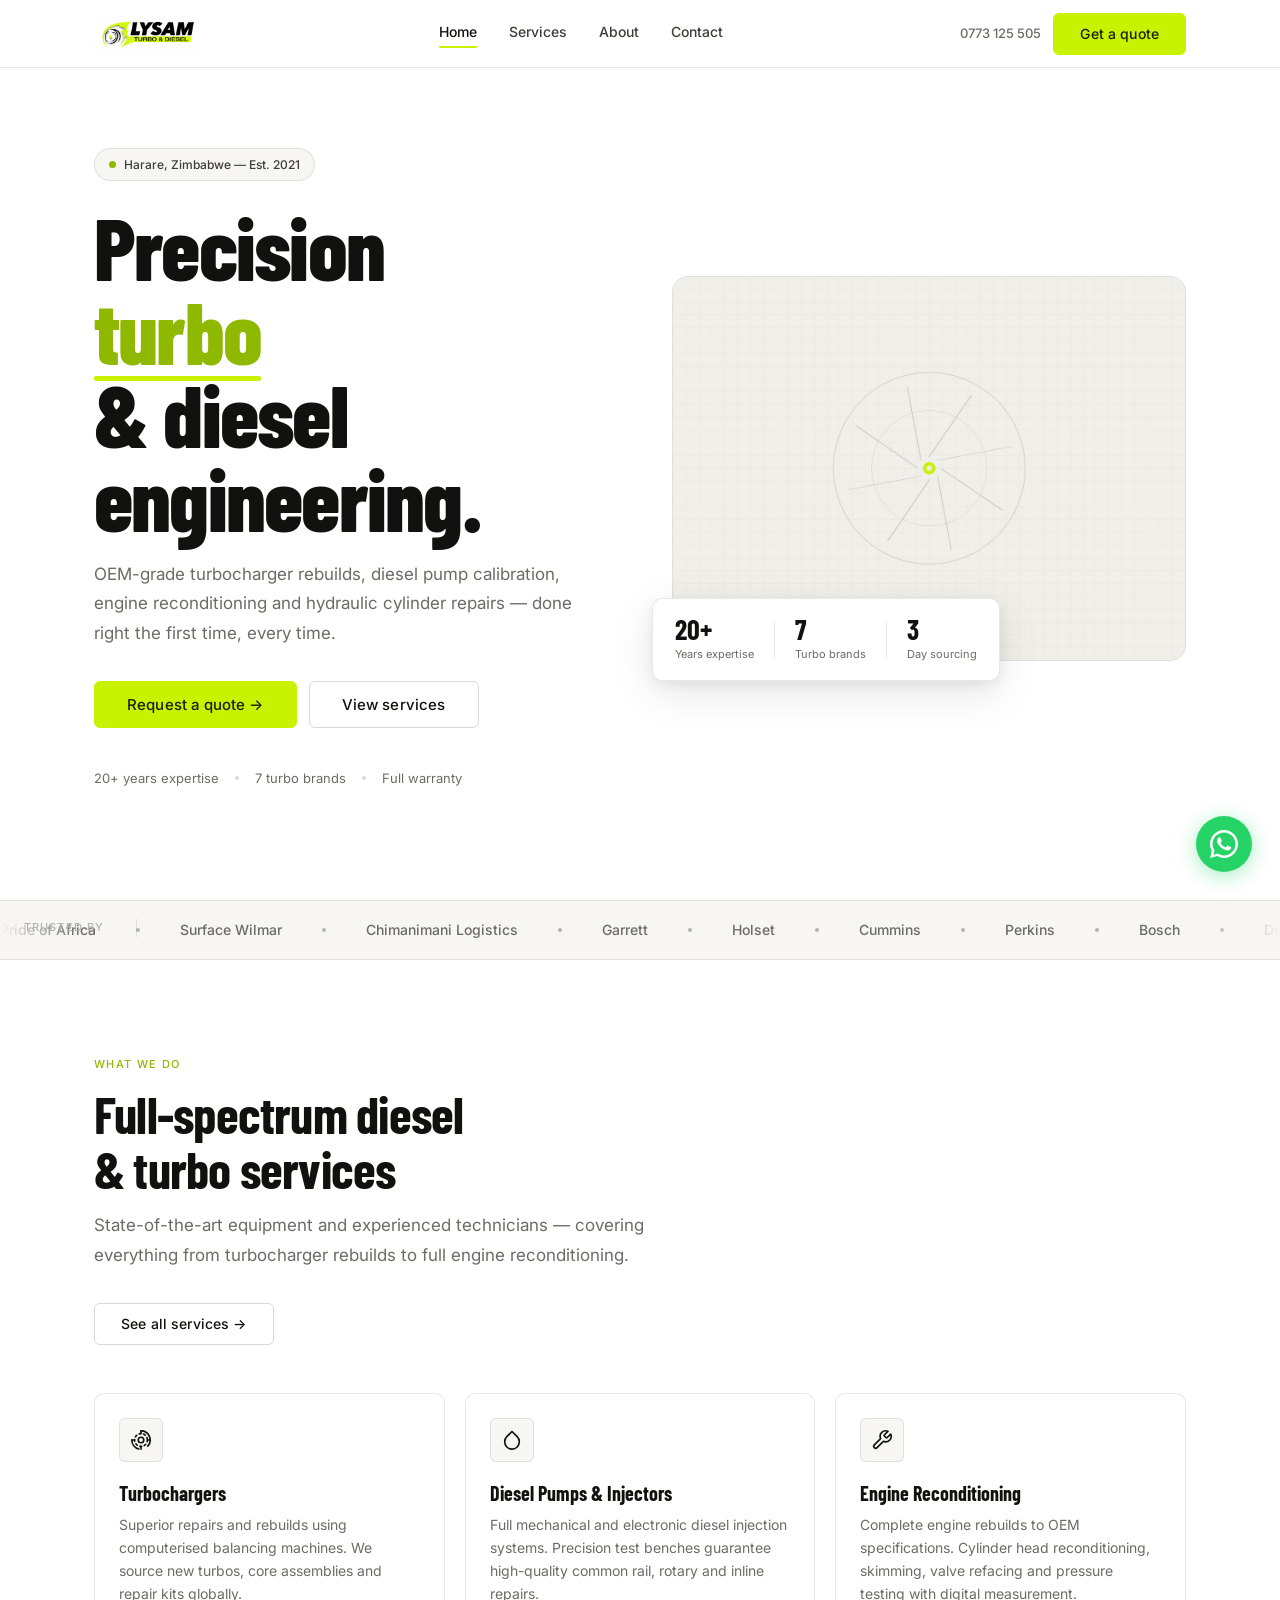
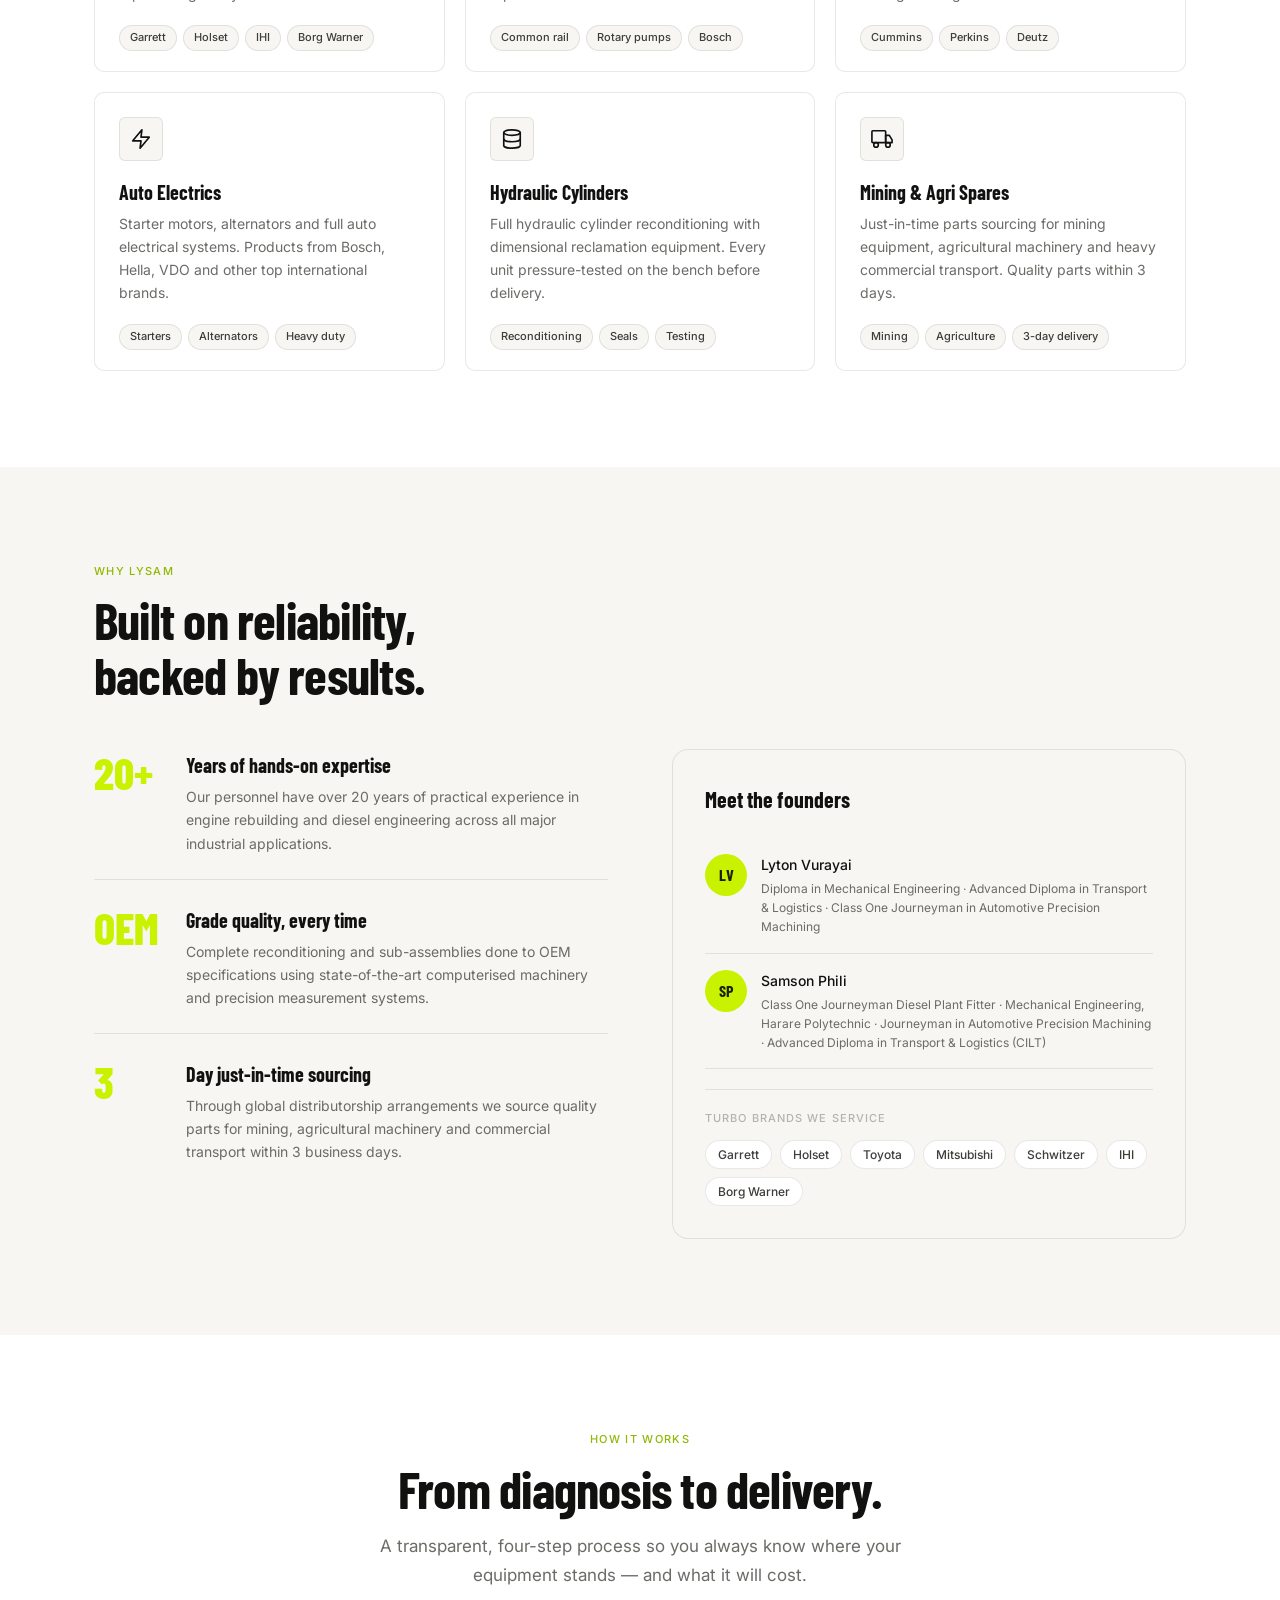
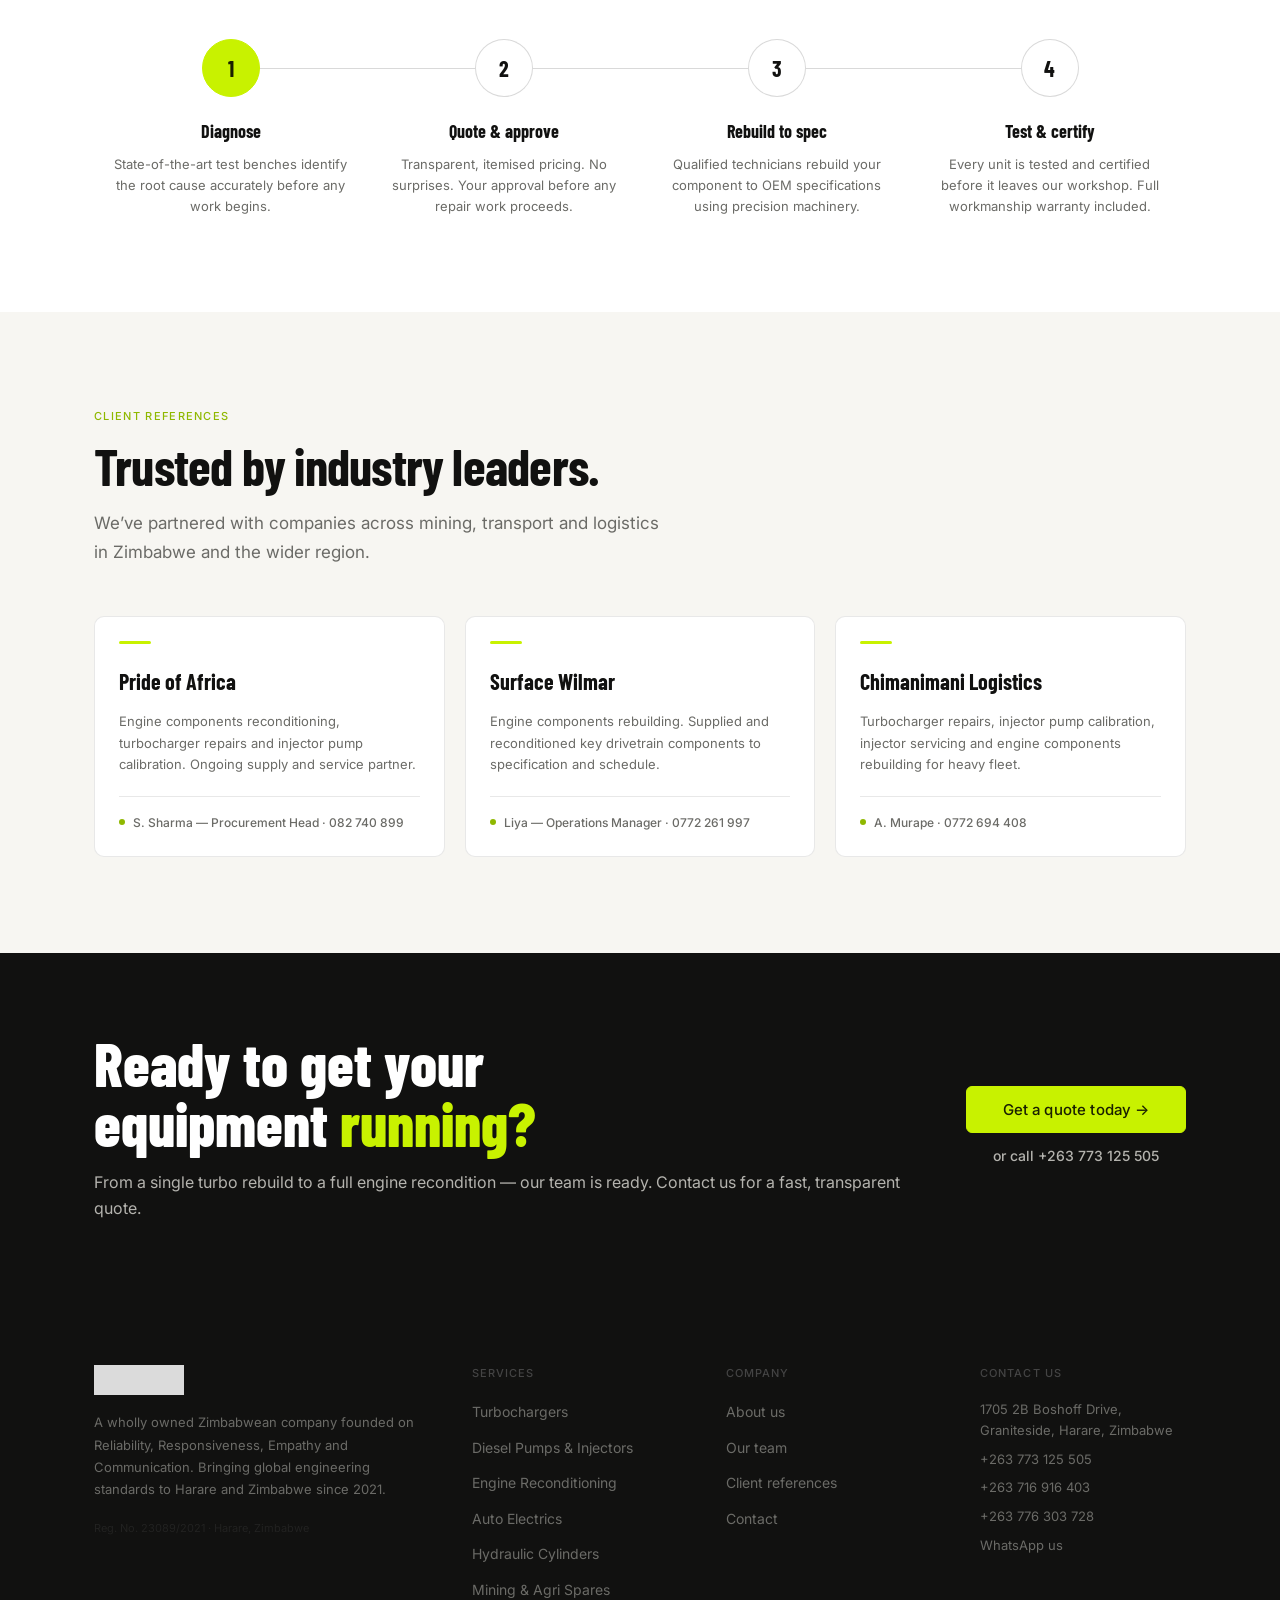
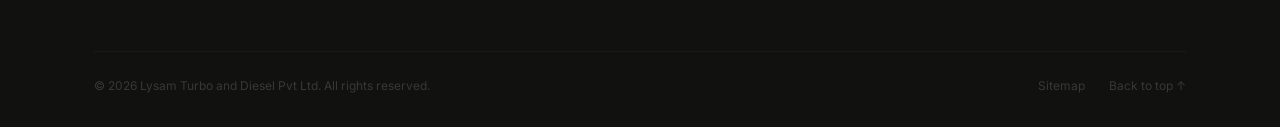
==== index.html @ b8591363 "Add files via upload" ====
<!DOCTYPE html>
<html lang="en">
<head>
<meta charset="UTF-8">
<meta name="viewport" content="width=device-width, initial-scale=1.0">
<meta name="robots" content="index, follow">
<title>Turbocharger Repairs Harare | Lysam Turbo & Diesel Zimbabwe</title>
<meta name="description" content="OEM-grade turbocharger rebuilds, diesel pump calibration, engine reconditioning & hydraulic cylinders in Harare, Zimbabwe. Call 0773 125 505.">
<meta name="keywords" content="turbocharger repair Harare, diesel pump Harare, engine reconditioning Zimbabwe, hydraulic cylinders Harare, turbo rebuild Zimbabwe, diesel injectors Harare, Lysam Turbo">
<meta name="theme-color" content="#111110">
<link rel="canonical" href="https://lysamturbo.co.zw/index.html">
<meta property="og:type"         content="website">
<meta property="og:site_name"    content="Lysam Turbo &amp; Diesel">
<meta property="og:locale"       content="en_ZW">
<meta property="og:title"        content="Turbocharger Repairs Harare | Lysam Turbo & Diesel Zimbabwe">
<meta property="og:description"  content="OEM-grade turbocharger rebuilds, diesel pump calibration, engine reconditioning & hydraulic cylinders in Harare, Zimbabwe. Call 0773 125 505.">
<meta property="og:url"          content="https://lysamturbo.co.zw/index.html">
<meta property="og:image"        content="https://lysamturbo.co.zw/images/og-image.jpg">
<meta property="og:image:width"  content="1200">
<meta property="og:image:height" content="630">
<meta name="twitter:card"        content="summary_large_image">
<meta name="twitter:title"       content="Turbocharger Repairs Harare | Lysam Turbo & Diesel Zimbabwe">
<meta name="twitter:description" content="OEM-grade turbocharger rebuilds, diesel pump calibration, engine reconditioning & hydraulic cylinders in Harare, Zimbabwe. Call 0773 125 505.">
<meta name="twitter:image"       content="https://lysamturbo.co.zw/images/og-image.jpg">
<meta name="geo.region"          content="ZW-HA">
<meta name="geo.placename"       content="Harare, Zimbabwe">
<meta name="geo.position"        content="-17.8252;31.0335">
<meta name="ICBM"                content="-17.8252, 31.0335">
<link rel="preload" as="image" href="images/hero-workshop.jpg" fetchpriority="high">
<link rel="icon"             type="image/x-icon" href="favicon.ico">
<link rel="icon"             type="image/png" sizes="32x32" href="favicon-32.png">
<link rel="icon"             type="image/png" sizes="16x16" href="favicon-16.png">
<link rel="apple-touch-icon" sizes="180x180"  href="apple-touch-icon.png">
<link rel="preconnect" href="https://fonts.googleapis.com">
<link rel="preconnect" href="https://fonts.gstatic.com" crossorigin>
<link href="https://fonts.googleapis.com/css2?family=Barlow+Condensed:wght@700;800&family=Inter:wght@400;500&display=swap" rel="stylesheet">
<link rel="stylesheet" href="css/main.css">
<script type="application/ld+json">{
  "@context": "https://schema.org",
  "@type": "AutoRepair",
  "name": "Lysam Turbo and Diesel Pvt Ltd",
  "url": "https://lysamturbo.co.zw",
  "logo": "https://lysamturbo.co.zw/images/logo.png",
  "image": "https://lysamturbo.co.zw/images/og-image.jpg",
  "description": "OEM-grade turbocharger repairs, diesel pump calibration, engine reconditioning and hydraulic cylinder services in Harare, Zimbabwe.",
  "telephone": ["+263773125505", "+263716916403", "+263776303728"],
  "address": {
    "@type": "PostalAddress",
    "streetAddress": "1705 2B Boshoff Drive, Graniteside",
    "addressLocality": "Harare",
    "addressCountry": "ZW"
  },
  "geo": {
    "@type": "GeoCoordinates",
    "latitude": -17.8252,
    "longitude": 31.0335
  },
  "areaServed": ["Harare","Bulawayo","Zimbabwe"],
  "priceRange": "$$",
  "hasMap": "https://maps.google.com/?q=1705+2B+Boshoff+Drive+Graniteside+Harare",
  "openingHoursSpecification": [{
    "@type": "OpeningHoursSpecification",
    "dayOfWeek": ["Monday","Tuesday","Wednesday","Thursday","Friday"],
    "opens": "08:00",
    "closes": "17:00"
  },{
    "@type": "OpeningHoursSpecification",
    "dayOfWeek": ["Saturday"],
    "opens": "08:00",
    "closes": "13:00"
  }],
  "founder": [
    {"@type":"Person","name":"Lyton Vurayai"},
    {"@type":"Person","name":"Samson Phili"}
  ],
  "foundingDate": "2021",
  "sameAs": ["https://wa.me/263773125505"]
}</script>
</head>
<body>
<a href="#main-content" class="skip-link">Skip to main content</a>

<header class="site-nav" id="site-nav" role="banner">
  <div class="nav-inner">
    <a class="nav-logo" href="index.html" aria-label="Lysam Turbo &amp; Diesel — home">
      <img src="[data-uri]" alt="Lysam Turbo and Diesel logo" width="160" height="54">
    </a>
    <nav class="nav-links" aria-label="Main navigation">
      <a href="index.html" aria-current="page">Home</a>
      <a href="services.html">Services</a>
      <a href="about.html">About</a>
      <a href="contact.html">Contact</a>
    </nav>
    <div class="nav-actions">
      <a class="nav-phone" href="tel:+263773125505">0773 125 505</a>
      <a class="btn btn-primary" href="contact.html">Get a quote</a>
    </div>
    <button class="nav-toggle" id="nav-toggle"
            aria-controls="mobile-nav" aria-expanded="false"
            aria-label="Open navigation menu">
      <div class="hamburger-bars" aria-hidden="true">
        <span></span><span></span><span></span>
      </div>
    </button>
  </div>
</header>

<nav class="mobile-nav" id="mobile-nav" aria-label="Mobile navigation">
  <div class="mobile-nav-links">
    <a href="index.html">Home</a>
    <a href="services.html">Services</a>
    <a href="about.html">About us</a>
    <a href="contact.html">Contact</a>
  </div>
  <div class="mobile-nav-cta">
    <a class="btn btn-primary" href="contact.html" style="justify-content:center">Get a quote &rarr;</a>
    <a class="btn btn-outline" href="tel:+263773125505">Call 0773 125 505</a>
  </div>
</nav>

<main id="main-content">

  <!-- ═══ HERO ═══ -->
  <section class="hero" aria-label="Hero">
    <div class="container">
      <div class="hero-body">
        <div class="hero-content">
          <div class="hero-badge">
            <span class="hero-badge-dot" aria-hidden="true"></span>
            Harare, Zimbabwe &mdash; Est. 2021
          </div>
          <h1 class="text-h1 hero-h1">
            Precision<br>
            <span class="accent-underline">turbo</span><br>
            &amp; diesel<br>
            engineering.
          </h1>
          <p class="hero-sub">
            OEM-grade turbocharger rebuilds, diesel pump calibration,
            engine reconditioning and hydraulic cylinder repairs &mdash;
            done right the first time, every time.
          </p>
          <div class="hero-actions">
            <a class="btn btn-primary btn-lg" href="contact.html">Request a quote &rarr;</a>
            <a class="btn btn-outline btn-lg" href="services.html">View services</a>
          </div>
          <div class="hero-meta" aria-label="Key facts">
            <span class="hero-meta-item">20+ years expertise</span>
            <span class="hero-meta-sep" aria-hidden="true"></span>
            <span class="hero-meta-item">7 turbo brands</span>
            <span class="hero-meta-sep" aria-hidden="true"></span>
            <span class="hero-meta-item">Full warranty</span>
          </div>
        </div>

        <div class="hero-visual" aria-hidden="true">
                    <div class="hero-img-frame">
            <img
              src="images/hero-workshop.jpg"
              alt="Lysam Turbo and Diesel workshop — turbocharger and diesel engine engineering in Harare, Zimbabwe"
              width="800" height="600"
              style="width:100%;height:100%;object-fit:cover">
          </div>
          <div class="hero-stats" role="region" aria-label="Quick stats">
            <div class="hero-stat">
              <div class="hero-stat-val" data-count="20" data-suffix="+">20+</div>
              <div class="hero-stat-lbl">Years expertise</div>
            </div>
            <div class="hero-stat-div" aria-hidden="true"></div>
            <div class="hero-stat">
              <div class="hero-stat-val" data-count="7">7</div>
              <div class="hero-stat-lbl">Turbo brands</div>
            </div>
            <div class="hero-stat-div" aria-hidden="true"></div>
            <div class="hero-stat">
              <div class="hero-stat-val" data-count="3">3</div>
              <div class="hero-stat-lbl">Day sourcing</div>
            </div>
          </div>
        </div>

      </div>
    </div>
  </section>

  <!-- ═══ CLIENTS MARQUEE ═══ -->
  <div class="marquee-strip" aria-label="Trusted by these companies" role="region">
    <span class="marquee-label">Trusted by</span>
    <div class="marquee-track" aria-hidden="true">
      <span class="marquee-item">Pride of Africa</span><span class="marquee-dot"></span>
      <span class="marquee-item">Surface Wilmar</span><span class="marquee-dot"></span>
      <span class="marquee-item">Chimanimani Logistics</span><span class="marquee-dot"></span>
      <span class="marquee-item">Garrett</span><span class="marquee-dot"></span>
      <span class="marquee-item">Holset</span><span class="marquee-dot"></span>
      <span class="marquee-item">Cummins</span><span class="marquee-dot"></span>
      <span class="marquee-item">Perkins</span><span class="marquee-dot"></span>
      <span class="marquee-item">Bosch</span><span class="marquee-dot"></span>
      <span class="marquee-item">Deutz</span><span class="marquee-dot"></span>
      <!-- duplicate for seamless loop -->
      <span class="marquee-item">Pride of Africa</span><span class="marquee-dot"></span>
      <span class="marquee-item">Surface Wilmar</span><span class="marquee-dot"></span>
      <span class="marquee-item">Chimanimani Logistics</span><span class="marquee-dot"></span>
      <span class="marquee-item">Garrett</span><span class="marquee-dot"></span>
      <span class="marquee-item">Holset</span><span class="marquee-dot"></span>
      <span class="marquee-item">Cummins</span><span class="marquee-dot"></span>
      <span class="marquee-item">Perkins</span><span class="marquee-dot"></span>
      <span class="marquee-item">Bosch</span><span class="marquee-dot"></span>
      <span class="marquee-item">Deutz</span><span class="marquee-dot"></span>
    </div>
  </div>

  <!-- ═══ SERVICES PREVIEW ═══ -->
  <section class="section" id="services" aria-labelledby="services-heading">
    <div class="container">
      <div class="section-header reveal">
        <span class="text-eyebrow">What we do</span>
        <h2 class="text-h2" id="services-heading">Full-spectrum diesel<br>&amp; turbo services</h2>
        <p class="text-lead">State-of-the-art equipment and experienced technicians &mdash;
        covering everything from turbocharger rebuilds to full engine reconditioning.</p>
        <a class="btn btn-outline" href="services.html">See all services &rarr;</a>
      </div>

      <div class="services-grid">
        <a class="service-card reveal reveal-d1" href="services.html" aria-label="Turbochargers service page">
          <div class="service-icon" aria-hidden="true"><svg class="icon" viewBox="0 0 24 24" fill="none" stroke="currentColor" stroke-width="1.8" stroke-linecap="round" stroke-linejoin="round" aria-hidden="true"><circle cx="12" cy="12" r="3"/><path d="M12 2a10 10 0 0 1 7.39 16.74"/><path d="M9.6 21.8A10 10 0 0 1 2 12"/><path d="M12 2v3m0 14v3M2 12h3m14 0h3"/><circle cx="12" cy="12" r="7" stroke-dasharray="2 3"/></svg></div>
          <h3 class="service-name">Turbochargers</h3>
          <p class="service-desc">Superior repairs and rebuilds using computerised balancing machines. We source new turbos, core assemblies and repair kits globally.</p>
          <div class="service-tags" aria-label="Brands serviced">
            <span class="service-tag">Garrett</span>
            <span class="service-tag">Holset</span>
            <span class="service-tag">IHI</span>
            <span class="service-tag">Borg Warner</span>
          </div>
        </a>
        <a class="service-card reveal reveal-d2" href="services.html" aria-label="Diesel pumps and injectors service page">
          <div class="service-icon" aria-hidden="true"><svg class="icon" viewBox="0 0 24 24" fill="none" stroke="currentColor" stroke-width="1.8" stroke-linecap="round" stroke-linejoin="round" aria-hidden="true"><path d="M12 2.69l5.66 5.66a8 8 0 1 1-11.31 0z"/></svg></div>
          <h3 class="service-name">Diesel Pumps &amp; Injectors</h3>
          <p class="service-desc">Full mechanical and electronic diesel injection systems. Precision test benches guarantee high-quality common rail, rotary and inline repairs.</p>
          <div class="service-tags">
            <span class="service-tag">Common rail</span>
            <span class="service-tag">Rotary pumps</span>
            <span class="service-tag">Bosch</span>
          </div>
        </a>
        <a class="service-card reveal reveal-d3" href="services.html" aria-label="Engine reconditioning service page">
          <div class="service-icon" aria-hidden="true"><svg class="icon" viewBox="0 0 24 24" fill="none" stroke="currentColor" stroke-width="1.8" stroke-linecap="round" stroke-linejoin="round" aria-hidden="true"><path d="M14.7 6.3a1 1 0 0 0 0 1.4l1.6 1.6a1 1 0 0 0 1.4 0l3.77-3.77a6 6 0 0 1-7.94 7.94l-6.91 6.91a2.12 2.12 0 0 1-3-3l6.91-6.91a6 6 0 0 1 7.94-7.94l-3.76 3.76z"/></svg></div>
          <h3 class="service-name">Engine Reconditioning</h3>
          <p class="service-desc">Complete engine rebuilds to OEM specifications. Cylinder head reconditioning, skimming, valve refacing and pressure testing with digital measurement.</p>
          <div class="service-tags">
            <span class="service-tag">Cummins</span>
            <span class="service-tag">Perkins</span>
            <span class="service-tag">Deutz</span>
          </div>
        </a>
        <a class="service-card reveal reveal-d1" href="services.html" aria-label="Auto electrics service page">
          <div class="service-icon" aria-hidden="true"><svg class="icon" viewBox="0 0 24 24" fill="none" stroke="currentColor" stroke-width="1.8" stroke-linecap="round" stroke-linejoin="round" aria-hidden="true"><polygon points="13 2 3 14 12 14 11 22 21 10 12 10 13 2"/></svg></div>
          <h3 class="service-name">Auto Electrics</h3>
          <p class="service-desc">Starter motors, alternators and full auto electrical systems. Products from Bosch, Hella, VDO and other top international brands.</p>
          <div class="service-tags">
            <span class="service-tag">Starters</span>
            <span class="service-tag">Alternators</span>
            <span class="service-tag">Heavy duty</span>
          </div>
        </a>
        <a class="service-card reveal reveal-d2" href="services.html" aria-label="Hydraulic cylinders service page">
          <div class="service-icon" aria-hidden="true"><svg class="icon" viewBox="0 0 24 24" fill="none" stroke="currentColor" stroke-width="1.8" stroke-linecap="round" stroke-linejoin="round" aria-hidden="true"><ellipse cx="12" cy="5" rx="9" ry="3"/><path d="M3 5v14a9 3 0 0 0 18 0V5"/><path d="M3 12a9 3 0 0 0 18 0"/></svg></div>
          <h3 class="service-name">Hydraulic Cylinders</h3>
          <p class="service-desc">Full hydraulic cylinder reconditioning with dimensional reclamation equipment. Every unit pressure-tested on the bench before delivery.</p>
          <div class="service-tags">
            <span class="service-tag">Reconditioning</span>
            <span class="service-tag">Seals</span>
            <span class="service-tag">Testing</span>
          </div>
        </a>
        <a class="service-card reveal reveal-d3" href="services.html" aria-label="Mining and agri spares service page">
          <div class="service-icon" aria-hidden="true"><svg class="icon" viewBox="0 0 24 24" fill="none" stroke="currentColor" stroke-width="1.8" stroke-linecap="round" stroke-linejoin="round" aria-hidden="true"><rect x="1" y="3" width="15" height="13" rx="1"/><path d="M16 8h4l3 5v3h-7V8z"/><circle cx="5.5" cy="18.5" r="2.5"/><circle cx="18.5" cy="18.5" r="2.5"/></svg></div>
          <h3 class="service-name">Mining &amp; Agri Spares</h3>
          <p class="service-desc">Just-in-time parts sourcing for mining equipment, agricultural machinery and heavy commercial transport. Quality parts within 3 days.</p>
          <div class="service-tags">
            <span class="service-tag">Mining</span>
            <span class="service-tag">Agriculture</span>
            <span class="service-tag">3-day delivery</span>
          </div>
        </a>
      </div>
    </div>
  </section>

  <!-- ═══ WHY LYSAM ═══ -->
  <section class="section section-alt" id="why-lysam" aria-labelledby="trust-heading">
    <div class="container">
      <div class="section-header reveal">
        <span class="text-eyebrow">Why Lysam</span>
        <h2 class="text-h2" id="trust-heading">Built on reliability,<br>backed by results.</h2>
      </div>
      <div class="trust-layout">
        <div class="trust-list">
          <div class="trust-item reveal">
            <div class="trust-num" aria-hidden="true">20+</div>
            <div>
              <h3 class="trust-title">Years of hands-on expertise</h3>
              <p class="trust-desc">Our personnel have over 20 years of practical experience in engine rebuilding and diesel engineering across all major industrial applications.</p>
            </div>
          </div>
          <div class="trust-item reveal reveal-d1">
            <div class="trust-num" aria-hidden="true">OEM</div>
            <div>
              <h3 class="trust-title">Grade quality, every time</h3>
              <p class="trust-desc">Complete reconditioning and sub-assemblies done to OEM specifications using state-of-the-art computerised machinery and precision measurement systems.</p>
            </div>
          </div>
          <div class="trust-item reveal reveal-d2">
            <div class="trust-num" aria-hidden="true">3</div>
            <div>
              <h3 class="trust-title">Day just-in-time sourcing</h3>
              <p class="trust-desc">Through global distributorship arrangements we source quality parts for mining, agricultural machinery and commercial transport within 3 business days.</p>
            </div>
          </div>
        </div>

        <div class="credentials-card reveal reveal-d1">
          <h3 class="credentials-title">Meet the founders</h3>
          <div class="person-row">
            <div class="person-avatar" aria-hidden="true">LV</div>
            <div>
              <p class="person-name">Lyton Vurayai</p>
              <p class="person-quals">Diploma in Mechanical Engineering &middot; Advanced Diploma in Transport &amp; Logistics &middot; Class One Journeyman in Automotive Precision Machining</p>
            </div>
          </div>
          <div class="person-row">
            <div class="person-avatar" aria-hidden="true">SP</div>
            <div>
              <p class="person-name">Samson Phili</p>
              <p class="person-quals">Class One Journeyman Diesel Plant Fitter &middot; Mechanical Engineering, Harare Polytechnic &middot; Journeyman in Automotive Precision Machining &middot; Advanced Diploma in Transport &amp; Logistics (CILT)</p>
            </div>
          </div>
          <div class="brands-block">
            <p class="brands-lbl">Turbo brands we service</p>
            <div class="brands-tags" aria-label="Turbo brands">
              <span class="brand-tag">Garrett</span>
              <span class="brand-tag">Holset</span>
              <span class="brand-tag">Toyota</span>
              <span class="brand-tag">Mitsubishi</span>
              <span class="brand-tag">Schwitzer</span>
              <span class="brand-tag">IHI</span>
              <span class="brand-tag">Borg Warner</span>
            </div>
          </div>
        </div>
      </div>
    </div>
  </section>

  <!-- ═══ PROCESS ═══ -->
  <section class="section" aria-labelledby="process-heading">
    <div class="container">
      <div class="section-header section-header--centered reveal" style="text-align:center">
        <span class="text-eyebrow">How it works</span>
        <h2 class="text-h2" id="process-heading">From diagnosis to delivery.</h2>
        <p class="text-lead" style="margin:0 auto">A transparent, four-step process so you always know where your equipment stands &mdash; and what it will cost.</p>
      </div>
      <div class="process-grid">
        <div class="process-step reveal reveal-d1">
          <div class="step-num is-active default-active" aria-hidden="true">1</div>
          <h3 class="step-title">Diagnose</h3>
          <p class="step-desc">State-of-the-art test benches identify the root cause accurately before any work begins.</p>
        </div>
        <div class="process-step reveal reveal-d2">
          <div class="step-num" aria-hidden="true">2</div>
          <h3 class="step-title">Quote &amp; approve</h3>
          <p class="step-desc">Transparent, itemised pricing. No surprises. Your approval before any repair work proceeds.</p>
        </div>
        <div class="process-step reveal reveal-d3">
          <div class="step-num" aria-hidden="true">3</div>
          <h3 class="step-title">Rebuild to spec</h3>
          <p class="step-desc">Qualified technicians rebuild your component to OEM specifications using precision machinery.</p>
        </div>
        <div class="process-step reveal reveal-d4">
          <div class="step-num" aria-hidden="true">4</div>
          <h3 class="step-title">Test &amp; certify</h3>
          <p class="step-desc">Every unit is tested and certified before it leaves our workshop. Full workmanship warranty included.</p>
        </div>
      </div>
    </div>
  </section>

  <!-- ═══ CLIENT REFERENCES ═══ -->
  <section class="section section-alt" aria-labelledby="refs-heading">
    <div class="container">
      <div class="section-header reveal">
        <span class="text-eyebrow">Client references</span>
        <h2 class="text-h2" id="refs-heading">Trusted by industry leaders.</h2>
        <p class="text-lead">We&rsquo;ve partnered with companies across mining, transport and logistics in Zimbabwe and the wider region.</p>
      </div>
      <div class="refs-grid">
        <article class="ref-card reveal reveal-d1">
          <div class="ref-lime" aria-hidden="true"></div>
          <h3 class="ref-company">Pride of Africa</h3>
          <p class="ref-scope">Engine components reconditioning, turbocharger repairs and injector pump calibration. Ongoing supply and service partner.</p>
          <div class="ref-contact">
            <span class="ref-dot" aria-hidden="true"></span>
            S. Sharma &mdash; Procurement Head &middot; 082 740 899
          </div>
        </article>
        <article class="ref-card reveal reveal-d2">
          <div class="ref-lime" aria-hidden="true"></div>
          <h3 class="ref-company">Surface Wilmar</h3>
          <p class="ref-scope">Engine components rebuilding. Supplied and reconditioned key drivetrain components to specification and schedule.</p>
          <div class="ref-contact">
            <span class="ref-dot" aria-hidden="true"></span>
            Liya &mdash; Operations Manager &middot; 0772 261 997
          </div>
        </article>
        <article class="ref-card reveal reveal-d3">
          <div class="ref-lime" aria-hidden="true"></div>
          <h3 class="ref-company">Chimanimani Logistics</h3>
          <p class="ref-scope">Turbocharger repairs, injector pump calibration, injector servicing and engine components rebuilding for heavy fleet.</p>
          <div class="ref-contact">
            <span class="ref-dot" aria-hidden="true"></span>
            A. Murape &middot; 0772 694 408
          </div>
        </article>
      </div>
    </div>
  </section>

  <!-- ═══ CTA BAND ═══ -->
  <section class="cta-band" aria-label="Get a quote">
    <div class="container">
      <div class="cta-band-inner">
        <div class="reveal">
          <h2 class="cta-h2">Ready to get your<br>equipment <span>running?</span></h2>
          <p class="cta-sub">From a single turbo rebuild to a full engine recondition &mdash; our team is ready. Contact us for a fast, transparent quote.</p>
        </div>
        <div class="cta-aside reveal reveal-d1">
          <a class="btn btn-primary btn-lg" href="contact.html">Get a quote today &rarr;</a>
          <a class="cta-tel" href="tel:+263773125505">or call +263 773 125 505</a>
        </div>
      </div>
    </div>
  </section>

</main>

<footer class="site-footer" role="contentinfo">
  <div class="container">
    <div class="footer-grid">
      <div>
        <img src="[data-uri]" alt="Lysam Turbo and Diesel" class="footer-brand-logo"
             width="140" height="47" loading="lazy">
        <p class="footer-brand-desc">A wholly owned Zimbabwean company founded on Reliability,
        Responsiveness, Empathy and Communication. Bringing global engineering standards to
        Harare and Zimbabwe since 2021.</p>
        <p class="footer-reg">Reg. No. 23089/2021 &middot; Harare, Zimbabwe</p>
      </div>
      <div>
        <p class="footer-col-heading">Services</p>
        <ul class="footer-nav-list" role="list">
          <li><a href="services.html">Turbochargers</a></li>
          <li><a href="services.html">Diesel Pumps &amp; Injectors</a></li>
          <li><a href="services.html">Engine Reconditioning</a></li>
          <li><a href="services.html">Auto Electrics</a></li>
          <li><a href="services.html">Hydraulic Cylinders</a></li>
          <li><a href="services.html">Mining &amp; Agri Spares</a></li>
        </ul>
      </div>
      <div>
        <p class="footer-col-heading">Company</p>
        <ul class="footer-nav-list" role="list">
          <li><a href="about.html">About us</a></li>
          <li><a href="about.html">Our team</a></li>
          <li><a href="about.html">Client references</a></li>
          <li><a href="contact.html">Contact</a></li>
        </ul>
      </div>
      <div>
        <p class="footer-col-heading">Contact us</p>
        <p class="footer-contact-entry">1705 2B Boshoff Drive,<br>Graniteside, Harare, Zimbabwe</p>
        <p class="footer-contact-entry"><a href="tel:+263773125505">+263 773 125 505</a></p>
        <p class="footer-contact-entry"><a href="tel:+263716916403">+263 716 916 403</a></p>
        <p class="footer-contact-entry"><a href="tel:+263776303728">+263 776 303 728</a></p>
        <p class="footer-contact-entry"><a href="https://wa.me/263773125505" target="_blank" rel="noopener noreferrer">WhatsApp us</a></p>
      </div>
    </div>
    <div class="footer-bottom">
      <p class="footer-copy">&copy; 2026 Lysam Turbo and Diesel Pvt Ltd. All rights reserved.</p>
      <div class="footer-bottom-links">
        <a href="sitemap.xml">Sitemap</a>
        <a href="#main-content">Back to top &uarr;</a>
      </div>
    </div>
  </div>
</footer>

<a class="wa-float"
   href="https://wa.me/263773125505?text=Hi%2C%20I%27d%20like%20to%20request%20a%20quote%20from%20Lysam%20Turbo%20%26%20Diesel."
   target="_blank" rel="noopener noreferrer"
   aria-label="Chat with us on WhatsApp">
  <svg viewBox="0 0 24 24" fill="white" xmlns="http://www.w3.org/2000/svg" aria-hidden="true">
    <path d="M17.472 14.382c-.297-.149-1.758-.867-2.03-.967-.273-.099-.471-.148-.67.15-.197.297-.767.966-.94 1.164-.173.199-.347.223-.644.075-.297-.15-1.255-.463-2.39-1.475-.883-.788-1.48-1.761-1.653-2.059-.173-.297-.018-.458.13-.606.134-.133.298-.347.446-.52.149-.174.198-.298.298-.497.099-.198.05-.371-.025-.52-.075-.149-.669-1.612-.916-2.207-.242-.579-.487-.5-.669-.51-.173-.008-.371-.01-.57-.01-.198 0-.52.074-.792.372-.272.297-1.04 1.016-1.04 2.479 0 1.462 1.065 2.875 1.213 3.074.149.198 2.096 3.2 5.077 4.487.709.306 1.262.489 1.694.625.712.227 1.36.195 1.871.118.571-.085 1.758-.719 2.006-1.413.248-.694.248-1.289.173-1.413-.074-.124-.272-.198-.57-.347z"/>
    <path d="M12 0C5.373 0 0 5.373 0 12c0 2.123.556 4.116 1.528 5.845L.057 24l6.305-1.654A11.954 11.954 0 0012 24c6.627 0 12-5.373 12-12S18.627 0 12 0zm0 21.818a9.8 9.8 0 01-5.028-1.383l-.36-.214-3.742.981.997-3.648-.235-.374A9.77 9.77 0 012.182 12c0-5.42 4.398-9.818 9.818-9.818 5.42 0 9.818 4.398 9.818 9.818 0 5.42-4.398 9.818-9.818 9.818z"/>
  </svg>
</a>
<script src="js/main.js" defer></script>
</body>
</html>
---- css/main.css ----
/* ==========================================================================
   LYSAM TURBO & DIESEL — Main Stylesheet
   Version: 2.0 Production
   ========================================================================== */

/* --------------------------------------------------------------------------
   1. DESIGN TOKENS
   -------------------------------------------------------------------------- */
:root {
  /* Brand colours */
  --lime:        #C8F200;
  --lime-dark:   #8FB800;
  --lime-text:   #1a2000;
  --lime-glow:   rgba(200,242,0,0.25);

  /* Neutrals */
  --black:       #111110;
  --charcoal:    #222221;
  --gray-700:    #3d3d3a;
  --gray-500:    #6b6b67;
  --gray-300:    #b4b3ae;
  --gray-100:    #f0efe9;
  --gray-50:     #f7f6f2;
  --white:       #ffffff;

  /* Semantic surfaces */
  --surface-1:   var(--white);
  --surface-2:   var(--gray-50);
  --surface-dark: var(--black);

  /* Borders */
  --border:        rgba(0,0,0,0.09);
  --border-strong: rgba(0,0,0,0.15);

  /* Radii */
  --r-sm:  6px;
  --r-md: 10px;
  --r-lg: 16px;
  --r-xl: 24px;

  /* Shadows */
  --shadow-sm: 0 1px 3px rgba(0,0,0,0.08), 0 1px 2px rgba(0,0,0,0.05);
  --shadow-md: 0 4px 16px rgba(0,0,0,0.08), 0 2px 6px rgba(0,0,0,0.04);
  --shadow-lg: 0 12px 40px rgba(0,0,0,0.10), 0 4px 12px rgba(0,0,0,0.06);

  /* Typography */
  --font-display: 'Barlow Condensed', system-ui, sans-serif;
  --font-body:    'Inter', system-ui, -apple-system, sans-serif;
  --font-mono:    'Courier New', monospace;

  /* Spacing scale */
  --sp-1:  4px;
  --sp-2:  8px;
  --sp-3: 12px;
  --sp-4: 16px;
  --sp-5: 20px;
  --sp-6: 24px;
  --sp-8: 32px;
  --sp-10: 40px;
  --sp-12: 48px;
  --sp-16: 64px;
  --sp-20: 80px;
  --sp-24: 96px;

  /* Transitions */
  --t-fast: 150ms ease;
  --t-base: 220ms ease;
  --t-slow: 400ms ease;

  /* Nav height */
  --nav-h: 68px;
}

/* --------------------------------------------------------------------------
   2. RESET & BASE
   -------------------------------------------------------------------------- */
*, *::before, *::after { box-sizing: border-box; margin: 0; padding: 0; }

html {
  font-size: 16px;
  scroll-behavior: smooth;
  scroll-padding-top: var(--nav-h);
  -webkit-text-size-adjust: 100%;
}

body {
  font-family: var(--font-body);
  background: var(--white);
  color: var(--black);
  line-height: 1.6;
  -webkit-font-smoothing: antialiased;
  -moz-osx-font-smoothing: grayscale;
  overflow-x: hidden;
}

img, svg, video { display: block; max-width: 100%; }
a { color: inherit; }
button { font-family: inherit; cursor: pointer; }
ul, ol { list-style: none; }

/* Skip link */
.skip-link {
  position: absolute;
  top: -100%;
  left: var(--sp-6);
  background: var(--lime);
  color: var(--lime-text);
  padding: var(--sp-2) var(--sp-4);
  border-radius: 0 0 var(--r-sm) var(--r-sm);
  font-weight: 600;
  font-size: 14px;
  z-index: 9999;
  text-decoration: none;
  transition: top var(--t-fast);
}
.skip-link:focus { top: 0; }

/* Focus ring */
:focus-visible {
  outline: 2px solid var(--lime-dark);
  outline-offset: 3px;
  border-radius: var(--r-sm);
}

/* --------------------------------------------------------------------------
   3. TYPOGRAPHY SCALE
   -------------------------------------------------------------------------- */
.text-eyebrow {
  font-family: var(--font-body);
  font-size: 11px;
  font-weight: 500;
  letter-spacing: 0.12em;
  text-transform: uppercase;
  color: var(--lime-dark);
  display: block;
  margin-bottom: var(--sp-3);
}

.text-h1 {
  font-family: var(--font-display);
  font-size: clamp(52px, 7vw, 88px);
  font-weight: 800;
  line-height: 0.95;
  letter-spacing: -0.02em;
  color: var(--black);
}

.text-h2 {
  font-family: var(--font-display);
  font-size: clamp(32px, 4.5vw, 52px);
  font-weight: 700;
  line-height: 1.05;
  letter-spacing: -0.015em;
  color: var(--black);
  margin-bottom: var(--sp-4);
}

.text-h3 {
  font-family: var(--font-display);
  font-size: clamp(22px, 2.5vw, 28px);
  font-weight: 700;
  line-height: 1.15;
  color: var(--black);
}

.text-h4 {
  font-family: var(--font-display);
  font-size: 20px;
  font-weight: 700;
  line-height: 1.2;
  color: var(--black);
}

.text-lead {
  font-size: 17px;
  color: var(--gray-500);
  line-height: 1.75;
  max-width: 580px;
  margin-bottom: var(--sp-8);
}

.text-body {
  font-size: 15px;
  color: var(--gray-500);
  line-height: 1.7;
}

/* Accent highlight */
.accent-underline {
  color: var(--lime-dark);
  position: relative;
  display: inline;
}
.accent-underline::after {
  content: '';
  position: absolute;
  bottom: 2px;
  left: 0;
  right: 0;
  height: 5px;
  background: var(--lime);
  z-index: -1;
  border-radius: 2px;
}

/* --------------------------------------------------------------------------
   4. LAYOUT UTILITIES
   -------------------------------------------------------------------------- */
.container {
  max-width: 1140px;
  margin: 0 auto;
  padding: 0 var(--sp-6);
}

.section {
  padding: var(--sp-24) 0;
}

.section-sm {
  padding: var(--sp-16) 0;
}

.section-dark {
  background: var(--black);
  color: var(--white);
}

.section-alt {
  background: var(--gray-50);
}

.section-header {
  max-width: 640px;
  margin-bottom: var(--sp-12);
}

.section-header--centered {
  text-align: center;
  margin-left: auto;
  margin-right: auto;
}

/* --------------------------------------------------------------------------
   5. BUTTONS
   -------------------------------------------------------------------------- */
.btn {
  display: inline-flex;
  align-items: center;
  justify-content: center;
  gap: var(--sp-2);
  padding: 13px 26px;
  border-radius: var(--r-sm);
  font-family: var(--font-body);
  font-size: 14px;
  font-weight: 500;
  text-decoration: none;
  border: 1.5px solid transparent;
  white-space: nowrap;
  transition: background var(--t-base), color var(--t-base),
              box-shadow var(--t-base), transform var(--t-base),
              border-color var(--t-base);
  line-height: 1;
  letter-spacing: 0.01em;
  cursor: pointer;
}

.btn-lg {
  padding: 15px 32px;
  font-size: 15px;
}

.btn-primary {
  background: var(--lime);
  color: var(--lime-text);
  border-color: var(--lime);
}
.btn-primary:hover {
  background: #d4f520;
  border-color: #d4f520;
  transform: translateY(-1px);
  box-shadow: 0 6px 24px var(--lime-glow);
}
.btn-primary:active { transform: translateY(0); }

.btn-outline {
  background: transparent;
  color: var(--black);
  border-color: var(--border-strong);
}
.btn-outline:hover {
  background: var(--gray-50);
  border-color: var(--gray-300);
}

.btn-dark {
  background: var(--black);
  color: var(--lime);
  border-color: var(--black);
}
.btn-dark:hover {
  background: var(--charcoal);
  border-color: var(--charcoal);
  transform: translateY(-1px);
}

.btn-ghost {
  background: transparent;
  color: var(--white);
  border-color: rgba(255,255,255,0.25);
}
.btn-ghost:hover {
  background: rgba(255,255,255,0.08);
  border-color: rgba(255,255,255,0.4);
}

/* --------------------------------------------------------------------------
   6. NAV
   -------------------------------------------------------------------------- */
.site-nav {
  position: fixed;
  top: 0; left: 0; right: 0;
  height: var(--nav-h);
  z-index: 200;
  background: rgba(255,255,255,0.94);
  backdrop-filter: blur(20px);
  -webkit-backdrop-filter: blur(20px);
  border-bottom: 1px solid var(--border);
  transition: box-shadow var(--t-base);
}
.site-nav.is-scrolled { box-shadow: var(--shadow-sm); }

.nav-inner {
  max-width: 1140px;
  margin: 0 auto;
  padding: 0 var(--sp-6);
  height: 100%;
  display: flex;
  align-items: center;
  justify-content: space-between;
  gap: var(--sp-6);
}

.nav-logo {
  flex-shrink: 0;
  display: flex;
  align-items: center;
  text-decoration: none;
}
.nav-logo img {
  height: 36px;
  width: auto;
}

.nav-links {
  display: flex;
  align-items: center;
  gap: var(--sp-8);
}
.nav-links a {
  font-size: 14px;
  font-weight: 500;
  color: var(--gray-700);
  text-decoration: none;
  transition: color var(--t-fast);
  position: relative;
  padding-bottom: 2px;
}
.nav-links a::after {
  content: '';
  position: absolute;
  bottom: -2px;
  left: 0;
  width: 0;
  height: 2px;
  background: var(--lime);
  border-radius: 1px;
  transition: width var(--t-base);
}
.nav-links a:hover { color: var(--black); }
.nav-links a:hover::after { width: 100%; }
.nav-links a[aria-current="page"] { color: var(--black); }
.nav-links a[aria-current="page"]::after { width: 100%; }

.nav-actions {
  display: flex;
  align-items: center;
  gap: var(--sp-3);
}
.nav-phone {
  font-size: 13px;
  font-weight: 500;
  color: var(--gray-500);
  text-decoration: none;
  transition: color var(--t-fast);
}
.nav-phone:hover { color: var(--black); }

/* Hamburger */
.nav-toggle {
  display: none;
  align-items: center;
  justify-content: center;
  width: 40px;
  height: 40px;
  background: none;
  border: none;
  border-radius: var(--r-sm);
  padding: 0;
  flex-shrink: 0;
}
.nav-toggle:hover { background: var(--gray-50); }
.hamburger-bars {
  display: flex;
  flex-direction: column;
  gap: 5px;
  pointer-events: none;
}
.hamburger-bars span {
  display: block;
  width: 22px;
  height: 2px;
  background: var(--black);
  border-radius: 2px;
  transition: transform var(--t-base), opacity var(--t-base), width var(--t-base);
  transform-origin: center;
}
.nav-toggle[aria-expanded="true"] .hamburger-bars span:nth-child(1) { transform: translateY(7px) rotate(45deg); }
.nav-toggle[aria-expanded="true"] .hamburger-bars span:nth-child(2) { opacity: 0; width: 0; }
.nav-toggle[aria-expanded="true"] .hamburger-bars span:nth-child(3) { transform: translateY(-7px) rotate(-45deg); }

/* Mobile drawer */
.mobile-nav {
  display: none;
  position: fixed;
  top: var(--nav-h);
  left: 0; right: 0;
  background: var(--white);
  border-bottom: 1px solid var(--border);
  box-shadow: var(--shadow-md);
  padding: var(--sp-4) var(--sp-6) var(--sp-6);
  z-index: 199;
}
.mobile-nav.is-open { display: block; }
.mobile-nav-links {
  display: flex;
  flex-direction: column;
}
.mobile-nav-links a {
  font-size: 16px;
  font-weight: 500;
  color: var(--black);
  text-decoration: none;
  padding: 14px 0;
  border-bottom: 1px solid var(--border);
  transition: color var(--t-fast);
  display: flex;
  align-items: center;
  justify-content: space-between;
}
.mobile-nav-links a:hover { color: var(--lime-dark); }
.mobile-nav-links a:last-of-type { border-bottom: none; }
.mobile-nav-cta {
  margin-top: var(--sp-4);
  display: flex;
  flex-direction: column;
  gap: var(--sp-3);
}

/* Breadcrumb */
.breadcrumb {
  padding: 14px 0;
  font-size: 13px;
  color: var(--gray-300);
  display: flex;
  align-items: center;
  gap: 8px;
  flex-wrap: wrap;
  border-bottom: 1px solid var(--border);
  margin-bottom: var(--sp-6);
}
.breadcrumb a {
  color: var(--gray-500);
  text-decoration: none;
  transition: color var(--t-fast);
}
.breadcrumb a:hover { color: var(--lime-dark); }
.breadcrumb-sep { color: var(--gray-300); font-size: 11px; }
.breadcrumb-current { color: var(--black); font-weight: 500; }

/* --------------------------------------------------------------------------
   7. HERO
   -------------------------------------------------------------------------- */
.hero {
  padding-top: var(--nav-h);
  min-height: 100svh;
  display: flex;
  flex-direction: column;
}
.hero-body {
  flex: 1;
  display: grid;
  grid-template-columns: 1fr 1fr;
  align-items: center;
  gap: var(--sp-16);
  padding: var(--sp-20) 0 var(--sp-16);
}

.hero-badge {
  display: inline-flex;
  align-items: center;
  gap: var(--sp-2);
  background: var(--gray-50);
  border: 1px solid var(--border);
  border-radius: 100px;
  padding: 6px 14px;
  font-size: 12px;
  font-weight: 500;
  color: var(--gray-700);
  margin-bottom: var(--sp-6);
}
.hero-badge-dot {
  width: 7px; height: 7px;
  border-radius: 50%;
  background: var(--lime-dark);
  flex-shrink: 0;
}

.hero-h1 { margin-bottom: var(--sp-5); }

.hero-sub {
  font-size: 17px;
  color: var(--gray-500);
  line-height: 1.75;
  max-width: 480px;
  margin-bottom: var(--sp-8);
}

.hero-actions {
  display: flex;
  align-items: center;
  gap: var(--sp-3);
  margin-bottom: var(--sp-10);
  flex-wrap: wrap;
}

.hero-meta {
  display: flex;
  align-items: center;
  gap: var(--sp-4);
  flex-wrap: wrap;
}
.hero-meta-item {
  display: flex;
  align-items: center;
  gap: var(--sp-2);
  font-size: 13px;
  color: var(--gray-500);
}
.hero-meta-sep {
  width: 4px; height: 4px;
  border-radius: 50%;
  background: var(--border-strong);
}

.hero-visual {
  position: relative;
}
.hero-img-frame {
  border-radius: var(--r-lg);
  overflow: hidden;
  aspect-ratio: 4 / 3;
  background: var(--gray-50);
  border: 1px solid var(--border);
  position: relative;
}
.hero-img-frame img {
  width: 100%; height: 100%;
  object-fit: cover;
}

/* Turbo SVG placeholder */
.hero-turbo-placeholder {
  width: 100%; height: 100%;
  display: flex;
  align-items: center;
  justify-content: center;
  background: linear-gradient(135deg, #f0efe9 0%, #e8e7e1 100%);
}
.hero-turbo-placeholder svg {
  width: 55%;
  max-width: 260px;
  opacity: 0.12;
}

.hero-stats {
  position: absolute;
  bottom: -20px;
  left: -20px;
  background: var(--white);
  border: 1px solid var(--border);
  border-radius: var(--r-md);
  padding: 16px 22px;
  box-shadow: var(--shadow-lg);
  display: flex;
  gap: var(--sp-5);
  align-items: center;
}
.hero-stat-val {
  font-family: var(--font-display);
  font-size: 28px;
  font-weight: 700;
  line-height: 1;
  color: var(--black);
  margin-bottom: 3px;
}
.hero-stat-lbl {
  font-size: 11px;
  color: var(--gray-500);
  white-space: nowrap;
}
.hero-stat-div {
  width: 1px;
  height: 36px;
  background: var(--border);
}

/* --------------------------------------------------------------------------
   8. MARQUEE / CLIENTS
   -------------------------------------------------------------------------- */
.marquee-strip {
  border-top: 1px solid var(--border);
  border-bottom: 1px solid var(--border);
  background: var(--gray-50);
  padding: 18px 0;
  overflow: hidden;
  position: relative;
}
.marquee-strip::before,
.marquee-strip::after {
  content: '';
  position: absolute;
  top: 0; bottom: 0;
  width: 80px;
  z-index: 1;
  pointer-events: none;
}
.marquee-strip::before {
  left: 0;
  background: linear-gradient(to right, var(--gray-50), transparent);
}
.marquee-strip::after {
  right: 0;
  background: linear-gradient(to left, var(--gray-50), transparent);
}

.marquee-track {
  display: flex;
  align-items: center;
  gap: var(--sp-10);
  animation: marquee 32s linear infinite;
  width: max-content;
}
.marquee-track:hover { animation-play-state: paused; }

@keyframes marquee {
  0%   { transform: translateX(0); }
  100% { transform: translateX(-50%); }
}
.marquee-label {
  font-size: 11px;
  font-weight: 500;
  text-transform: uppercase;
  letter-spacing: 0.1em;
  color: var(--gray-300);
  white-space: nowrap;
  padding-right: var(--sp-8);
  border-right: 1px solid var(--border);
  margin-right: var(--sp-2);
  flex-shrink: 0;
  /* Fixed — not part of animation */
  position: absolute;
  left: 24px;
  z-index: 2;
}

.marquee-item {
  font-size: 14px;
  font-weight: 500;
  color: var(--gray-500);
  white-space: nowrap;
}
.marquee-dot {
  width: 4px; height: 4px;
  border-radius: 50%;
  background: var(--gray-300);
  flex-shrink: 0;
}

/* --------------------------------------------------------------------------
   9. SERVICE CARDS
   -------------------------------------------------------------------------- */
.services-grid {
  display: grid;
  grid-template-columns: repeat(3, 1fr);
  gap: 20px;
}

.service-card {
  background: var(--white);
  border: 1px solid var(--border);
  border-radius: var(--r-md);
  padding: var(--sp-6) var(--sp-6) var(--sp-5);
  transition: border-color var(--t-base), box-shadow var(--t-base), transform var(--t-base);
  position: relative;
  overflow: hidden;
  text-decoration: none;
  display: flex;
  flex-direction: column;
}
.service-card::before {
  content: '';
  position: absolute;
  top: 0; left: 0;
  width: 100%; height: 3px;
  background: var(--lime);
  transform: scaleX(0);
  transform-origin: left;
  transition: transform var(--t-base);
}
.service-card:hover {
  border-color: rgba(200,242,0,0.5);
  box-shadow: var(--shadow-md);
  transform: translateY(-3px);
}
.service-card:hover::before { transform: scaleX(1); }

.service-icon {
  width: 44px; height: 44px;
  border-radius: var(--r-sm);
  background: var(--gray-50);
  border: 1px solid var(--border);
  display: flex;
  align-items: center;
  justify-content: center;
  margin-bottom: var(--sp-5);
  font-size: 20px;
  transition: background var(--t-base), border-color var(--t-base);
  flex-shrink: 0;
}
.service-card:hover .service-icon {
  background: var(--lime);
  border-color: var(--lime);
}

.service-name {
  font-family: var(--font-display);
  font-size: 20px;
  font-weight: 700;
  color: var(--black);
  margin-bottom: var(--sp-2);
  line-height: 1.15;
}

.service-desc {
  font-size: 14px;
  color: var(--gray-500);
  line-height: 1.65;
  margin-bottom: var(--sp-5);
  flex: 1;
}

.service-tags {
  display: flex;
  flex-wrap: wrap;
  gap: 6px;
}
.service-tag {
  font-size: 11px;
  font-weight: 500;
  padding: 3px 10px;
  border-radius: 100px;
  background: var(--gray-50);
  border: 1px solid var(--border);
  color: var(--gray-700);
}

/* --------------------------------------------------------------------------
   10. TRUST / STATS
   -------------------------------------------------------------------------- */
.trust-layout {
  display: grid;
  grid-template-columns: 1fr 1fr;
  gap: var(--sp-16);
  align-items: start;
}

.trust-list { display: flex; flex-direction: column; }

.trust-item {
  display: flex;
  align-items: flex-start;
  gap: var(--sp-5);
  padding: var(--sp-6) 0;
  border-bottom: 1px solid var(--border);
}
.trust-item:first-child { padding-top: 0; }
.trust-item:last-child { border-bottom: none; padding-bottom: 0; }

.trust-num {
  font-family: var(--font-display);
  font-size: 44px;
  font-weight: 800;
  line-height: 1;
  color: var(--lime);
  flex-shrink: 0;
  width: 72px;
  padding-top: 2px;
}

.trust-title {
  font-family: var(--font-display);
  font-size: 20px;
  font-weight: 700;
  color: var(--black);
  margin-bottom: var(--sp-1);
}
.trust-desc { font-size: 14px; color: var(--gray-500); line-height: 1.65; }

/* Credentials card */
.credentials-card {
  background: var(--gray-50);
  border: 1px solid var(--border);
  border-radius: var(--r-lg);
  padding: var(--sp-8);
}
.credentials-title {
  font-family: var(--font-display);
  font-size: 22px;
  font-weight: 700;
  color: var(--black);
  margin-bottom: var(--sp-5);
}

.person-row {
  display: flex;
  gap: 14px;
  align-items: flex-start;
  padding: var(--sp-4) 0;
  border-bottom: 1px solid var(--border);
}
.person-row:last-of-type { border-bottom: none; }

.person-avatar {
  width: 42px; height: 42px;
  border-radius: 50%;
  background: var(--lime);
  display: flex;
  align-items: center;
  justify-content: center;
  font-family: var(--font-display);
  font-size: 16px;
  font-weight: 700;
  color: var(--lime-text);
  flex-shrink: 0;
}

.person-name { font-size: 14px; font-weight: 500; color: var(--black); margin-bottom: 3px; }
.person-quals { font-size: 12px; color: var(--gray-500); line-height: 1.6; }

.brands-block { margin-top: var(--sp-5); padding-top: var(--sp-5); border-top: 1px solid var(--border); }
.brands-lbl {
  font-size: 11px;
  font-weight: 500;
  text-transform: uppercase;
  letter-spacing: 0.1em;
  color: var(--gray-300);
  margin-bottom: var(--sp-3);
}
.brands-tags { display: flex; flex-wrap: wrap; gap: 8px; }
.brand-tag {
  font-size: 12px;
  font-weight: 500;
  color: var(--gray-700);
  background: var(--white);
  border: 1px solid var(--border);
  border-radius: 100px;
  padding: 4px 12px;
}

/* --------------------------------------------------------------------------
   11. PROCESS STEPS
   -------------------------------------------------------------------------- */
.process-grid {
  display: grid;
  grid-template-columns: repeat(4, 1fr);
  gap: 0;
  position: relative;
  margin-top: var(--sp-12);
}
.process-grid::before {
  content: '';
  position: absolute;
  top: 29px;
  left: calc(12.5% + 28px);
  right: calc(12.5% + 28px);
  height: 1px;
  background: var(--border-strong);
}

.process-step {
  display: flex;
  flex-direction: column;
  align-items: center;
  text-align: center;
  padding: 0 var(--sp-4);
}
.step-num {
  width: 58px; height: 58px;
  border-radius: 50%;
  border: 1.5px solid var(--border-strong);
  background: var(--white);
  display: flex;
  align-items: center;
  justify-content: center;
  font-family: var(--font-display);
  font-size: 22px;
  font-weight: 700;
  color: var(--black);
  margin-bottom: var(--sp-5);
  position: relative;
  z-index: 1;
  transition: background var(--t-base), border-color var(--t-base), color var(--t-base);
}
.step-num.is-active {
  background: var(--lime);
  border-color: var(--lime);
  color: var(--lime-text);
}
.step-title {
  font-family: var(--font-display);
  font-size: 18px;
  font-weight: 700;
  color: var(--black);
  margin-bottom: var(--sp-2);
}
.step-desc { font-size: 13px; color: var(--gray-500); line-height: 1.6; }

/* --------------------------------------------------------------------------
   12. REFERENCE / CLIENT CARDS
   -------------------------------------------------------------------------- */
.refs-grid {
  display: grid;
  grid-template-columns: repeat(3, 1fr);
  gap: 20px;
  margin-top: var(--sp-12);
}

.ref-card {
  background: var(--white);
  border: 1px solid var(--border);
  border-radius: var(--r-md);
  padding: var(--sp-6);
  transition: box-shadow var(--t-base);
}
.ref-card:hover { box-shadow: var(--shadow-md); }

.ref-lime { width: 32px; height: 3px; background: var(--lime); border-radius: 2px; margin-bottom: var(--sp-5); }
.ref-company { font-family: var(--font-display); font-size: 22px; font-weight: 700; color: var(--black); margin-bottom: var(--sp-3); }
.ref-scope { font-size: 13px; color: var(--gray-500); line-height: 1.65; margin-bottom: var(--sp-5); }
.ref-contact {
  display: flex;
  align-items: center;
  gap: 8px;
  font-size: 12px;
  color: var(--gray-500);
  font-weight: 500;
  padding-top: var(--sp-4);
  border-top: 1px solid var(--border);
}
.ref-dot { width: 6px; height: 6px; border-radius: 50%; background: var(--lime-dark); flex-shrink: 0; }

/* --------------------------------------------------------------------------
   13. CTA BAND
   -------------------------------------------------------------------------- */
.cta-band {
  background: var(--black);
  padding: var(--sp-20) 0;
}
.cta-band-inner {
  display: grid;
  grid-template-columns: 1fr auto;
  align-items: center;
  gap: var(--sp-12);
}
.cta-h2 {
  font-family: var(--font-display);
  font-size: clamp(36px, 5vw, 60px);
  font-weight: 800;
  line-height: 1.0;
  color: var(--white);
  margin-bottom: var(--sp-4);
}
.cta-h2 span { color: var(--lime); }
.cta-sub { font-size: 16px; color: var(--gray-300); line-height: 1.65; }
.cta-aside {
  display: flex;
  flex-direction: column;
  align-items: stretch;
  gap: var(--sp-3);
  min-width: 220px;
}
.cta-tel {
  font-size: 14px;
  color: var(--gray-300);
  text-decoration: none;
  text-align: center;
  font-weight: 500;
  transition: color var(--t-fast);
}
.cta-tel:hover { color: var(--white); }

/* --------------------------------------------------------------------------
   14. CONTACT / FORM
   -------------------------------------------------------------------------- */
.contact-layout {
  display: grid;
  grid-template-columns: 1fr 1fr;
  gap: var(--sp-16);
  align-items: start;
  margin-top: var(--sp-12);
}

.contact-list { display: flex; flex-direction: column; }
.contact-item {
  display: flex;
  align-items: flex-start;
  gap: var(--sp-4);
  padding: var(--sp-5) 0;
  border-bottom: 1px solid var(--border);
}
.contact-item:first-child { padding-top: 0; }
.contact-item:last-child { border-bottom: none; }

.contact-icon-box {
  width: 38px; height: 38px;
  border-radius: var(--r-sm);
  background: var(--lime);
  display: flex;
  align-items: center;
  justify-content: center;
  font-size: 16px;
  flex-shrink: 0;
}
.contact-lbl {
  font-size: 11px;
  font-weight: 500;
  text-transform: uppercase;
  letter-spacing: 0.1em;
  color: var(--gray-300);
  margin-bottom: 3px;
}
.contact-val {
  font-size: 15px;
  font-weight: 500;
  color: var(--black);
  text-decoration: none;
  display: block;
  line-height: 1.5;
  transition: color var(--t-fast);
}
.contact-val:hover { color: var(--lime-dark); }

/* Form */
.quote-form-wrap {
  background: var(--gray-50);
  border: 1px solid var(--border);
  border-radius: var(--r-lg);
  padding: var(--sp-8);
}
.form-title {
  font-family: var(--font-display);
  font-size: 24px;
  font-weight: 700;
  color: var(--black);
  margin-bottom: var(--sp-6);
}
.form-row { display: grid; grid-template-columns: 1fr 1fr; gap: var(--sp-4); }
.form-group { margin-bottom: var(--sp-4); }
.form-group:last-of-type { margin-bottom: var(--sp-5); }
.form-label {
  display: block;
  font-size: 13px;
  font-weight: 500;
  color: var(--gray-700);
  margin-bottom: 6px;
}
.form-label .req { color: var(--lime-dark); margin-left: 2px; }

.form-input,
.form-select,
.form-textarea {
  width: 100%;
  padding: 10px 14px;
  border: 1.5px solid var(--border-strong);
  border-radius: var(--r-sm);
  font-family: var(--font-body);
  font-size: 14px;
  color: var(--black);
  background: var(--white);
  transition: border-color var(--t-base), box-shadow var(--t-base);
  outline: none;
  appearance: none;
}
.form-input::placeholder,
.form-textarea::placeholder { color: var(--gray-300); }
.form-input:focus,
.form-select:focus,
.form-textarea:focus {
  border-color: var(--lime-dark);
  box-shadow: 0 0 0 3px rgba(143,184,0,0.18);
}
.form-input.is-error { border-color: #d94f4f; }
.field-error {
  font-size: 12px;
  color: #d94f4f;
  margin-top: 4px;
  display: none;
}
.field-error.visible { display: block; }

.form-select {
  background-image: url("data:image/svg+xml,%3Csvg xmlns='http://www.w3.org/2000/svg' width='12' height='8'%3E%3Cpath d='M1 1l5 5 5-5' stroke='%236b6b67' stroke-width='1.5' fill='none' stroke-linecap='round' stroke-linejoin='round'/%3E%3C/svg%3E");
  background-repeat: no-repeat;
  background-position: right 14px center;
  padding-right: 38px;
  cursor: pointer;
}
.form-textarea {
  resize: vertical;
  min-height: 100px;
  line-height: 1.6;
}

.form-success {
  display: none;
  text-align: center;
  padding: var(--sp-10) var(--sp-5);
}
.form-success.visible { display: block; }
.form-success-icon { font-size: 48px; margin-bottom: var(--sp-4); }
.form-success-title {
  font-family: var(--font-display);
  font-size: 26px;
  font-weight: 700;
  color: var(--black);
  margin-bottom: var(--sp-2);
}
.form-success-msg { font-size: 15px; color: var(--gray-500); }

/* Google Maps */
.maps-embed {
  border-radius: var(--r-md);
  overflow: hidden;
  border: 1px solid var(--border);
  margin-top: var(--sp-5);
  height: 240px;
}
.maps-embed iframe {
  width: 100%;
  height: 100%;
  border: 0;
  display: block;
}

/* --------------------------------------------------------------------------
   15. FOOTER
   -------------------------------------------------------------------------- */
.site-footer {
  background: var(--black);
  padding: var(--sp-16) 0 var(--sp-8);
}
.footer-grid {
  display: grid;
  grid-template-columns: 1.6fr 1fr 1fr 1fr;
  gap: var(--sp-12);
  margin-bottom: var(--sp-12);
}

.footer-brand-logo {
  height: 30px;
  width: auto;
  margin-bottom: var(--sp-4);
  filter: brightness(0) invert(1);
  opacity: 0.85;
}
.footer-brand-desc {
  font-size: 13px;
  color: var(--gray-500);
  line-height: 1.7;
  margin-bottom: var(--sp-5);
}
.footer-reg { font-size: 11px; color: var(--charcoal); }

.footer-col-heading {
  font-size: 11px;
  font-weight: 500;
  text-transform: uppercase;
  letter-spacing: 0.1em;
  color: #444;
  margin-bottom: var(--sp-4);
}
.footer-nav-list {
  display: flex;
  flex-direction: column;
  gap: 10px;
}
.footer-nav-list a {
  font-size: 14px;
  color: var(--gray-500);
  text-decoration: none;
  transition: color var(--t-fast);
}
.footer-nav-list a:hover { color: var(--white); }

.footer-contact-entry {
  font-size: 13px;
  color: var(--gray-500);
  line-height: 1.6;
  margin-bottom: var(--sp-2);
}
.footer-contact-entry a {
  color: var(--gray-500);
  text-decoration: none;
  transition: color var(--t-fast);
}
.footer-contact-entry a:hover { color: var(--white); }

.footer-bottom {
  padding-top: var(--sp-6);
  border-top: 1px solid #1a1a18;
  display: flex;
  justify-content: space-between;
  align-items: center;
  flex-wrap: wrap;
  gap: var(--sp-3);
}
.footer-copy { font-size: 12px; color: #383836; }
.footer-bottom-links { display: flex; gap: var(--sp-6); }
.footer-bottom-links a {
  font-size: 12px;
  color: #383836;
  text-decoration: none;
  transition: color var(--t-fast);
}
.footer-bottom-links a:hover { color: var(--gray-500); }

/* --------------------------------------------------------------------------
   16. WHATSAPP FLOAT
   -------------------------------------------------------------------------- */
.wa-float {
  position: fixed;
  bottom: 28px;
  right: 28px;
  width: 56px; height: 56px;
  border-radius: 50%;
  background: #25D366;
  display: flex;
  align-items: center;
  justify-content: center;
  box-shadow: 0 4px 20px rgba(37,211,102,0.40);
  z-index: 300;
  text-decoration: none;
  transition: transform var(--t-base), box-shadow var(--t-base);
  animation: wa-pulse 3s ease 2.5s 1;
}
.wa-float:hover {
  transform: scale(1.08);
  box-shadow: 0 6px 28px rgba(37,211,102,0.55);
}
.wa-float svg { width: 28px; height: 28px; }

@keyframes wa-pulse {
  0%,100% { transform: scale(1); }
  35%      { transform: scale(1.18); }
  55%      { transform: scale(0.94); }
  75%      { transform: scale(1.06); }
}

/* --------------------------------------------------------------------------
   17. SCROLL REVEAL
   -------------------------------------------------------------------------- */
.reveal {
  opacity: 0;
  transform: translateY(22px);
  transition: opacity 0.55s ease, transform 0.55s ease;
}
.reveal.is-visible {
  opacity: 1;
  transform: translateY(0);
}
.reveal-d1 { transition-delay: 0.10s; }
.reveal-d2 { transition-delay: 0.20s; }
.reveal-d3 { transition-delay: 0.30s; }
.reveal-d4 { transition-delay: 0.40s; }

/* --------------------------------------------------------------------------
   18. INNER PAGE HERO (Services, About, Contact)
   -------------------------------------------------------------------------- */
.page-hero {
  padding: calc(var(--nav-h) + 60px) 0 60px;
  background: var(--gray-50);
  border-bottom: 1px solid var(--border);
}
.page-hero .text-h1 {
  font-size: clamp(42px, 6vw, 72px);
  margin-bottom: var(--sp-4);
}
.page-hero .text-lead { margin-bottom: 0; }

/* --------------------------------------------------------------------------
   19. ABOUT PAGE — TIMELINE
   -------------------------------------------------------------------------- */
.timeline {
  position: relative;
  padding-left: 32px;
  margin-top: var(--sp-10);
}
.timeline::before {
  content: '';
  position: absolute;
  left: 8px;
  top: 6px;
  bottom: 0;
  width: 2px;
  background: var(--border-strong);
}
.timeline-item {
  position: relative;
  margin-bottom: var(--sp-8);
}
.timeline-item::before {
  content: '';
  position: absolute;
  left: -28px;
  top: 6px;
  width: 12px; height: 12px;
  border-radius: 50%;
  background: var(--lime);
  border: 2px solid var(--white);
  box-shadow: 0 0 0 2px var(--lime);
}
.timeline-year {
  font-size: 11px;
  font-weight: 500;
  text-transform: uppercase;
  letter-spacing: 0.1em;
  color: var(--lime-dark);
  margin-bottom: 4px;
}
.timeline-title {
  font-family: var(--font-display);
  font-size: 20px;
  font-weight: 700;
  color: var(--black);
  margin-bottom: 6px;
}
.timeline-body { font-size: 14px; color: var(--gray-500); line-height: 1.65; }

/* --------------------------------------------------------------------------
   20. RESPONSIVE
   -------------------------------------------------------------------------- */
@media (max-width: 1024px) {
  .services-grid { grid-template-columns: 1fr 1fr; }
  .footer-grid { grid-template-columns: 1fr 1fr; gap: var(--sp-8); }
}

@media (max-width: 900px) {
  .nav-links,
  .nav-phone { display: none; }
  .nav-toggle { display: flex; }

  .hero-body {
    grid-template-columns: 1fr;
    gap: var(--sp-10);
    padding: var(--sp-12) 0 var(--sp-10);
  }
  .hero-visual { order: -1; max-width: 480px; margin: 0 auto; width: 100%; }
  .hero-stats { left: 0; bottom: -16px; }
  .hero-sub { max-width: 100%; }

  .trust-layout { grid-template-columns: 1fr; gap: var(--sp-10); }
  .process-grid { grid-template-columns: 1fr 1fr; gap: var(--sp-8); }
  .process-grid::before { display: none; }
  .refs-grid { grid-template-columns: 1fr; }
  .cta-band-inner { grid-template-columns: 1fr; gap: var(--sp-8); }
  .cta-aside { align-items: flex-start; }
  .contact-layout { grid-template-columns: 1fr; gap: var(--sp-10); }
  .form-row { grid-template-columns: 1fr; }
}

@media (max-width: 640px) {
  .section { padding: var(--sp-16) 0; }
  .section-sm { padding: var(--sp-12) 0; }
  .services-grid { grid-template-columns: 1fr; }
  .process-grid { grid-template-columns: 1fr; }
  .footer-grid { grid-template-columns: 1fr; gap: var(--sp-8); }
  .hero-stats { position: static; margin-top: var(--sp-4); }
  .hero-img-frame { border-radius: var(--r-md); }
  .wa-float { bottom: 20px; right: 20px; }
  .hero-actions { flex-direction: column; align-items: flex-start; }
  .hero-actions .btn { width: 100%; justify-content: center; }
}

/* --------------------------------------------------------------------------
   21. PRINT
   -------------------------------------------------------------------------- */
@media print {
  .site-nav, .wa-float, .mobile-nav, .cta-band { display: none; }
  body { font-size: 12pt; }
  a[href]::after { content: " (" attr(href) ")"; font-size: 10pt; }
}

/* --------------------------------------------------------------------------
   22. REDUCED MOTION
   -------------------------------------------------------------------------- */
@media (prefers-reduced-motion: reduce) {
  *, *::before, *::after {
    animation-duration: 0.01ms !important;
    animation-iteration-count: 1 !important;
    transition-duration: 0.01ms !important;
    scroll-behavior: auto !important;
  }
  .reveal { opacity: 1; transform: none; transition: none; }
  .marquee-track { animation: none; }
  .wa-float { animation: none; }
}

/* --------------------------------------------------------------------------
   23. IMAGES — fit, transitions, loading states
   -------------------------------------------------------------------------- */
img {
  display: block;
  max-width: 100%;
  height: auto;
}
.hero-img-frame img,
.service-img img {
  width: 100%;
  height: 100%;
  object-fit: cover;
  transition: transform 0.6s ease;
}
.hero-img-frame:hover img {
  transform: scale(1.02);
}
/* Image loading shimmer */
img[loading="lazy"] {
  background: var(--gray-100);
}
/* Page hero image full width */
.about-workshop-img {
  width: 100%;
  height: 480px;
  object-fit: cover;
  display: block;
}
@media (max-width: 640px) {
  .about-workshop-img { height: 240px; }
}

/* --------------------------------------------------------------------------
   24. PRINT STYLES — full
   -------------------------------------------------------------------------- */
@media print {
  .site-nav, .wa-float, .mobile-nav, .cta-band,
  .marquee-strip, .hero-actions, .nav-actions { display: none !important; }
  body { font-size: 11pt; color: #000; background: #fff; }
  h1,h2,h3 { page-break-after: avoid; }
  .container { max-width: 100%; padding: 0; }
  a[href^="http"]::after { content: " (" attr(href) ")"; font-size: 9pt; color: #555; }
}

/* --------------------------------------------------------------------------
   25. SVG ICON SYSTEM
   All icons are inline SVGs — no emoji, no icon font dependency
   -------------------------------------------------------------------------- */
.icon {
  display: inline-block;
  width: 22px;
  height: 22px;
  flex-shrink: 0;
  vertical-align: middle;
}
.service-icon .icon,
.contact-icon-box .icon {
  width: 22px;
  height: 22px;
}

/* --------------------------------------------------------------------------
   26. SERVICE DETAIL LIST (services page auto-electrics)
   -------------------------------------------------------------------------- */
.service-detail-list {
  list-style: none;
  padding: 0;
  margin-bottom: var(--sp-5);
  display: flex;
  flex-direction: column;
  gap: 10px;
}
.service-detail-list li {
  font-size: 14px;
  color: var(--gray-500);
  line-height: 1.6;
  padding-left: 16px;
  position: relative;
}
.service-detail-list li::before {
  content: '';
  position: absolute;
  left: 0;
  top: 9px;
  width: 6px;
  height: 6px;
  border-radius: 50%;
  background: var(--lime);
}
.service-detail-list li strong {
  color: var(--black);
  font-weight: 500;
}

/* --------------------------------------------------------------------------
   27. FOUNDER NAME (about page)
   -------------------------------------------------------------------------- */
.founder-name {
  font-family: var(--font-display);
  font-size: 24px;
  font-weight: 700;
  color: var(--black);
  margin-bottom: 4px;
  line-height: 1.2;
}

/* --------------------------------------------------------------------------
   28. FORM SUCCESS ICON size override
   -------------------------------------------------------------------------- */
.form-success-icon .icon {
  width: 48px;
  height: 48px;
  color: var(--lime-dark);
}
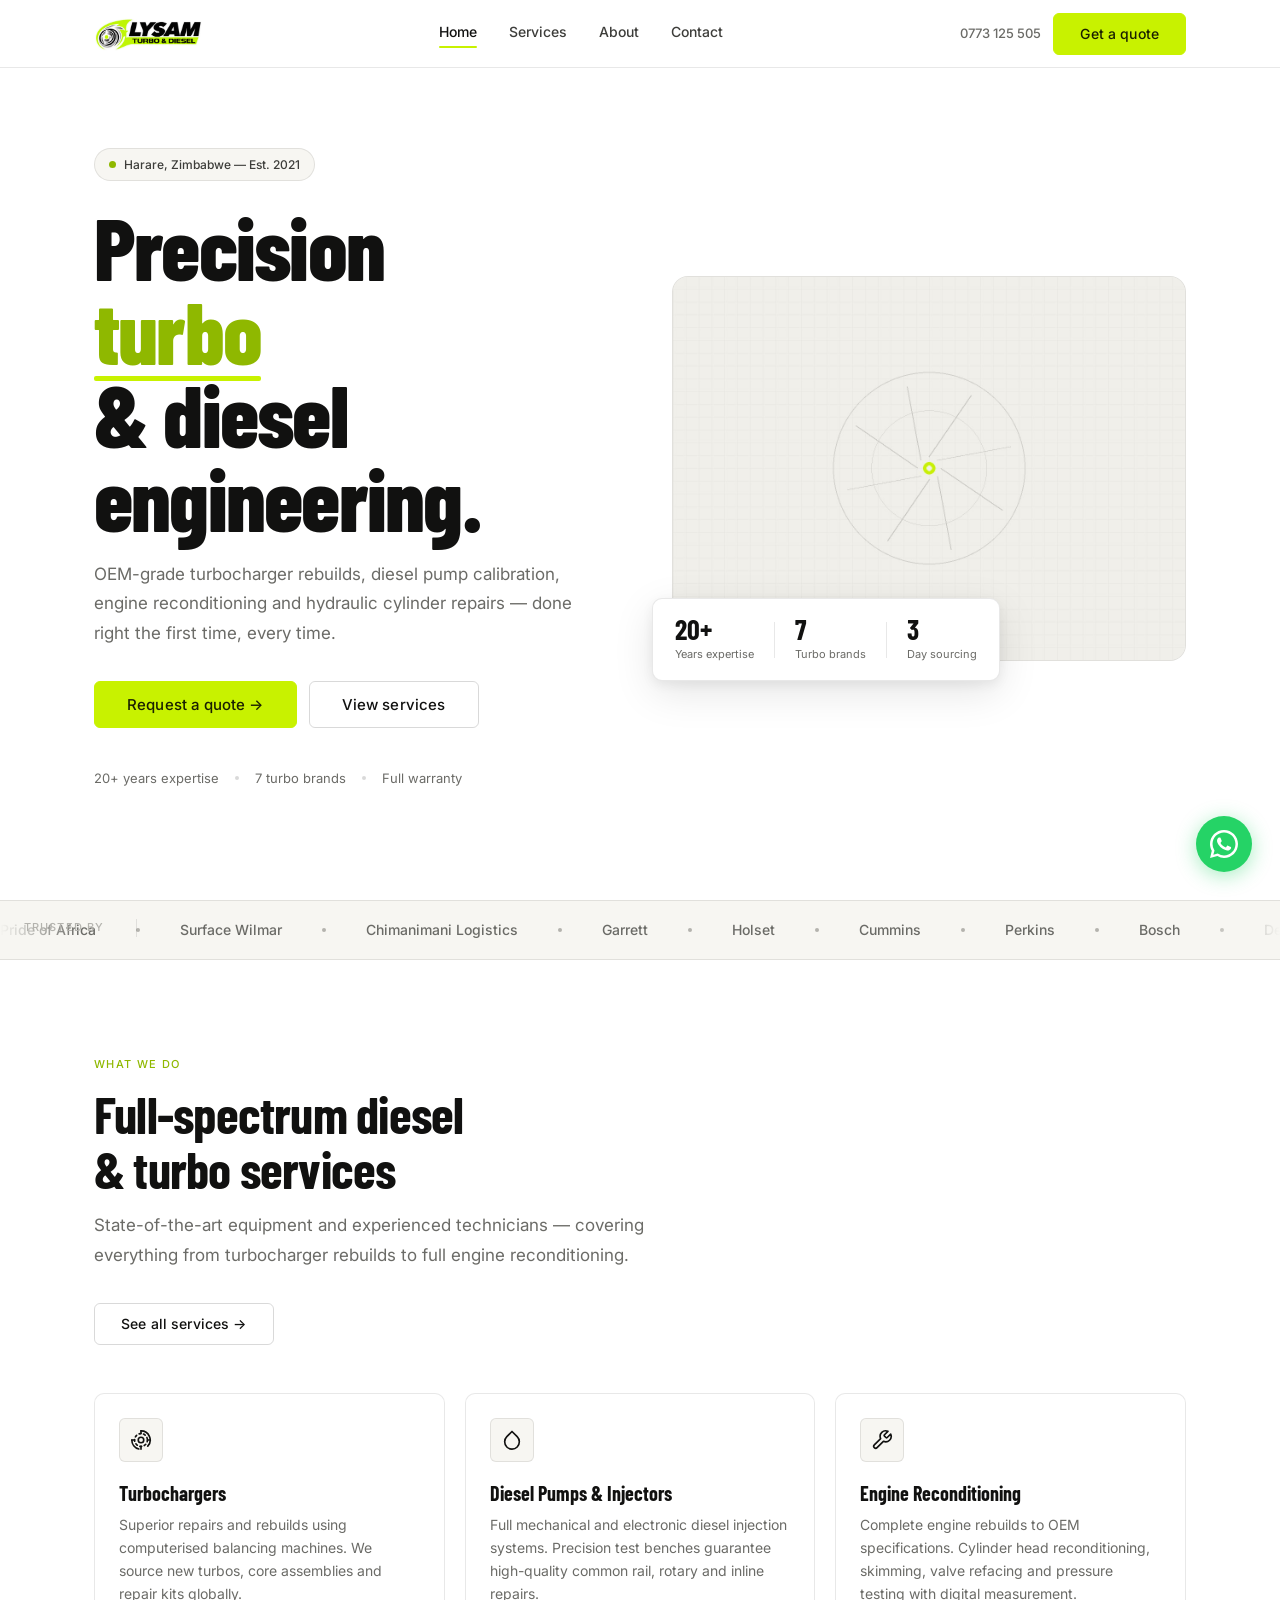
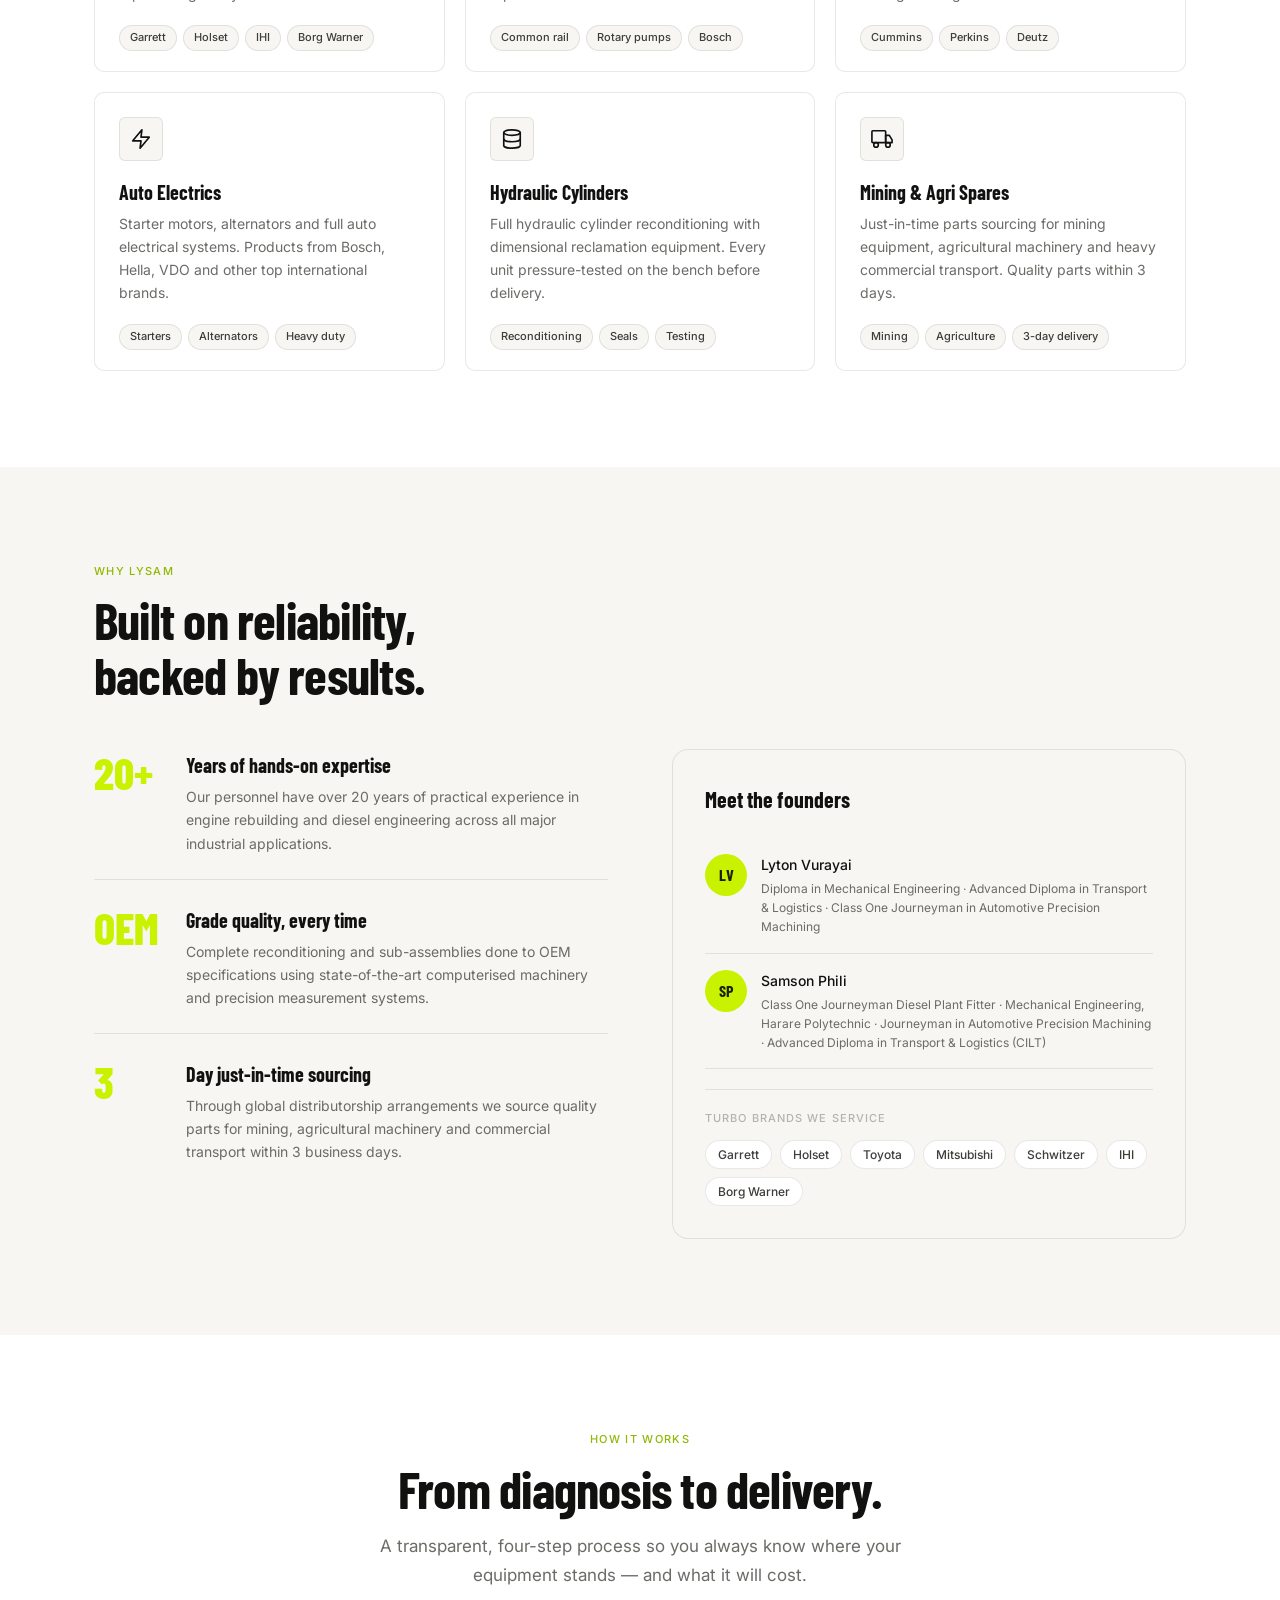
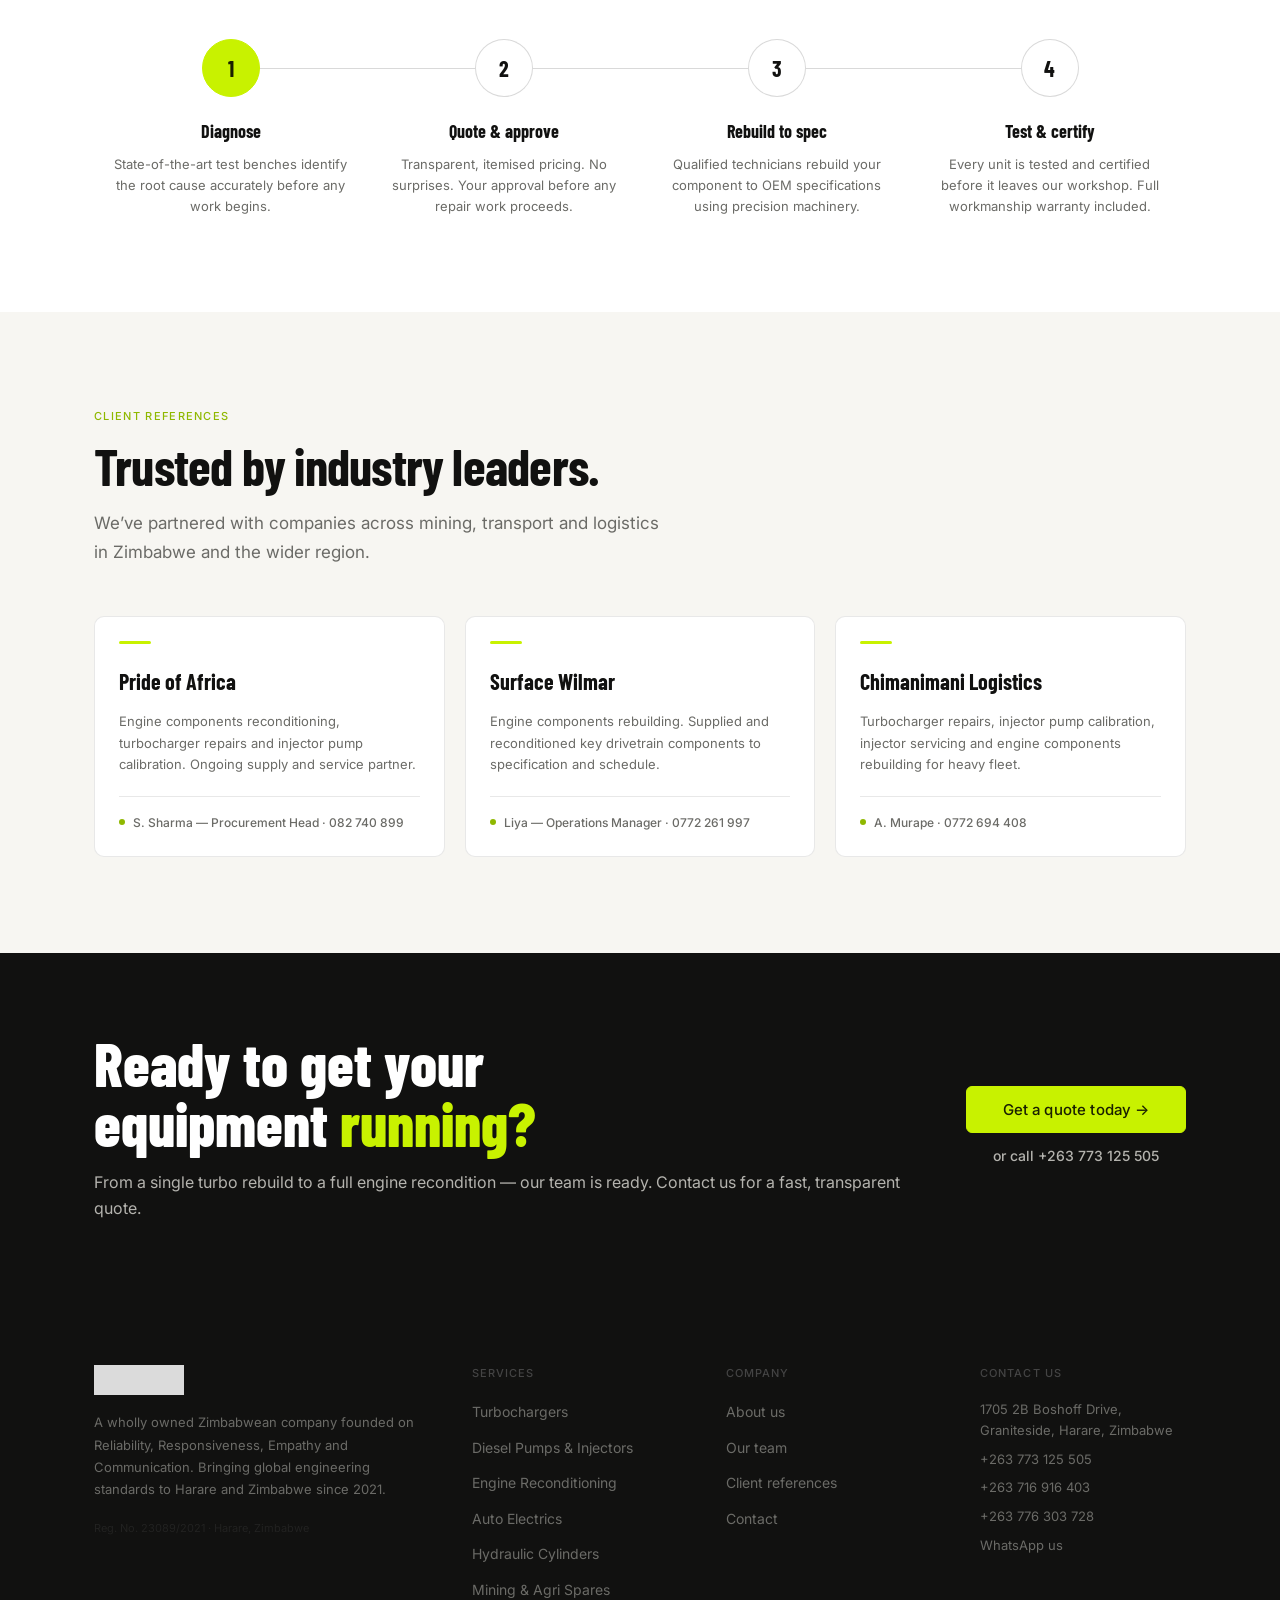
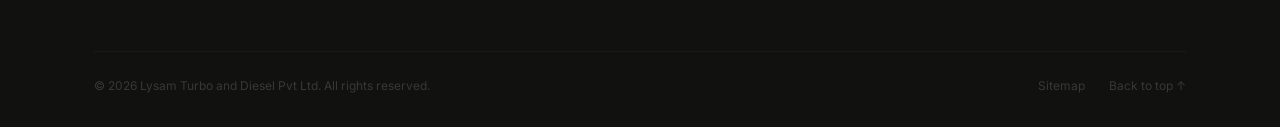
==== commit eb1c506f: "Add files via upload" ====
--- a/index.html
+++ b/index.html
@@ -83,7 +83,7 @@
 <header class="site-nav" id="site-nav" role="banner">
   <div class="nav-inner">
     <a class="nav-logo" href="index.html" aria-label="Lysam Turbo &amp; Diesel — home">
-      <img src="[data-uri]" alt="Lysam Turbo and Diesel logo" width="160" height="54">
+      <img src="images/logo.png" alt="Lysam Turbo and Diesel logo" width="160" height="54">
     </a>
     <nav class="nav-links" aria-label="Main navigation">
       <a href="index.html" aria-current="page">Home</a>
@@ -196,6 +196,11 @@
       <span class="marquee-item">Perkins</span><span class="marquee-dot"></span>
       <span class="marquee-item">Bosch</span><span class="marquee-dot"></span>
       <span class="marquee-item">Deutz</span><span class="marquee-dot"></span>
+      <span class="marquee-item">Automotive Distributor Incorporated (Pvt) Ltd t/a Hyundai Zimbabwe</span><span class="marquee-dot"></span>
+      <span class="marquee-item">Olivine Industries (Pvt) Ltd</span><span class="marquee-dot"></span>
+      <span class="marquee-item">Hypery Brands</span><span class="marquee-dot"></span>
+      <span class="marquee-item">Prestige Auto Care</span><span class="marquee-dot"></span>
+      <span class="marquee-item">Techeerz Furnitures</span><span class="marquee-dot"></span>
       <!-- duplicate for seamless loop -->
       <span class="marquee-item">Pride of Africa</span><span class="marquee-dot"></span>
       <span class="marquee-item">Surface Wilmar</span><span class="marquee-dot"></span>
@@ -206,6 +211,11 @@
       <span class="marquee-item">Perkins</span><span class="marquee-dot"></span>
       <span class="marquee-item">Bosch</span><span class="marquee-dot"></span>
       <span class="marquee-item">Deutz</span><span class="marquee-dot"></span>
+      <span class="marquee-item">Automotive Distributor Incorporated (Pvt) Ltd t/a Hyundai Zimbabwe</span><span class="marquee-dot"></span>
+      <span class="marquee-item">Olivine Industries (Pvt) Ltd</span><span class="marquee-dot"></span>
+      <span class="marquee-item">Hypery Brands</span><span class="marquee-dot"></span>
+      <span class="marquee-item">Prestige Auto Care</span><span class="marquee-dot"></span>
+      <span class="marquee-item">Techeerz Furnitures</span><span class="marquee-dot"></span>
     </div>
   </div>
 
@@ -446,7 +456,7 @@
   <div class="container">
     <div class="footer-grid">
       <div>
-        <img src="[data-uri]" alt="Lysam Turbo and Diesel" class="footer-brand-logo"
+        <img src="images/logo.png" alt="Lysam Turbo and Diesel" class="footer-brand-logo"
              width="140" height="47" loading="lazy">
         <p class="footer-brand-desc">A wholly owned Zimbabwean company founded on Reliability,
         Responsiveness, Empathy and Communication. Bringing global engineering standards to
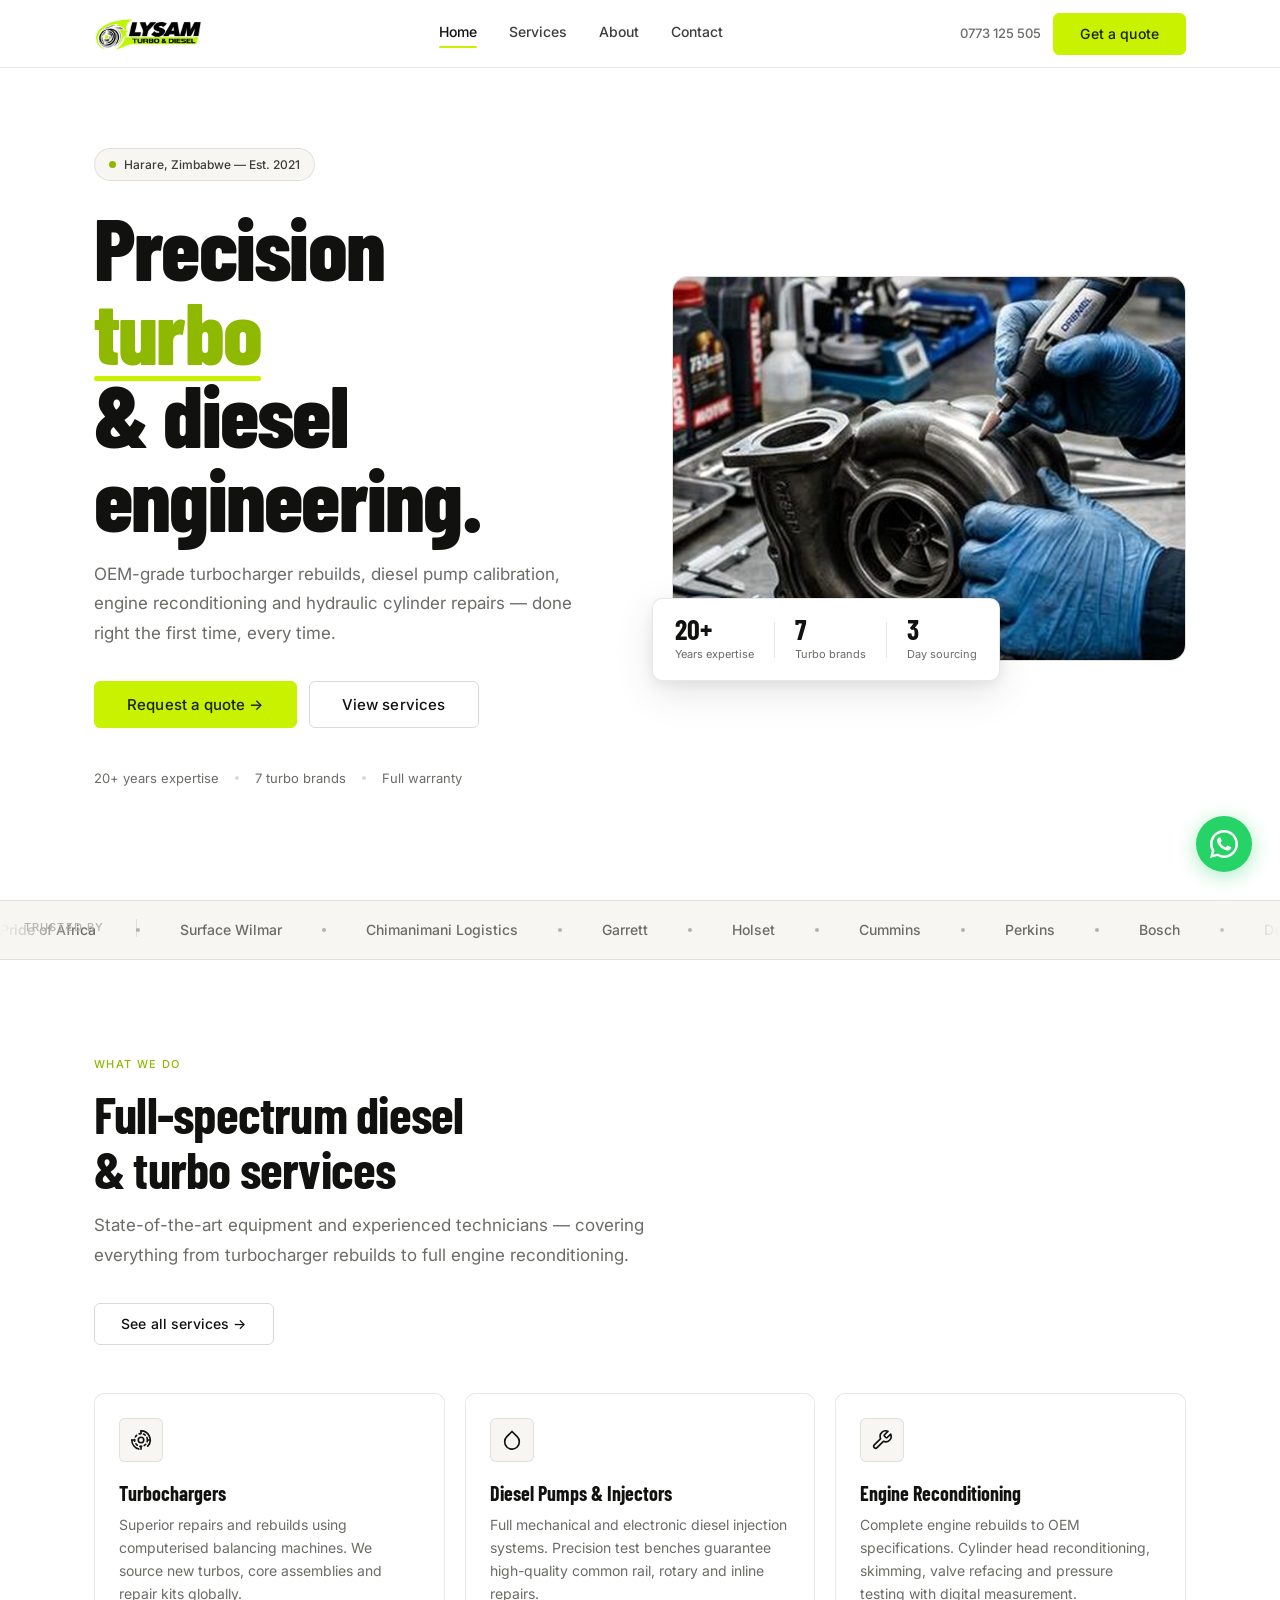
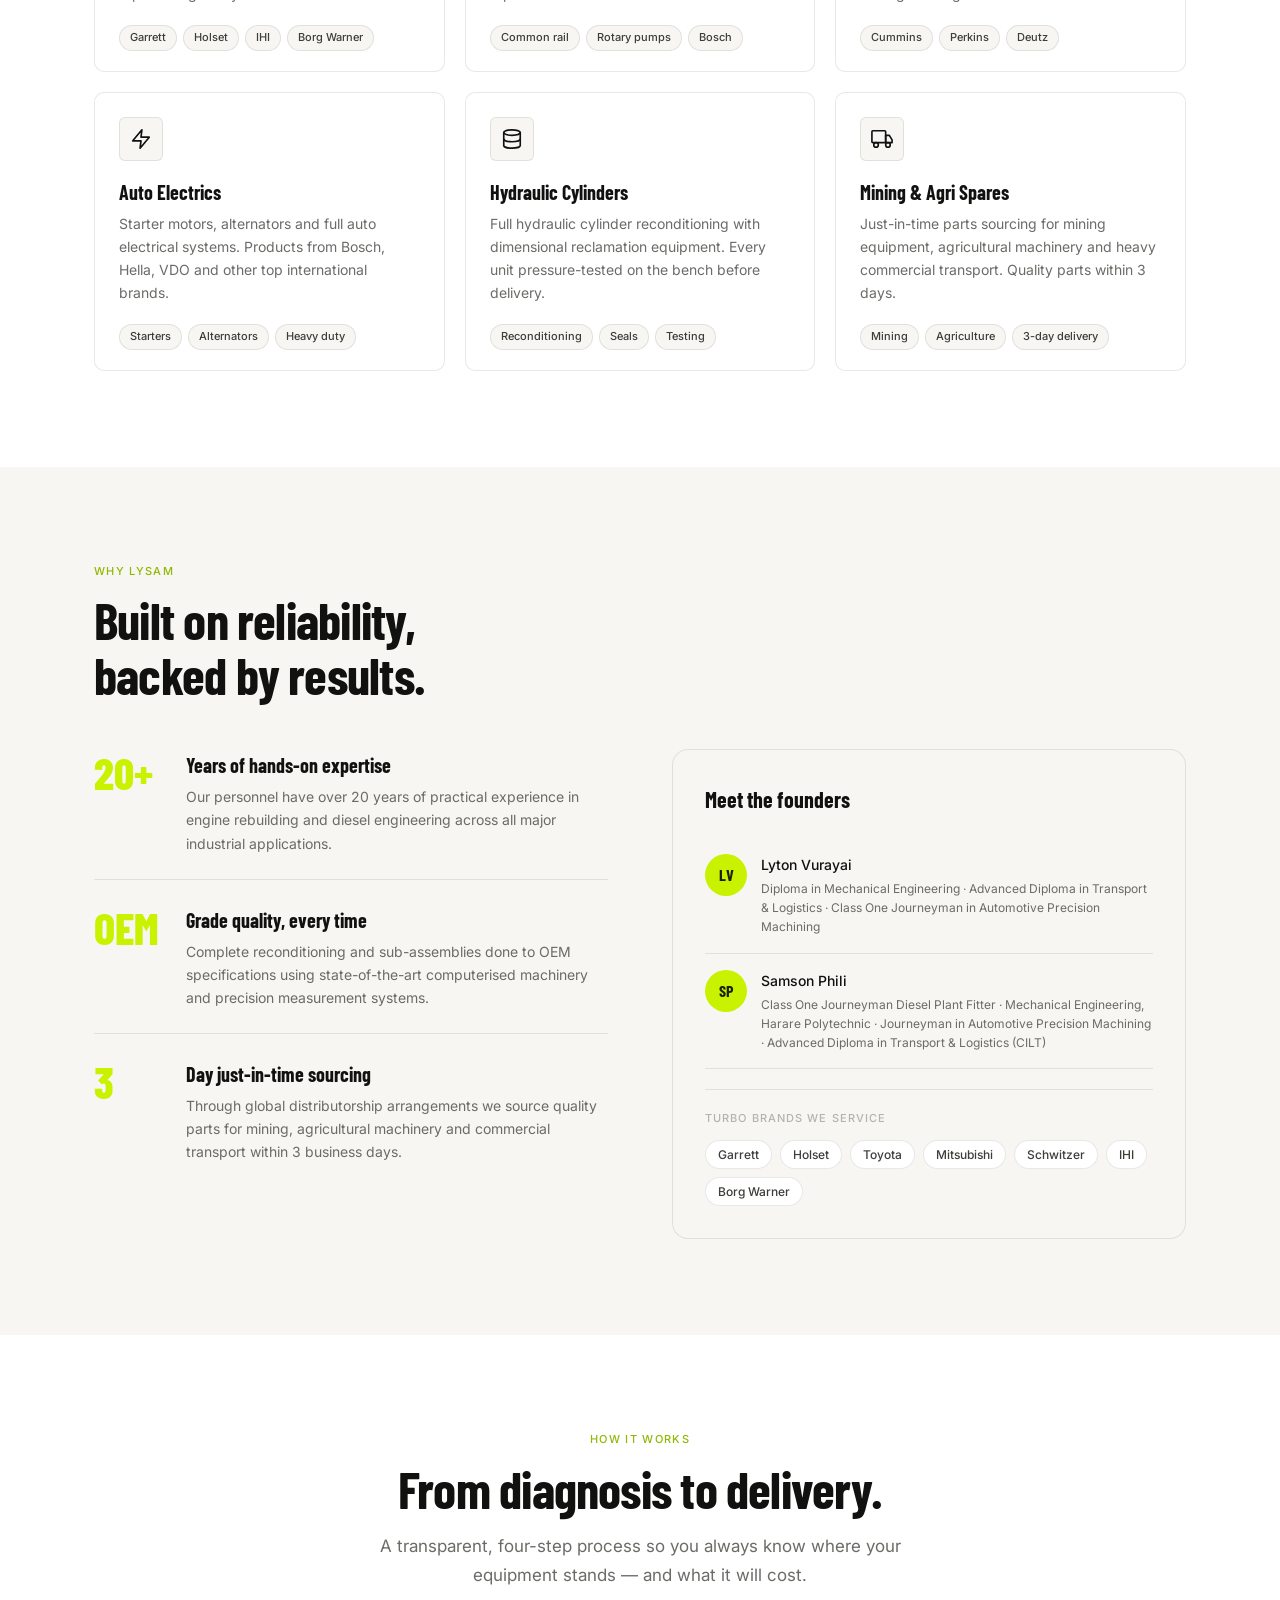
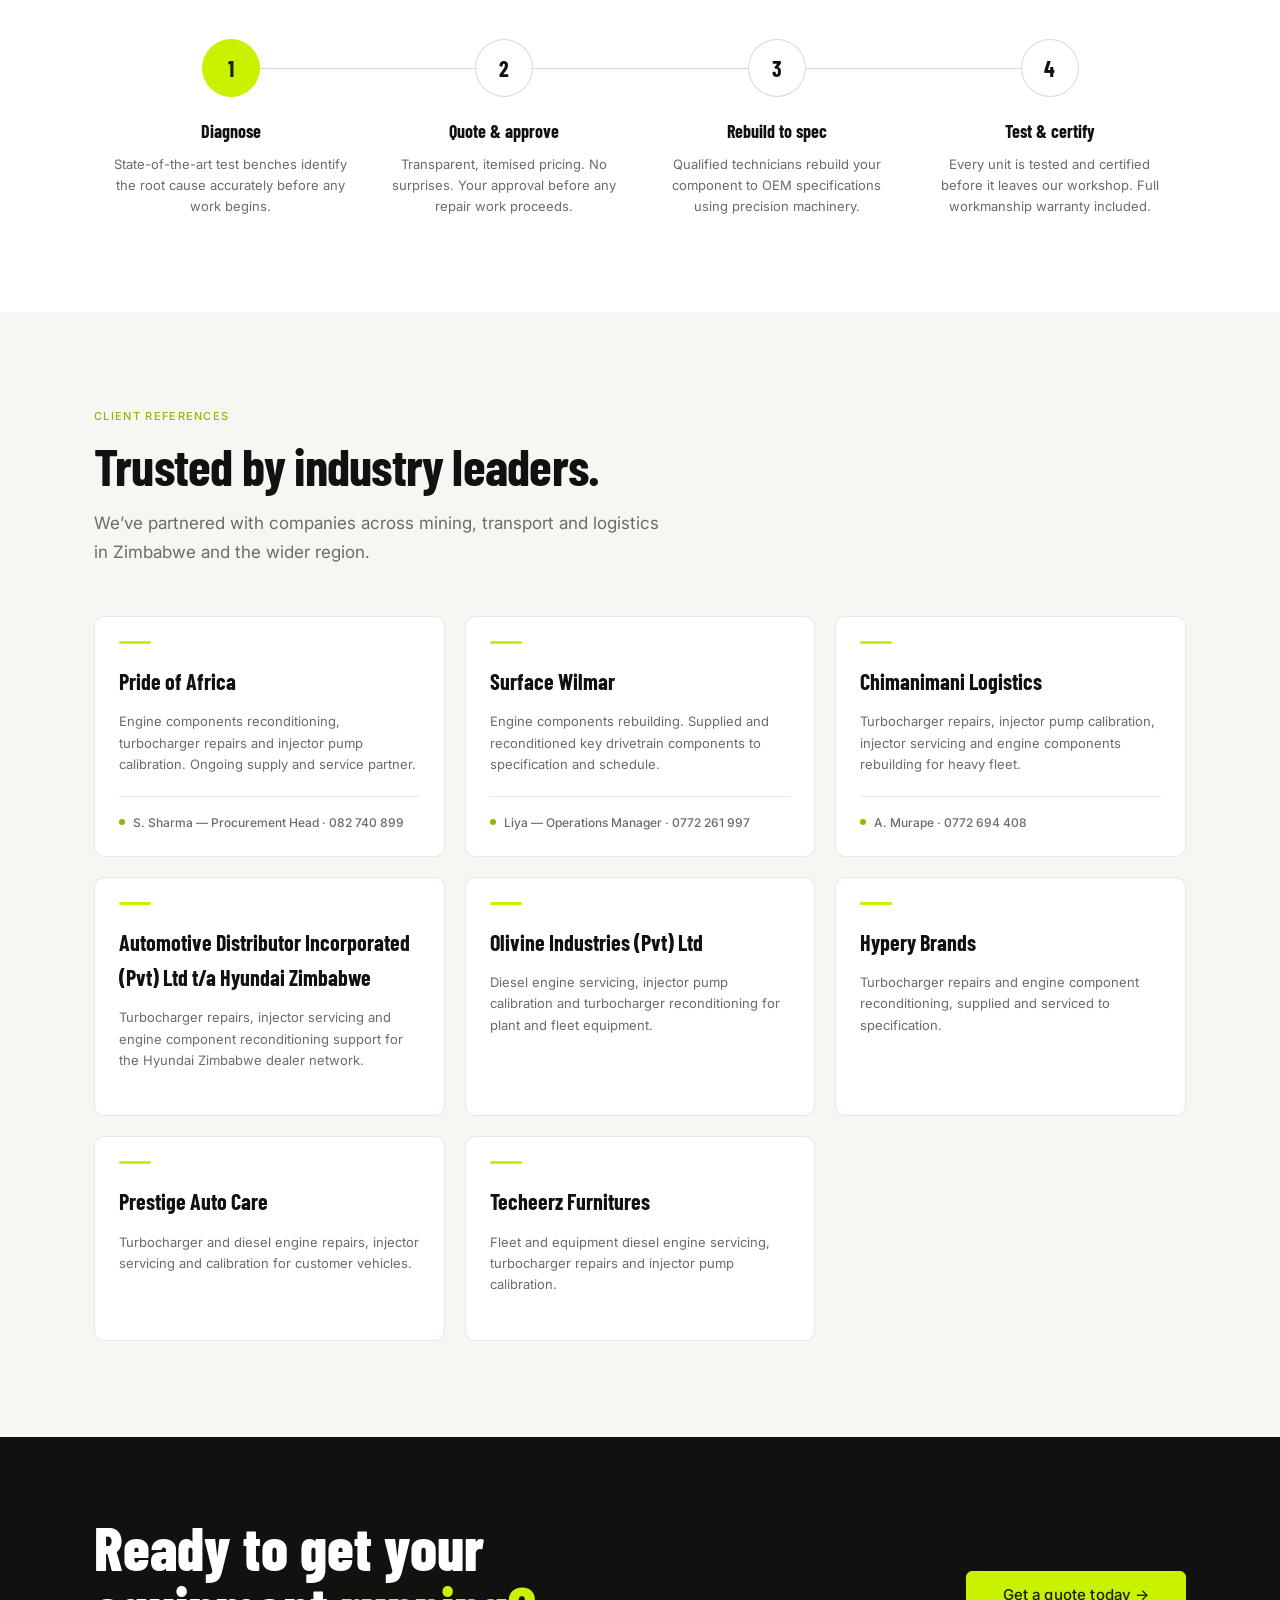
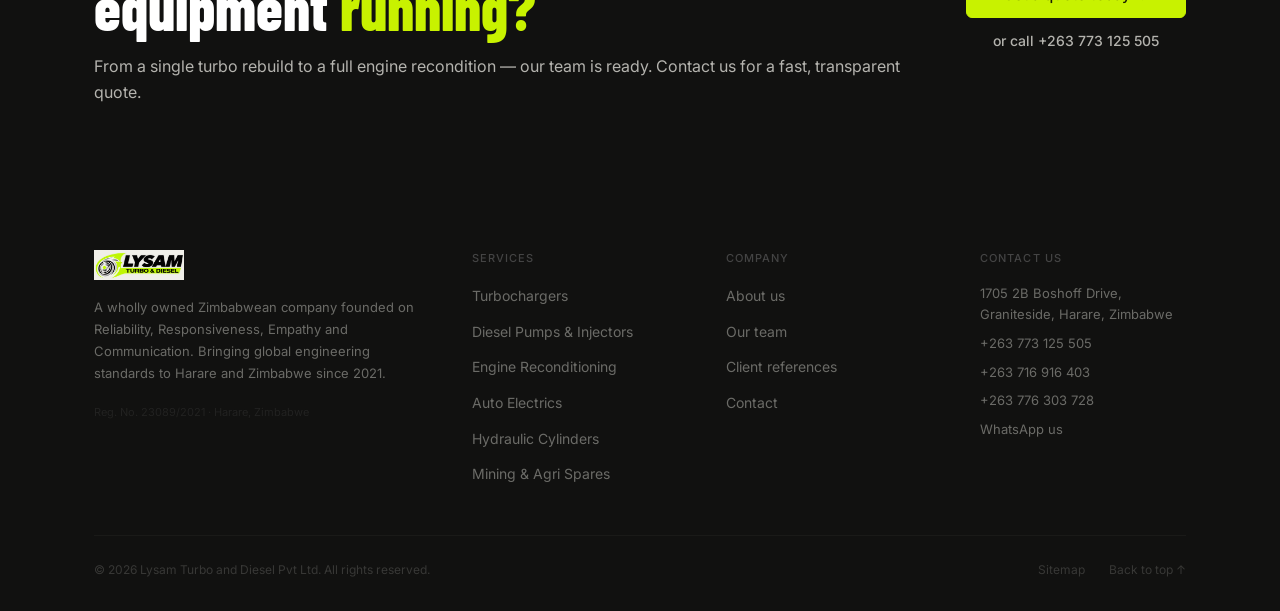
==== commit bffd5a18: "Add files via upload" ====
--- a/index.html
+++ b/index.html
@@ -430,6 +430,31 @@
             A. Murape &middot; 0772 694 408
           </div>
         </article>
+        <article class="ref-card reveal reveal-d1">
+          <div class="ref-lime" aria-hidden="true"></div>
+          <h3 class="ref-company">Automotive Distributor Incorporated (Pvt) Ltd t/a Hyundai Zimbabwe</h3>
+          <p class="ref-scope">Turbocharger repairs, injector servicing and engine component reconditioning support for the Hyundai Zimbabwe dealer network.</p>
+        </article>
+        <article class="ref-card reveal reveal-d2">
+          <div class="ref-lime" aria-hidden="true"></div>
+          <h3 class="ref-company">Olivine Industries (Pvt) Ltd</h3>
+          <p class="ref-scope">Diesel engine servicing, injector pump calibration and turbocharger reconditioning for plant and fleet equipment.</p>
+        </article>
+        <article class="ref-card reveal reveal-d3">
+          <div class="ref-lime" aria-hidden="true"></div>
+          <h3 class="ref-company">Hypery Brands</h3>
+          <p class="ref-scope">Turbocharger repairs and engine component reconditioning, supplied and serviced to specification.</p>
+        </article>
+        <article class="ref-card reveal reveal-d1">
+          <div class="ref-lime" aria-hidden="true"></div>
+          <h3 class="ref-company">Prestige Auto Care</h3>
+          <p class="ref-scope">Turbocharger and diesel engine repairs, injector servicing and calibration for customer vehicles.</p>
+        </article>
+        <article class="ref-card reveal reveal-d2">
+          <div class="ref-lime" aria-hidden="true"></div>
+          <h3 class="ref-company">Techeerz Furnitures</h3>
+          <p class="ref-scope">Fleet and equipment diesel engine servicing, turbocharger repairs and injector pump calibration.</p>
+        </article>
       </div>
     </div>
   </section>
--- a/css/main.css
+++ b/css/main.css
@@ -1190,8 +1190,6 @@
   height: 30px;
   width: auto;
   margin-bottom: var(--sp-4);
-  filter: brightness(0) invert(1);
-  opacity: 0.85;
 }
 .footer-brand-desc {
   font-size: 13px;
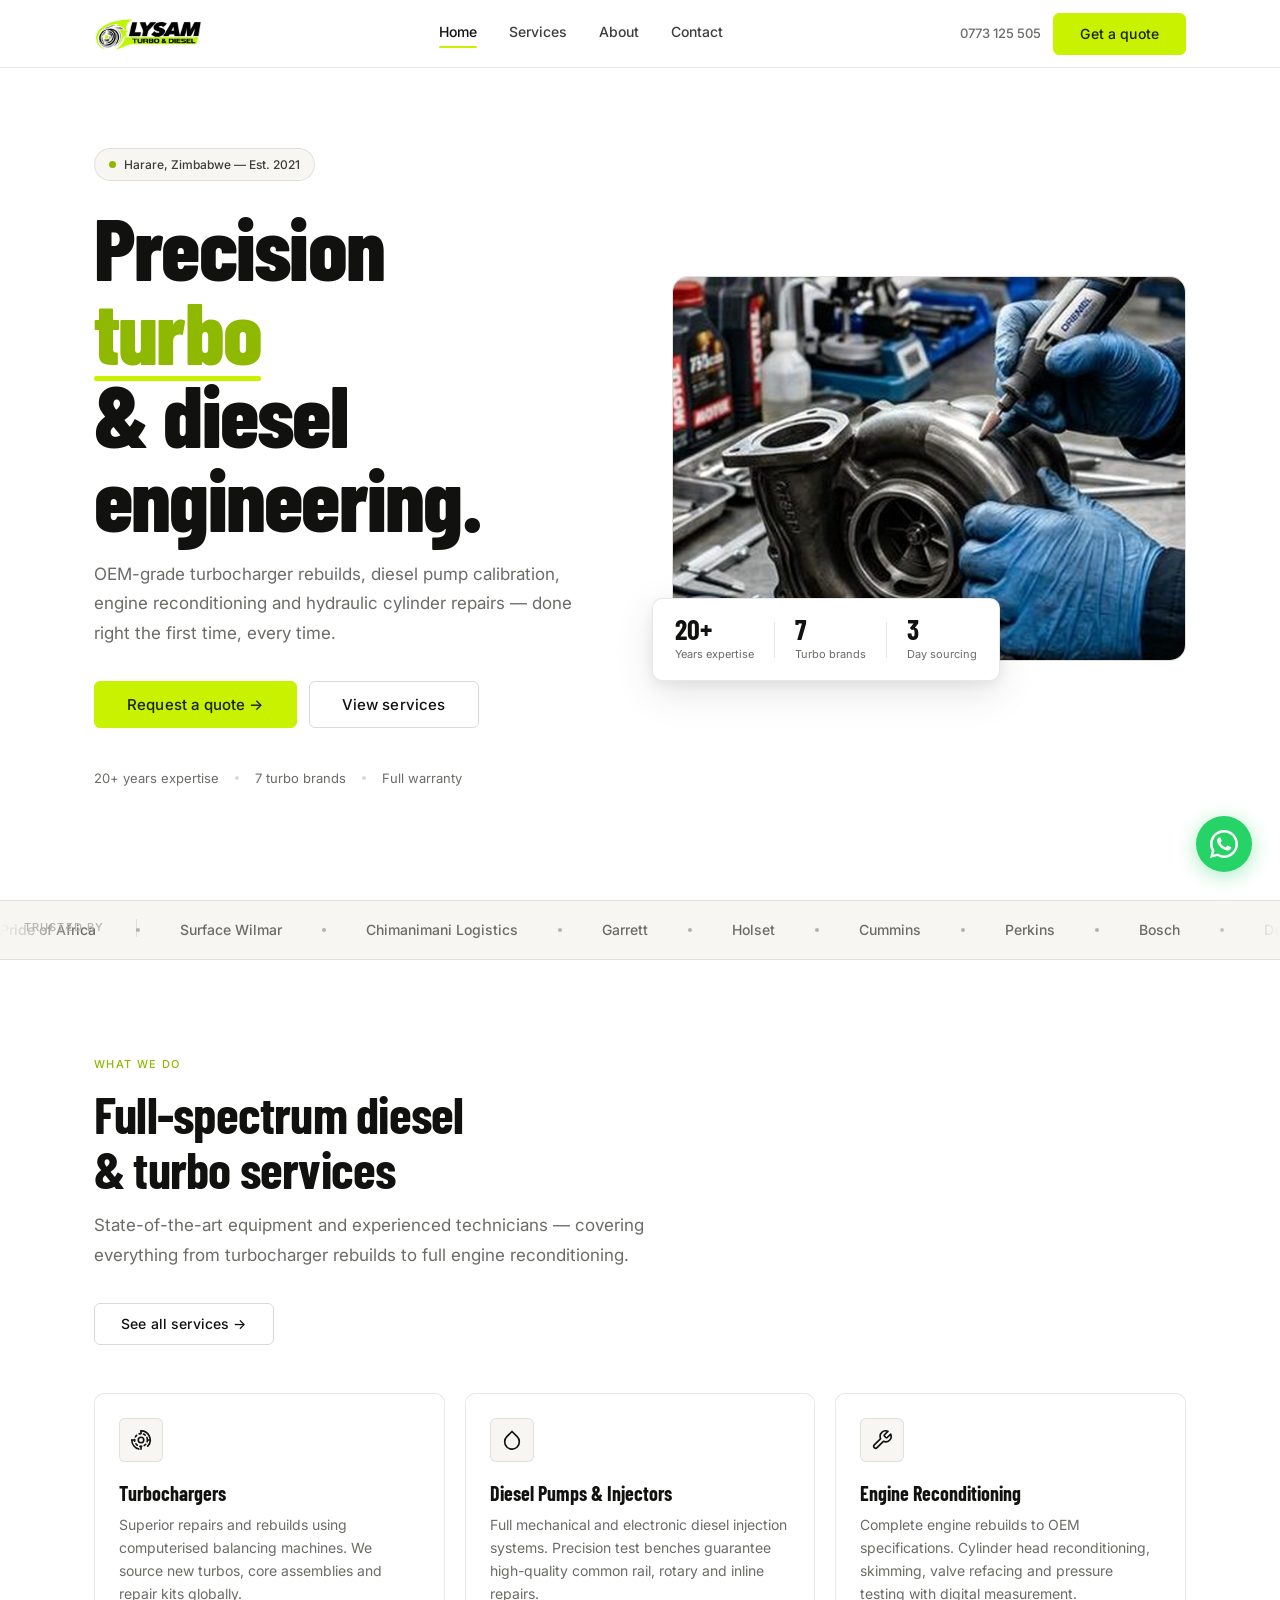
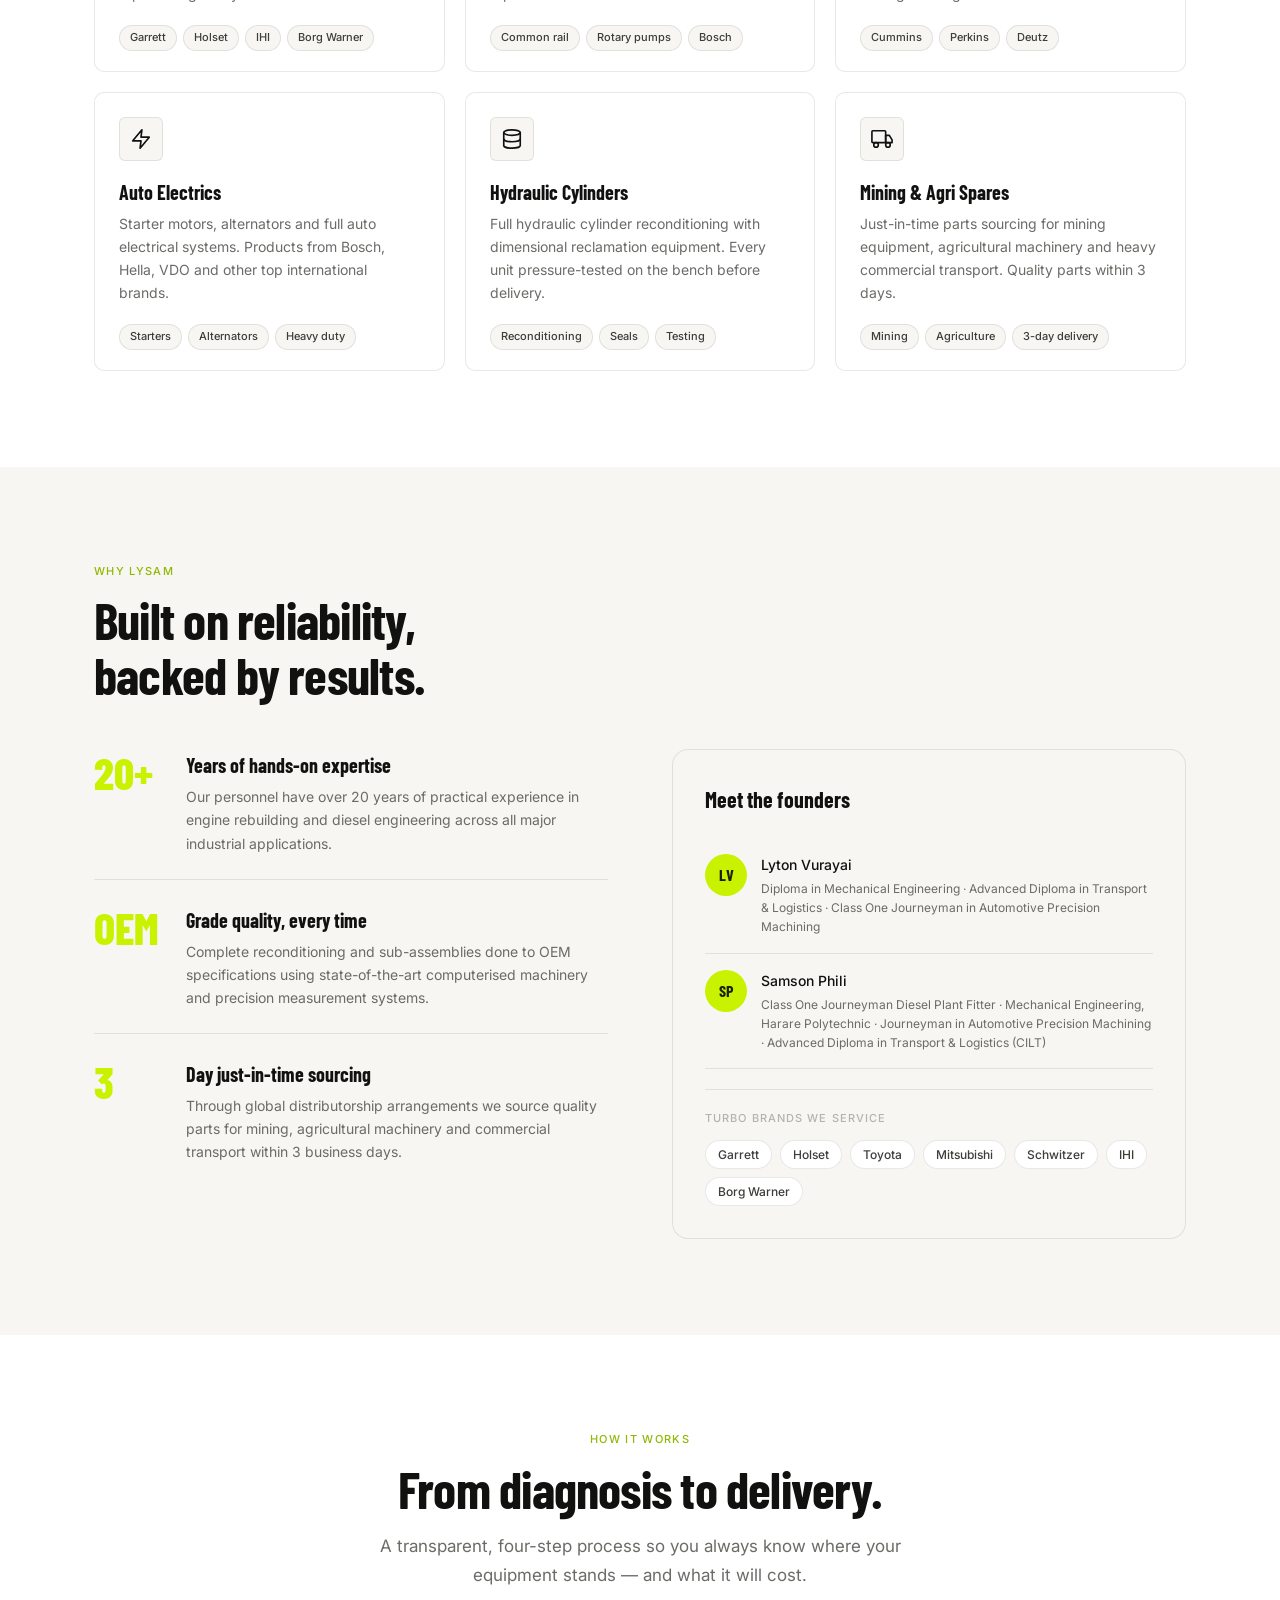
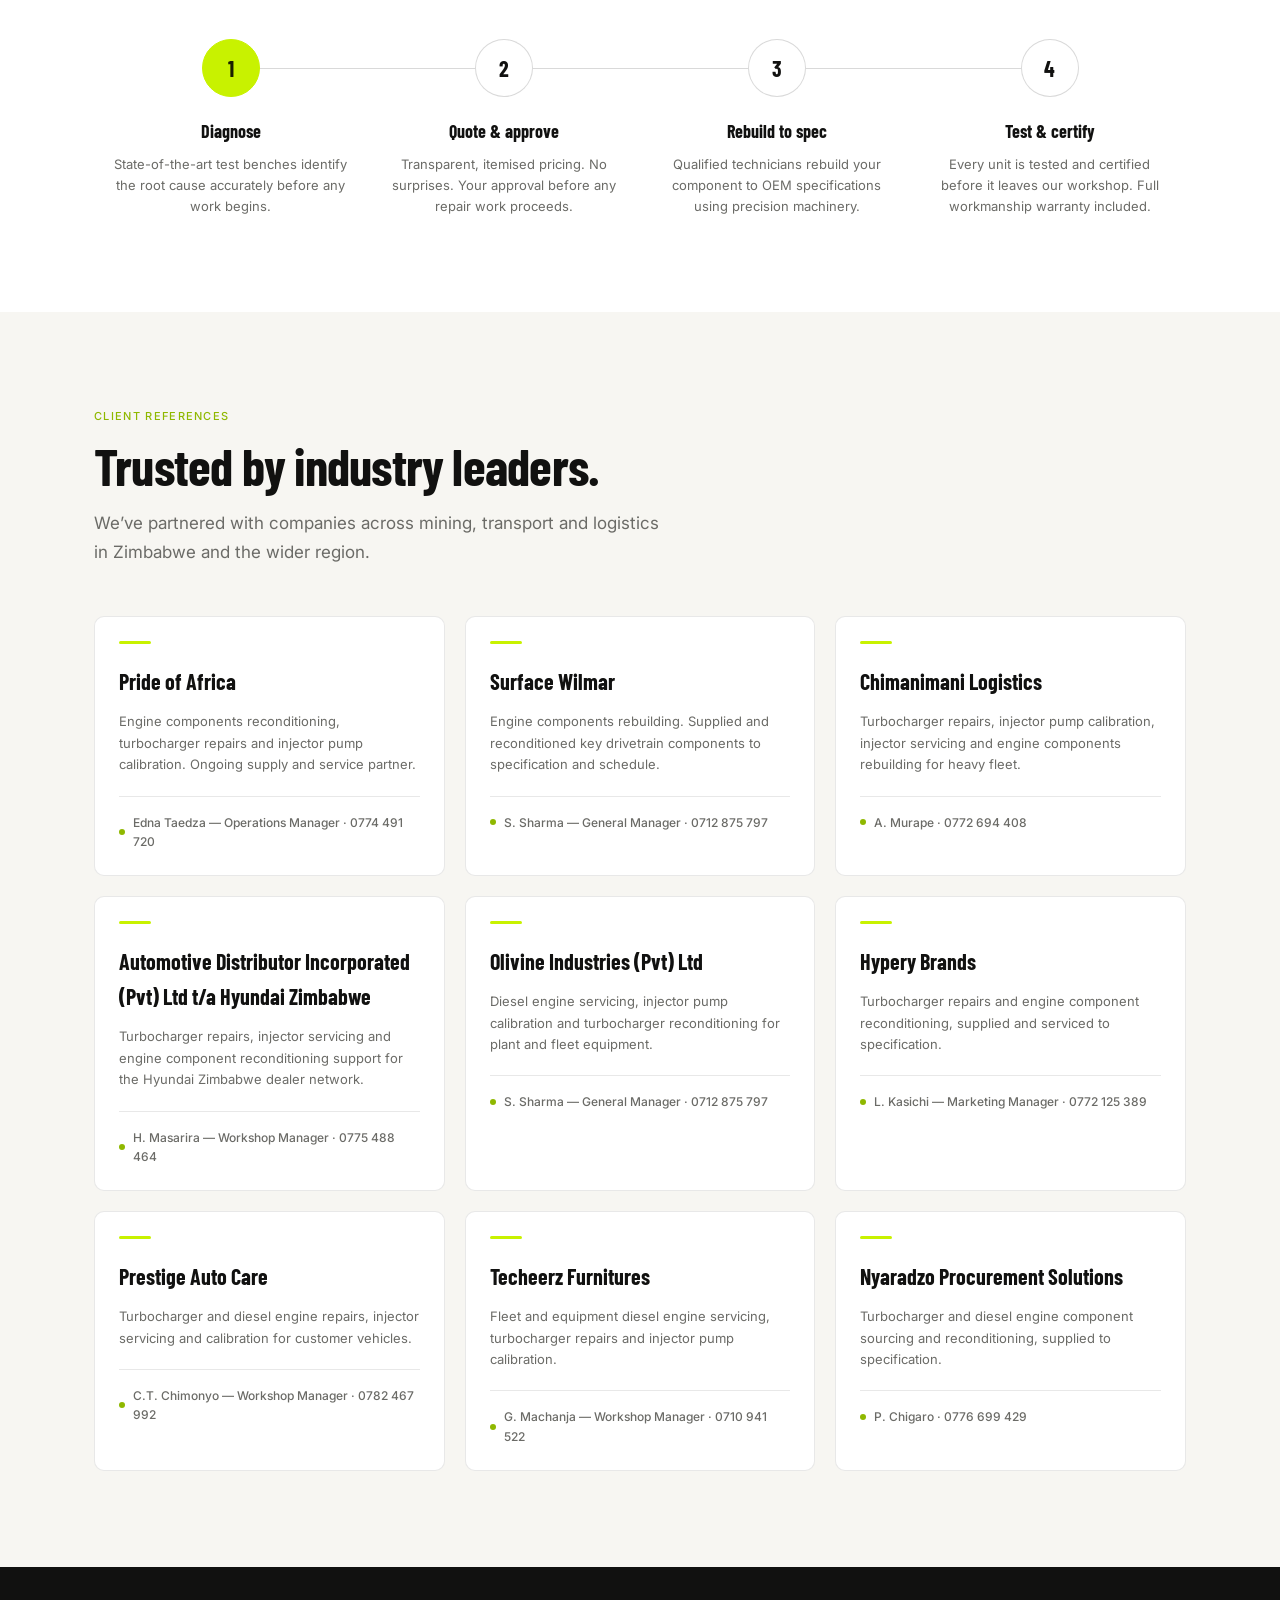
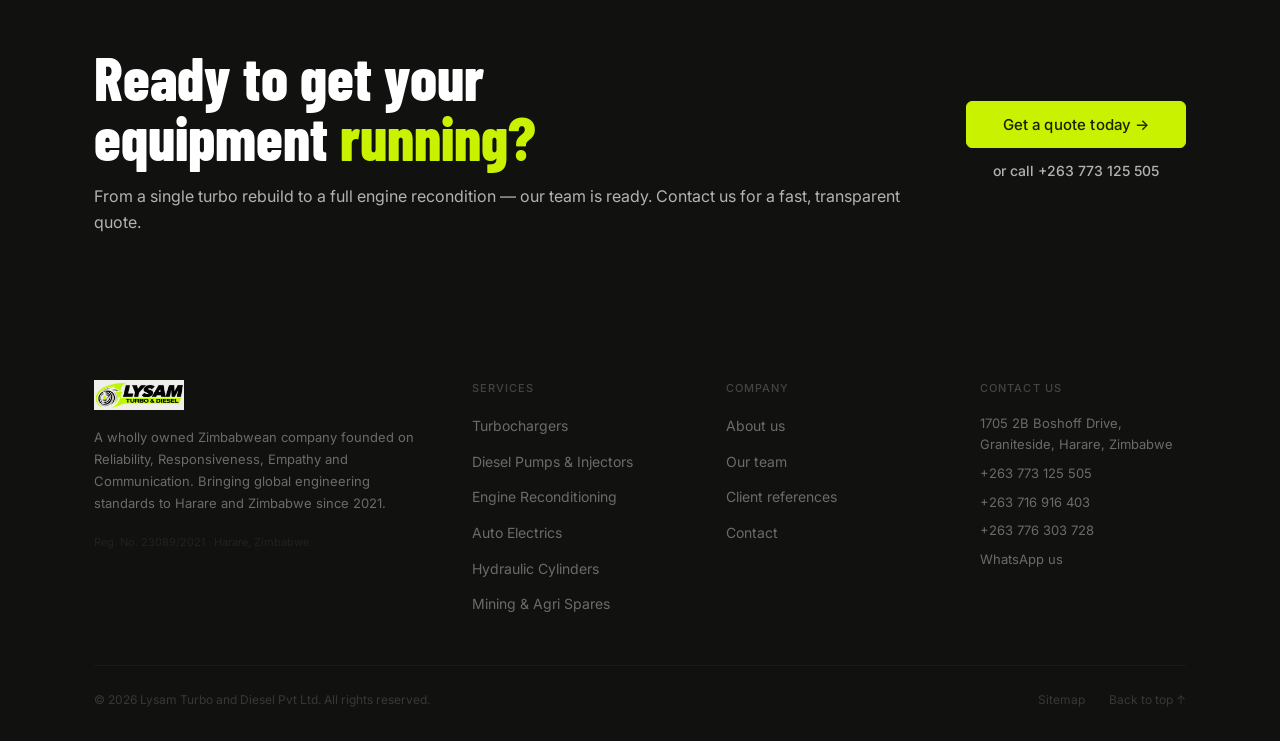
==== commit c993a123: "Add files via upload" ====
--- a/index.html
+++ b/index.html
@@ -201,6 +201,7 @@
       <span class="marquee-item">Hypery Brands</span><span class="marquee-dot"></span>
       <span class="marquee-item">Prestige Auto Care</span><span class="marquee-dot"></span>
       <span class="marquee-item">Techeerz Furnitures</span><span class="marquee-dot"></span>
+      <span class="marquee-item">Nyaradzo Procurement Solutions</span><span class="marquee-dot"></span>
       <!-- duplicate for seamless loop -->
       <span class="marquee-item">Pride of Africa</span><span class="marquee-dot"></span>
       <span class="marquee-item">Surface Wilmar</span><span class="marquee-dot"></span>
@@ -216,6 +217,7 @@
       <span class="marquee-item">Hypery Brands</span><span class="marquee-dot"></span>
       <span class="marquee-item">Prestige Auto Care</span><span class="marquee-dot"></span>
       <span class="marquee-item">Techeerz Furnitures</span><span class="marquee-dot"></span>
+      <span class="marquee-item">Nyaradzo Procurement Solutions</span><span class="marquee-dot"></span>
     </div>
   </div>
 
@@ -409,7 +411,7 @@
           <p class="ref-scope">Engine components reconditioning, turbocharger repairs and injector pump calibration. Ongoing supply and service partner.</p>
           <div class="ref-contact">
             <span class="ref-dot" aria-hidden="true"></span>
-            S. Sharma &mdash; Procurement Head &middot; 082 740 899
+            Edna Taedza &mdash; Operations Manager &middot; 0774 491 720
           </div>
         </article>
         <article class="ref-card reveal reveal-d2">
@@ -418,7 +420,7 @@
           <p class="ref-scope">Engine components rebuilding. Supplied and reconditioned key drivetrain components to specification and schedule.</p>
           <div class="ref-contact">
             <span class="ref-dot" aria-hidden="true"></span>
-            Liya &mdash; Operations Manager &middot; 0772 261 997
+            S. Sharma &mdash; General Manager &middot; 0712 875 797
           </div>
         </article>
         <article class="ref-card reveal reveal-d3">
@@ -434,26 +436,55 @@
           <div class="ref-lime" aria-hidden="true"></div>
           <h3 class="ref-company">Automotive Distributor Incorporated (Pvt) Ltd t/a Hyundai Zimbabwe</h3>
           <p class="ref-scope">Turbocharger repairs, injector servicing and engine component reconditioning support for the Hyundai Zimbabwe dealer network.</p>
+          <div class="ref-contact">
+            <span class="ref-dot" aria-hidden="true"></span>
+            H. Masarira &mdash; Workshop Manager &middot; 0775 488 464
+          </div>
         </article>
         <article class="ref-card reveal reveal-d2">
           <div class="ref-lime" aria-hidden="true"></div>
           <h3 class="ref-company">Olivine Industries (Pvt) Ltd</h3>
           <p class="ref-scope">Diesel engine servicing, injector pump calibration and turbocharger reconditioning for plant and fleet equipment.</p>
+          <div class="ref-contact">
+            <span class="ref-dot" aria-hidden="true"></span>
+            S. Sharma &mdash; General Manager &middot; 0712 875 797
+          </div>
         </article>
         <article class="ref-card reveal reveal-d3">
           <div class="ref-lime" aria-hidden="true"></div>
           <h3 class="ref-company">Hypery Brands</h3>
           <p class="ref-scope">Turbocharger repairs and engine component reconditioning, supplied and serviced to specification.</p>
+          <div class="ref-contact">
+            <span class="ref-dot" aria-hidden="true"></span>
+            L. Kasichi &mdash; Marketing Manager &middot; 0772 125 389
+          </div>
         </article>
         <article class="ref-card reveal reveal-d1">
           <div class="ref-lime" aria-hidden="true"></div>
           <h3 class="ref-company">Prestige Auto Care</h3>
           <p class="ref-scope">Turbocharger and diesel engine repairs, injector servicing and calibration for customer vehicles.</p>
+          <div class="ref-contact">
+            <span class="ref-dot" aria-hidden="true"></span>
+            C.T. Chimonyo &mdash; Workshop Manager &middot; 0782 467 992
+          </div>
         </article>
         <article class="ref-card reveal reveal-d2">
           <div class="ref-lime" aria-hidden="true"></div>
           <h3 class="ref-company">Techeerz Furnitures</h3>
           <p class="ref-scope">Fleet and equipment diesel engine servicing, turbocharger repairs and injector pump calibration.</p>
+          <div class="ref-contact">
+            <span class="ref-dot" aria-hidden="true"></span>
+            G. Machanja &mdash; Workshop Manager &middot; 0710 941 522
+          </div>
+        </article>
+        <article class="ref-card reveal reveal-d3">
+          <div class="ref-lime" aria-hidden="true"></div>
+          <h3 class="ref-company">Nyaradzo Procurement Solutions</h3>
+          <p class="ref-scope">Turbocharger and diesel engine component sourcing and reconditioning, supplied to specification.</p>
+          <div class="ref-contact">
+            <span class="ref-dot" aria-hidden="true"></span>
+            P. Chigaro &middot; 0776 699 429
+          </div>
         </article>
       </div>
     </div>
--- a/css/main.css
+++ b/css/main.css
@@ -1476,6 +1476,14 @@
   h1,h2,h3 { page-break-after: avoid; }
   .container { max-width: 100%; padding: 0; }
   a[href^="http"]::after { content: " (" attr(href) ")"; font-size: 9pt; color: #555; }
+  /* Scroll-reveal animations never fire during print/PDF rendering (no
+     scroll events), so force all reveal-gated content to its visible
+     end-state — otherwise most sections render blank on the page. */
+  .reveal, .reveal-d1, .reveal-d2, .reveal-d3, .reveal-d4 {
+    opacity: 1 !important;
+    transform: none !important;
+    transition: none !important;
+  }
 }
 
 /* --------------------------------------------------------------------------
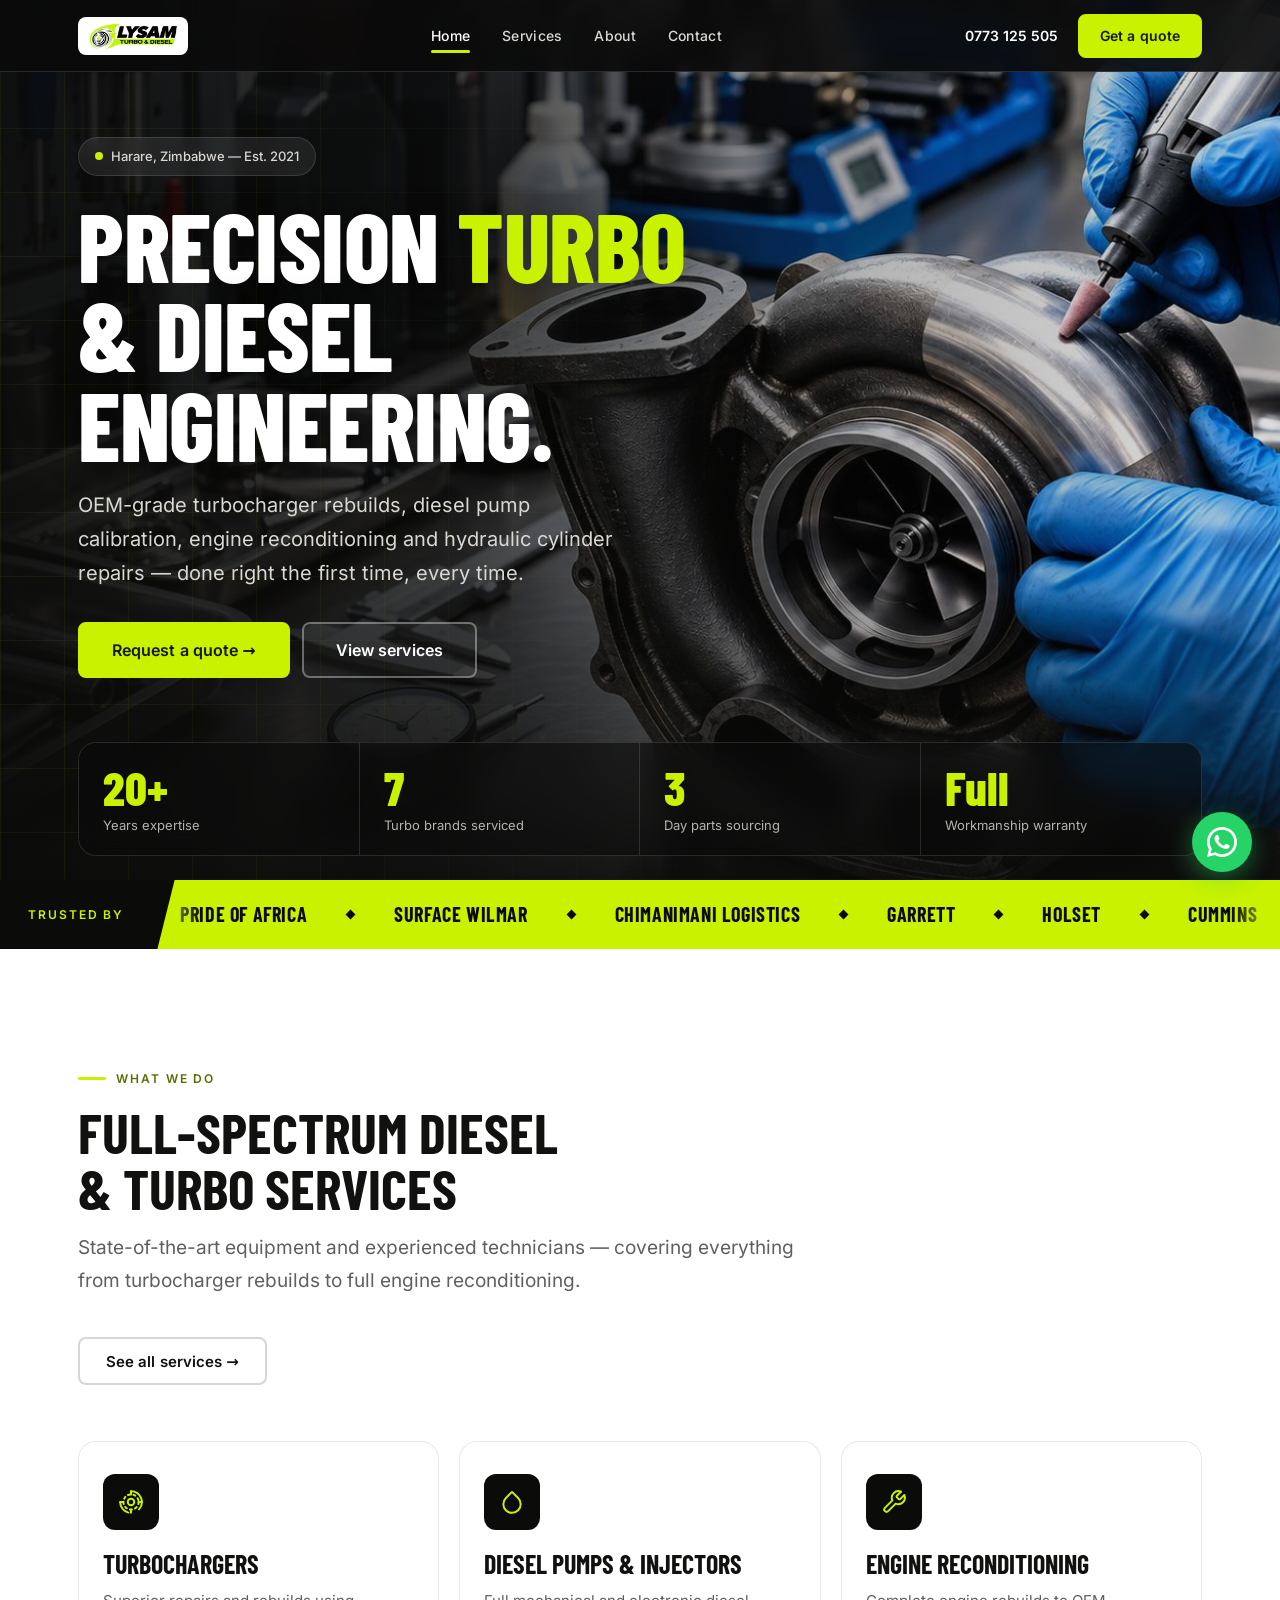
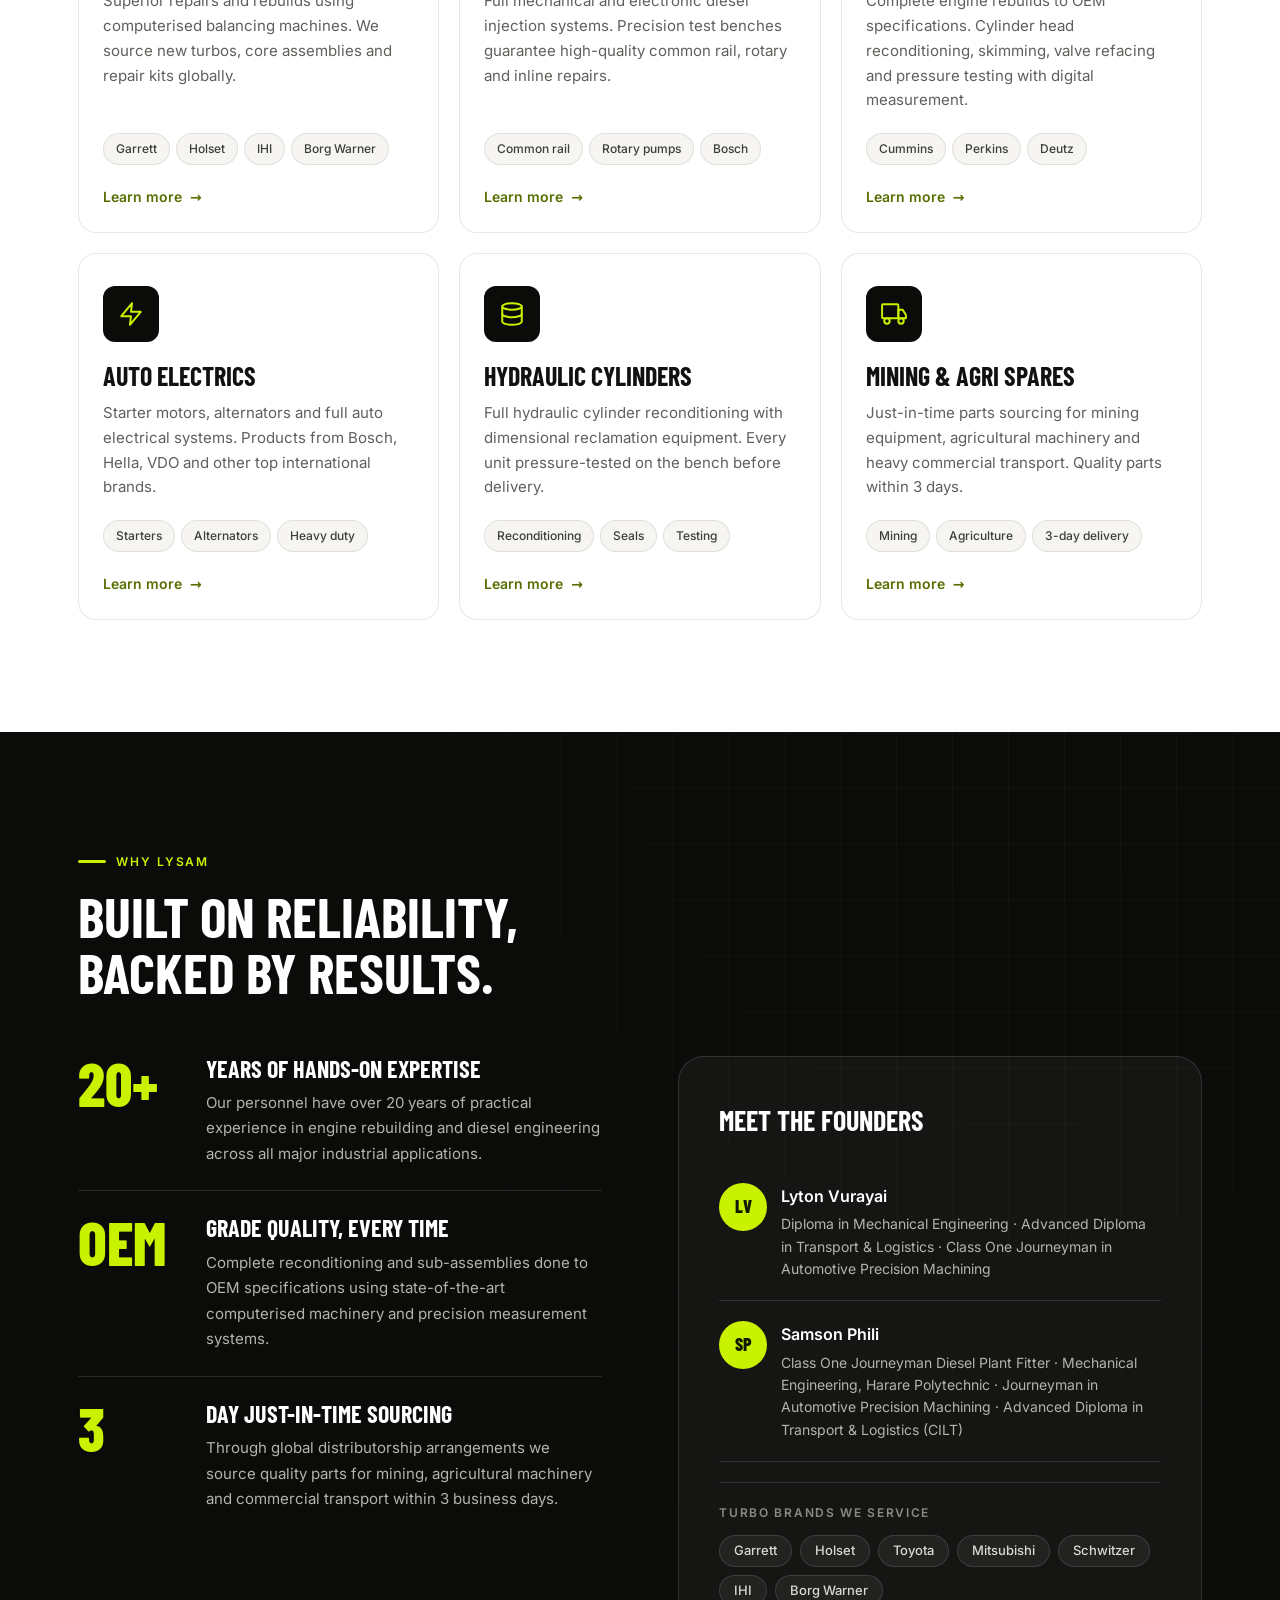
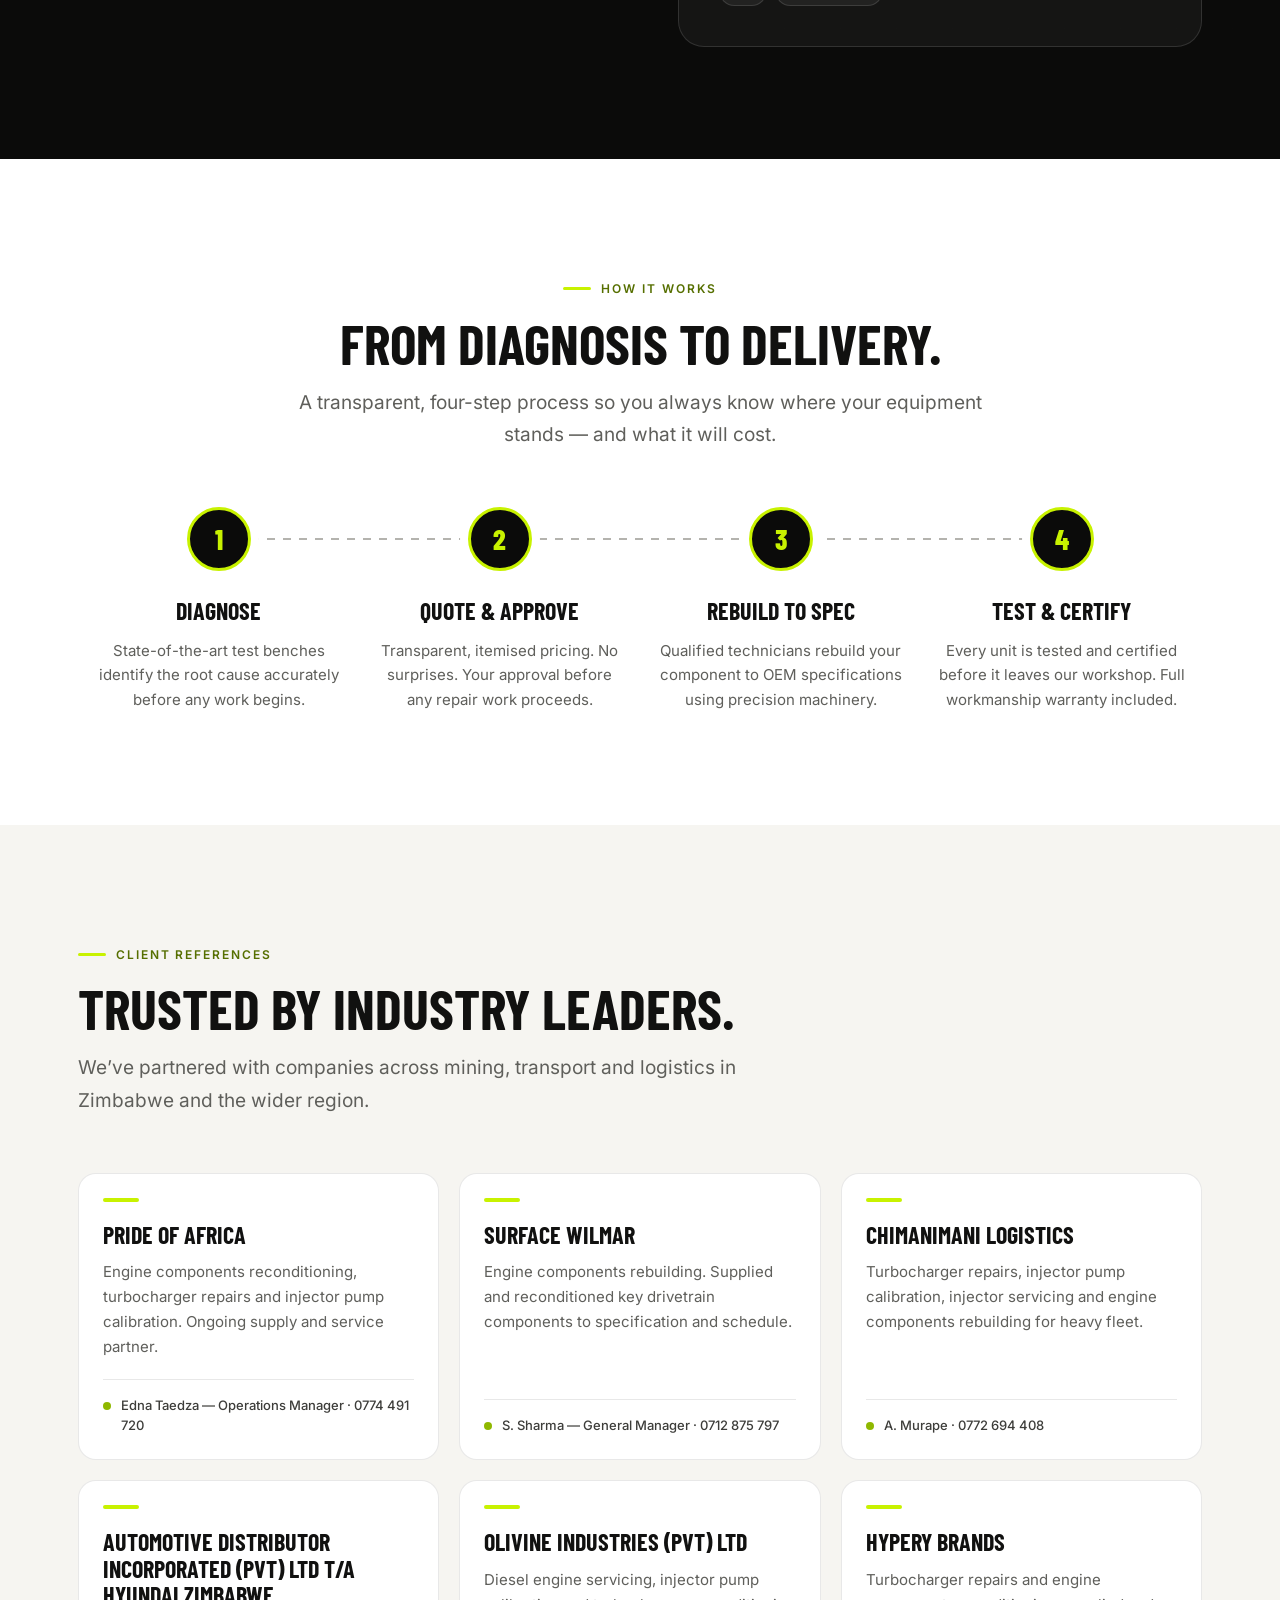
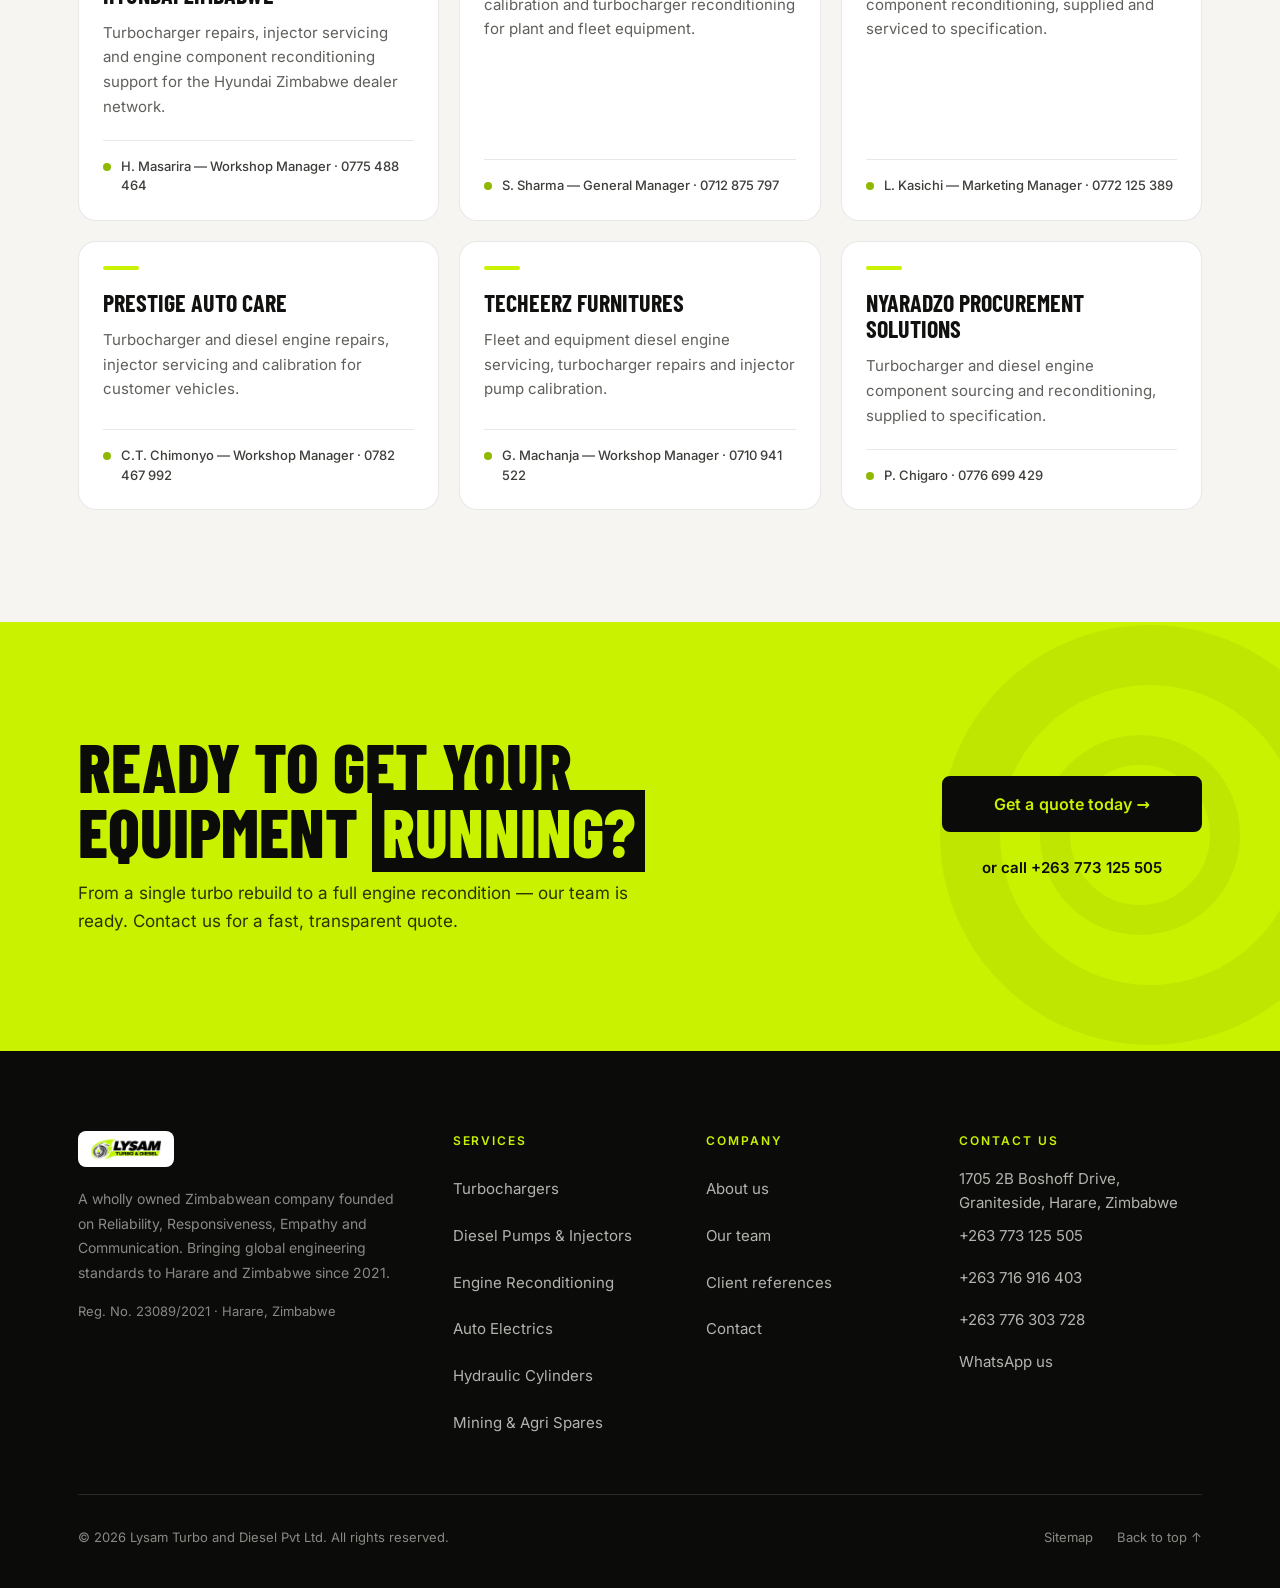
==== commit bc7aa489: "Add files via upload" ====
--- a/index.html
+++ b/index.html
@@ -2,7 +2,7 @@
 <html lang="en">
 <head>
 <meta charset="UTF-8">
-<meta name="viewport" content="width=device-width, initial-scale=1.0">
+<meta name="viewport" content="width=device-width, initial-scale=1, viewport-fit=cover">
 <meta name="robots" content="index, follow">
 <title>Turbocharger Repairs Harare | Lysam Turbo & Diesel Zimbabwe</title>
 <meta name="description" content="OEM-grade turbocharger rebuilds, diesel pump calibration, engine reconditioning & hydraulic cylinders in Harare, Zimbabwe. Call 0773 125 505.">
@@ -31,9 +31,9 @@
 <link rel="icon"             type="image/png" sizes="32x32" href="favicon-32.png">
 <link rel="icon"             type="image/png" sizes="16x16" href="favicon-16.png">
 <link rel="apple-touch-icon" sizes="180x180"  href="apple-touch-icon.png">
-<link rel="preconnect" href="https://fonts.googleapis.com">
-<link rel="preconnect" href="https://fonts.gstatic.com" crossorigin>
-<link href="https://fonts.googleapis.com/css2?family=Barlow+Condensed:wght@700;800&family=Inter:wght@400;500&display=swap" rel="stylesheet">
+<link rel="preload" href="fonts/barlow-condensed-latin-800-normal.woff2" as="font" type="font/woff2" crossorigin>
+<link rel="preload" href="fonts/inter-latin-400-normal.woff2" as="font" type="font/woff2" crossorigin>
+<script>document.documentElement.classList.add('js')</script>
 <link rel="stylesheet" href="css/main.css">
 <script type="application/ld+json">{
   "@context": "https://schema.org",
@@ -95,12 +95,10 @@
       <a class="nav-phone" href="tel:+263773125505">0773 125 505</a>
       <a class="btn btn-primary" href="contact.html">Get a quote</a>
     </div>
-    <button class="nav-toggle" id="nav-toggle"
+    <button class="nav-toggle" id="nav-toggle" type="button"
             aria-controls="mobile-nav" aria-expanded="false"
             aria-label="Open navigation menu">
-      <div class="hamburger-bars" aria-hidden="true">
-        <span></span><span></span><span></span>
-      </div>
+      <span class="hamburger-bars" aria-hidden="true"><span></span><span></span><span></span></span>
     </button>
   </div>
 </header>
@@ -113,8 +111,9 @@
     <a href="contact.html">Contact</a>
   </div>
   <div class="mobile-nav-cta">
-    <a class="btn btn-primary" href="contact.html" style="justify-content:center">Get a quote &rarr;</a>
-    <a class="btn btn-outline" href="tel:+263773125505">Call 0773 125 505</a>
+    <a class="btn btn-primary btn-lg" href="contact.html">Get a quote &rarr;</a>
+    <a class="btn btn-outline btn-lg" href="tel:+263773125505">Call 0773 125 505</a>
+    <p class="mobile-nav-hours">Mon&ndash;Fri 8am&ndash;5pm &middot; Sat 8am&ndash;1pm</p>
   </div>
 </nav>
 
@@ -122,63 +121,52 @@
 
   <!-- ═══ HERO ═══ -->
   <section class="hero" aria-label="Hero">
-    <div class="container">
-      <div class="hero-body">
-        <div class="hero-content">
-          <div class="hero-badge">
-            <span class="hero-badge-dot" aria-hidden="true"></span>
-            Harare, Zimbabwe &mdash; Est. 2021
-          </div>
-          <h1 class="text-h1 hero-h1">
-            Precision<br>
-            <span class="accent-underline">turbo</span><br>
-            &amp; diesel<br>
-            engineering.
-          </h1>
-          <p class="hero-sub">
-            OEM-grade turbocharger rebuilds, diesel pump calibration,
-            engine reconditioning and hydraulic cylinder repairs &mdash;
-            done right the first time, every time.
-          </p>
-          <div class="hero-actions">
-            <a class="btn btn-primary btn-lg" href="contact.html">Request a quote &rarr;</a>
-            <a class="btn btn-outline btn-lg" href="services.html">View services</a>
-          </div>
-          <div class="hero-meta" aria-label="Key facts">
-            <span class="hero-meta-item">20+ years expertise</span>
-            <span class="hero-meta-sep" aria-hidden="true"></span>
-            <span class="hero-meta-item">7 turbo brands</span>
-            <span class="hero-meta-sep" aria-hidden="true"></span>
-            <span class="hero-meta-item">Full warranty</span>
-          </div>
-        </div>
-
-        <div class="hero-visual" aria-hidden="true">
-                    <div class="hero-img-frame">
-            <img
-              src="images/hero-workshop.jpg"
-              alt="Lysam Turbo and Diesel workshop — turbocharger and diesel engine engineering in Harare, Zimbabwe"
-              width="800" height="600"
-              style="width:100%;height:100%;object-fit:cover">
-          </div>
-          <div class="hero-stats" role="region" aria-label="Quick stats">
-            <div class="hero-stat">
-              <div class="hero-stat-val" data-count="20" data-suffix="+">20+</div>
-              <div class="hero-stat-lbl">Years expertise</div>
-            </div>
-            <div class="hero-stat-div" aria-hidden="true"></div>
-            <div class="hero-stat">
-              <div class="hero-stat-val" data-count="7">7</div>
-              <div class="hero-stat-lbl">Turbo brands</div>
-            </div>
-            <div class="hero-stat-div" aria-hidden="true"></div>
-            <div class="hero-stat">
-              <div class="hero-stat-val" data-count="3">3</div>
-              <div class="hero-stat-lbl">Day sourcing</div>
-            </div>
-          </div>
-        </div>
-
+    <img class="hero-bg" src="images/hero-workshop.jpg"
+         alt="Lysam Turbo and Diesel workshop — turbocharger and diesel engine engineering in Harare, Zimbabwe"
+         width="1920" height="900" fetchpriority="high">
+    <div class="hero-shade" aria-hidden="true"></div>
+
+    <div class="container hero-inner">
+      <div class="hero-content">
+        <div class="hero-badge">
+          <span class="hero-badge-dot" aria-hidden="true"></span>
+          Harare, Zimbabwe &mdash; Est. 2021
+        </div>
+        <h1 class="text-h1 hero-h1">
+          Precision <span class="accent-underline">turbo</span><br>
+          &amp; diesel<br>
+          engineering.
+        </h1>
+        <p class="hero-sub">
+          OEM-grade turbocharger rebuilds, diesel pump calibration,
+          engine reconditioning and hydraulic cylinder repairs &mdash;
+          done right the first time, every time.
+        </p>
+        <div class="hero-actions">
+          <a class="btn btn-primary btn-lg" href="contact.html">Request a quote &rarr;</a>
+          <a class="btn btn-outline btn-lg" href="services.html">View services</a>
+        </div>
+      </div>
+    </div>
+
+    <div class="container hero-stats-wrap">
+      <div class="hero-stats" role="region" aria-label="Key facts">
+        <div class="hero-stat">
+          <div class="hero-stat-val" data-count="20" data-suffix="+">20+</div>
+          <div class="hero-stat-lbl">Years expertise</div>
+        </div>
+        <div class="hero-stat">
+          <div class="hero-stat-val" data-count="7">7</div>
+          <div class="hero-stat-lbl">Turbo brands serviced</div>
+        </div>
+        <div class="hero-stat">
+          <div class="hero-stat-val" data-count="3">3</div>
+          <div class="hero-stat-lbl">Day parts sourcing</div>
+        </div>
+        <div class="hero-stat">
+          <div class="hero-stat-val">Full</div>
+          <div class="hero-stat-lbl">Workmanship warranty</div>
+        </div>
       </div>
     </div>
   </section>
@@ -186,7 +174,8 @@
   <!-- ═══ CLIENTS MARQUEE ═══ -->
   <div class="marquee-strip" aria-label="Trusted by these companies" role="region">
     <span class="marquee-label">Trusted by</span>
-    <div class="marquee-track" aria-hidden="true">
+    <div class="marquee-viewport">
+      <div class="marquee-track" aria-hidden="true">
       <span class="marquee-item">Pride of Africa</span><span class="marquee-dot"></span>
       <span class="marquee-item">Surface Wilmar</span><span class="marquee-dot"></span>
       <span class="marquee-item">Chimanimani Logistics</span><span class="marquee-dot"></span>
@@ -218,6 +207,7 @@
       <span class="marquee-item">Prestige Auto Care</span><span class="marquee-dot"></span>
       <span class="marquee-item">Techeerz Furnitures</span><span class="marquee-dot"></span>
       <span class="marquee-item">Nyaradzo Procurement Solutions</span><span class="marquee-dot"></span>
+      </div>
     </div>
   </div>
 
@@ -233,7 +223,7 @@
       </div>
 
       <div class="services-grid">
-        <a class="service-card reveal reveal-d1" href="services.html" aria-label="Turbochargers service page">
+        <a class="service-card reveal reveal-d1" href="services.html#turbochargers" aria-label="Turbochargers service page">
           <div class="service-icon" aria-hidden="true"><svg class="icon" viewBox="0 0 24 24" fill="none" stroke="currentColor" stroke-width="1.8" stroke-linecap="round" stroke-linejoin="round" aria-hidden="true"><circle cx="12" cy="12" r="3"/><path d="M12 2a10 10 0 0 1 7.39 16.74"/><path d="M9.6 21.8A10 10 0 0 1 2 12"/><path d="M12 2v3m0 14v3M2 12h3m14 0h3"/><circle cx="12" cy="12" r="7" stroke-dasharray="2 3"/></svg></div>
           <h3 class="service-name">Turbochargers</h3>
           <p class="service-desc">Superior repairs and rebuilds using computerised balancing machines. We source new turbos, core assemblies and repair kits globally.</p>
@@ -243,8 +233,9 @@
             <span class="service-tag">IHI</span>
             <span class="service-tag">Borg Warner</span>
           </div>
+          <span class="service-more">Learn more</span>
         </a>
-        <a class="service-card reveal reveal-d2" href="services.html" aria-label="Diesel pumps and injectors service page">
+        <a class="service-card reveal reveal-d2" href="services.html#diesel-pumps" aria-label="Diesel pumps and injectors service page">
           <div class="service-icon" aria-hidden="true"><svg class="icon" viewBox="0 0 24 24" fill="none" stroke="currentColor" stroke-width="1.8" stroke-linecap="round" stroke-linejoin="round" aria-hidden="true"><path d="M12 2.69l5.66 5.66a8 8 0 1 1-11.31 0z"/></svg></div>
           <h3 class="service-name">Diesel Pumps &amp; Injectors</h3>
           <p class="service-desc">Full mechanical and electronic diesel injection systems. Precision test benches guarantee high-quality common rail, rotary and inline repairs.</p>
@@ -253,8 +244,9 @@
             <span class="service-tag">Rotary pumps</span>
             <span class="service-tag">Bosch</span>
           </div>
+          <span class="service-more">Learn more</span>
         </a>
-        <a class="service-card reveal reveal-d3" href="services.html" aria-label="Engine reconditioning service page">
+        <a class="service-card reveal reveal-d3" href="services.html#engine-recon" aria-label="Engine reconditioning service page">
           <div class="service-icon" aria-hidden="true"><svg class="icon" viewBox="0 0 24 24" fill="none" stroke="currentColor" stroke-width="1.8" stroke-linecap="round" stroke-linejoin="round" aria-hidden="true"><path d="M14.7 6.3a1 1 0 0 0 0 1.4l1.6 1.6a1 1 0 0 0 1.4 0l3.77-3.77a6 6 0 0 1-7.94 7.94l-6.91 6.91a2.12 2.12 0 0 1-3-3l6.91-6.91a6 6 0 0 1 7.94-7.94l-3.76 3.76z"/></svg></div>
           <h3 class="service-name">Engine Reconditioning</h3>
           <p class="service-desc">Complete engine rebuilds to OEM specifications. Cylinder head reconditioning, skimming, valve refacing and pressure testing with digital measurement.</p>
@@ -263,8 +255,9 @@
             <span class="service-tag">Perkins</span>
             <span class="service-tag">Deutz</span>
           </div>
+          <span class="service-more">Learn more</span>
         </a>
-        <a class="service-card reveal reveal-d1" href="services.html" aria-label="Auto electrics service page">
+        <a class="service-card reveal reveal-d1" href="services.html#auto-electrics" aria-label="Auto electrics service page">
           <div class="service-icon" aria-hidden="true"><svg class="icon" viewBox="0 0 24 24" fill="none" stroke="currentColor" stroke-width="1.8" stroke-linecap="round" stroke-linejoin="round" aria-hidden="true"><polygon points="13 2 3 14 12 14 11 22 21 10 12 10 13 2"/></svg></div>
           <h3 class="service-name">Auto Electrics</h3>
           <p class="service-desc">Starter motors, alternators and full auto electrical systems. Products from Bosch, Hella, VDO and other top international brands.</p>
@@ -273,8 +266,9 @@
             <span class="service-tag">Alternators</span>
             <span class="service-tag">Heavy duty</span>
           </div>
+          <span class="service-more">Learn more</span>
         </a>
-        <a class="service-card reveal reveal-d2" href="services.html" aria-label="Hydraulic cylinders service page">
+        <a class="service-card reveal reveal-d2" href="services.html#hydraulics" aria-label="Hydraulic cylinders service page">
           <div class="service-icon" aria-hidden="true"><svg class="icon" viewBox="0 0 24 24" fill="none" stroke="currentColor" stroke-width="1.8" stroke-linecap="round" stroke-linejoin="round" aria-hidden="true"><ellipse cx="12" cy="5" rx="9" ry="3"/><path d="M3 5v14a9 3 0 0 0 18 0V5"/><path d="M3 12a9 3 0 0 0 18 0"/></svg></div>
           <h3 class="service-name">Hydraulic Cylinders</h3>
           <p class="service-desc">Full hydraulic cylinder reconditioning with dimensional reclamation equipment. Every unit pressure-tested on the bench before delivery.</p>
@@ -283,8 +277,9 @@
             <span class="service-tag">Seals</span>
             <span class="service-tag">Testing</span>
           </div>
+          <span class="service-more">Learn more</span>
         </a>
-        <a class="service-card reveal reveal-d3" href="services.html" aria-label="Mining and agri spares service page">
+        <a class="service-card reveal reveal-d3" href="services.html#mining-spares" aria-label="Mining and agri spares service page">
           <div class="service-icon" aria-hidden="true"><svg class="icon" viewBox="0 0 24 24" fill="none" stroke="currentColor" stroke-width="1.8" stroke-linecap="round" stroke-linejoin="round" aria-hidden="true"><rect x="1" y="3" width="15" height="13" rx="1"/><path d="M16 8h4l3 5v3h-7V8z"/><circle cx="5.5" cy="18.5" r="2.5"/><circle cx="18.5" cy="18.5" r="2.5"/></svg></div>
           <h3 class="service-name">Mining &amp; Agri Spares</h3>
           <p class="service-desc">Just-in-time parts sourcing for mining equipment, agricultural machinery and heavy commercial transport. Quality parts within 3 days.</p>
@@ -293,13 +288,14 @@
             <span class="service-tag">Agriculture</span>
             <span class="service-tag">3-day delivery</span>
           </div>
+          <span class="service-more">Learn more</span>
         </a>
       </div>
     </div>
   </section>
 
   <!-- ═══ WHY LYSAM ═══ -->
-  <section class="section section-alt" id="why-lysam" aria-labelledby="trust-heading">
+  <section class="section section-dark" id="why-lysam" aria-labelledby="trust-heading">
     <div class="container">
       <div class="section-header reveal">
         <span class="text-eyebrow">Why Lysam</span>
@@ -373,7 +369,7 @@
       </div>
       <div class="process-grid">
         <div class="process-step reveal reveal-d1">
-          <div class="step-num is-active default-active" aria-hidden="true">1</div>
+          <div class="step-num" aria-hidden="true">1</div>
           <h3 class="step-title">Diagnose</h3>
           <p class="step-desc">State-of-the-art test benches identify the root cause accurately before any work begins.</p>
         </div>
@@ -522,20 +518,20 @@
       <div>
         <p class="footer-col-heading">Services</p>
         <ul class="footer-nav-list" role="list">
-          <li><a href="services.html">Turbochargers</a></li>
-          <li><a href="services.html">Diesel Pumps &amp; Injectors</a></li>
-          <li><a href="services.html">Engine Reconditioning</a></li>
-          <li><a href="services.html">Auto Electrics</a></li>
-          <li><a href="services.html">Hydraulic Cylinders</a></li>
-          <li><a href="services.html">Mining &amp; Agri Spares</a></li>
+          <li><a href="services.html#turbochargers">Turbochargers</a></li>
+          <li><a href="services.html#diesel-pumps">Diesel Pumps &amp; Injectors</a></li>
+          <li><a href="services.html#engine-recon">Engine Reconditioning</a></li>
+          <li><a href="services.html#auto-electrics">Auto Electrics</a></li>
+          <li><a href="services.html#hydraulics">Hydraulic Cylinders</a></li>
+          <li><a href="services.html#mining-spares">Mining &amp; Agri Spares</a></li>
         </ul>
       </div>
       <div>
         <p class="footer-col-heading">Company</p>
         <ul class="footer-nav-list" role="list">
           <li><a href="about.html">About us</a></li>
-          <li><a href="about.html">Our team</a></li>
-          <li><a href="about.html">Client references</a></li>
+          <li><a href="about.html#team">Our team</a></li>
+          <li><a href="about.html#references">Client references</a></li>
           <li><a href="contact.html">Contact</a></li>
         </ul>
       </div>
@@ -563,10 +559,14 @@
    target="_blank" rel="noopener noreferrer"
    aria-label="Chat with us on WhatsApp">
   <svg viewBox="0 0 24 24" fill="white" xmlns="http://www.w3.org/2000/svg" aria-hidden="true">
-    <path d="M17.472 14.382c-.297-.149-1.758-.867-2.03-.967-.273-.099-.471-.148-.67.15-.197.297-.767.966-.94 1.164-.173.199-.347.223-.644.075-.297-.15-1.255-.463-2.39-1.475-.883-.788-1.48-1.761-1.653-2.059-.173-.297-.018-.458.13-.606.134-.133.298-.347.446-.52.149-.174.198-.298.298-.497.099-.198.05-.371-.025-.52-.075-.149-.669-1.612-.916-2.207-.242-.579-.487-.5-.669-.51-.173-.008-.371-.01-.57-.01-.198 0-.52.074-.792.372-.272.297-1.04 1.016-1.04 2.479 0 1.462 1.065 2.875 1.213 3.074.149.198 2.096 3.2 5.077 4.487.709.306 1.262.489 1.694.625.712.227 1.36.195 1.871.118.571-.085 1.758-.719 2.006-1.413.248-.694.248-1.289.173-1.413-.074-.124-.272-.198-.57-.347z"/>
-    <path d="M12 0C5.373 0 0 5.373 0 12c0 2.123.556 4.116 1.528 5.845L.057 24l6.305-1.654A11.954 11.954 0 0012 24c6.627 0 12-5.373 12-12S18.627 0 12 0zm0 21.818a9.8 9.8 0 01-5.028-1.383l-.36-.214-3.742.981.997-3.648-.235-.374A9.77 9.77 0 012.182 12c0-5.42 4.398-9.818 9.818-9.818 5.42 0 9.818 4.398 9.818 9.818 0 5.42-4.398 9.818-9.818 9.818z"/>
+    <path d="M17.472 14.382c-.297-.149-1.758-.867-2.03-.967-.273-.099-.471-.148-.67.15-.197.297-.767.966-.94 1.164-.173.199-.347.223-.644.075-.297-.15-1.255-.463-2.39-1.475-.883-.788-1.48-1.761-1.653-2.059-.173-.297-.018-.458.13-.606.134-.133.298-.347.446-.52.149-.174.198-.298.298-.497.099-.198.05-.371-.025-.52-.075-.149-.669-1.612-.916-2.207-.242-.579-.487-.5-.669-.51-.173-.008-.371-.01-.57-.01-.198 0-.52.074-.792.372-.272.297-1.04 1.016-1.04 2.479 0 1.462 1.065 2.875 1.213 3.074.149.198 2.096 3.2 5.077 4.487.709.306 1.262.489 1.694.625.712.227 1.36.195 1.871.118.571-.085 1.758-.719 2.006-1.413.248-.694.248-1.289.173-1.413-.074-.124-.272-.198-.57-.347z"/><path d="M12 0C5.373 0 0 5.373 0 12c0 2.123.556 4.116 1.528 5.845L.057 24l6.305-1.654A11.954 11.954 0 0012 24c6.627 0 12-5.373 12-12S18.627 0 12 0zm0 21.818a9.8 9.8 0 01-5.028-1.383l-.36-.214-3.742.981.997-3.648-.235-.374A9.77 9.77 0 012.182 12c0-5.42 4.398-9.818 9.818-9.818 5.42 0 9.818 4.398 9.818 9.818 0 5.42-4.398 9.818-9.818 9.818z"/>
   </svg>
 </a>
+<div class="action-bar" role="region" aria-label="Quick contact">
+  <a class="action-bar-btn" href="tel:+263773125505"><svg viewBox="0 0 24 24" fill="none" stroke="currentColor" stroke-width="2" stroke-linecap="round" stroke-linejoin="round" aria-hidden="true"><path d="M22 16.92v3a2 2 0 0 1-2.18 2 19.79 19.79 0 0 1-8.63-3.07 19.5 19.5 0 0 1-6-6 19.79 19.79 0 0 1-3.07-8.67A2 2 0 0 1 4.11 2h3a2 2 0 0 1 2 1.72 12.84 12.84 0 0 0 .7 2.81 2 2 0 0 1-.45 2.11L8.09 9.91a16 16 0 0 0 6 6l1.27-1.27a2 2 0 0 1 2.11-.45 12.84 12.84 0 0 0 2.81.7A2 2 0 0 1 22 16.92z"/></svg> Call</a>
+  <a class="action-bar-btn action-bar-btn--wa" href="https://wa.me/263773125505?text=Hi%2C%20I%27d%20like%20to%20request%20a%20quote%20from%20Lysam%20Turbo%20%26%20Diesel." target="_blank" rel="noopener noreferrer"><svg viewBox="0 0 24 24" fill="currentColor" aria-hidden="true"><path d="M17.472 14.382c-.297-.149-1.758-.867-2.03-.967-.273-.099-.471-.148-.67.15-.197.297-.767.966-.94 1.164-.173.199-.347.223-.644.075-.297-.15-1.255-.463-2.39-1.475-.883-.788-1.48-1.761-1.653-2.059-.173-.297-.018-.458.13-.606.134-.133.298-.347.446-.52.149-.174.198-.298.298-.497.099-.198.05-.371-.025-.52-.075-.149-.669-1.612-.916-2.207-.242-.579-.487-.5-.669-.51-.173-.008-.371-.01-.57-.01-.198 0-.52.074-.792.372-.272.297-1.04 1.016-1.04 2.479 0 1.462 1.065 2.875 1.213 3.074.149.198 2.096 3.2 5.077 4.487.709.306 1.262.489 1.694.625.712.227 1.36.195 1.871.118.571-.085 1.758-.719 2.006-1.413.248-.694.248-1.289.173-1.413-.074-.124-.272-.198-.57-.347z"/><path d="M12 0C5.373 0 0 5.373 0 12c0 2.123.556 4.116 1.528 5.845L.057 24l6.305-1.654A11.954 11.954 0 0012 24c6.627 0 12-5.373 12-12S18.627 0 12 0zm0 21.818a9.8 9.8 0 01-5.028-1.383l-.36-.214-3.742.981.997-3.648-.235-.374A9.77 9.77 0 012.182 12c0-5.42 4.398-9.818 9.818-9.818 5.42 0 9.818 4.398 9.818 9.818 0 5.42-4.398 9.818-9.818 9.818z"/></svg> WhatsApp</a>
+  <a class="action-bar-btn action-bar-btn--primary" href="contact.html"><svg viewBox="0 0 24 24" fill="none" stroke="currentColor" stroke-width="2" stroke-linecap="round" stroke-linejoin="round" aria-hidden="true"><path d="M14 2H6a2 2 0 0 0-2 2v16a2 2 0 0 0 2 2h12a2 2 0 0 0 2-2V8z"/><polyline points="14 2 14 8 20 8"/><line x1="8" y1="13" x2="16" y2="13"/><line x1="8" y1="17" x2="14" y2="17"/></svg> Quote</a>
+</div>
 <script src="js/main.js" defer></script>
 </body>
 </html>
--- a/css/main.css
+++ b/css/main.css
@@ -1,1558 +1,656 @@
 /* ==========================================================================
    LYSAM TURBO & DIESEL — Main Stylesheet
-   Version: 2.0 Production
+   Version: 3.0 — industrial redesign, mobile-first
+   Contents
+     1  Fonts          2  Tokens       3  Base          4  Type
+     5  Layout         6  Buttons      7  Nav           8  Mobile menu
+     9  Action bar     10 Hero         11 Marquee       12 Service cards
+     13 Trust (dark)   14 Process      15 References    16 CTA band
+     17 Page hero      18 Split/media  19 About         20 Contact & form
+     21 Footer         22 WhatsApp     23 Reveal        24 404
+     25 Responsive     26 Print        27 Reduced motion
    ========================================================================== */
 
-/* --------------------------------------------------------------------------
-   1. DESIGN TOKENS
-   -------------------------------------------------------------------------- */
-:root {
-  /* Brand colours */
-  --lime:        #C8F200;
-  --lime-dark:   #8FB800;
-  --lime-text:   #1a2000;
-  --lime-glow:   rgba(200,242,0,0.25);
-
-  /* Neutrals */
-  --black:       #111110;
-  --charcoal:    #222221;
-  --gray-700:    #3d3d3a;
-  --gray-500:    #6b6b67;
-  --gray-300:    #b4b3ae;
-  --gray-100:    #f0efe9;
-  --gray-50:     #f7f6f2;
-  --white:       #ffffff;
-
-  /* Semantic surfaces */
-  --surface-1:   var(--white);
-  --surface-2:   var(--gray-50);
-  --surface-dark: var(--black);
-
-  /* Borders */
-  --border:        rgba(0,0,0,0.09);
-  --border-strong: rgba(0,0,0,0.15);
-
-  /* Radii */
-  --r-sm:  6px;
-  --r-md: 10px;
-  --r-lg: 16px;
-  --r-xl: 24px;
-
-  /* Shadows */
-  --shadow-sm: 0 1px 3px rgba(0,0,0,0.08), 0 1px 2px rgba(0,0,0,0.05);
-  --shadow-md: 0 4px 16px rgba(0,0,0,0.08), 0 2px 6px rgba(0,0,0,0.04);
-  --shadow-lg: 0 12px 40px rgba(0,0,0,0.10), 0 4px 12px rgba(0,0,0,0.06);
-
-  /* Typography */
-  --font-display: 'Barlow Condensed', system-ui, sans-serif;
-  --font-body:    'Inter', system-ui, -apple-system, sans-serif;
-  --font-mono:    'Courier New', monospace;
-
-  /* Spacing scale */
-  --sp-1:  4px;
-  --sp-2:  8px;
-  --sp-3: 12px;
-  --sp-4: 16px;
-  --sp-5: 20px;
-  --sp-6: 24px;
-  --sp-8: 32px;
-  --sp-10: 40px;
-  --sp-12: 48px;
-  --sp-16: 64px;
-  --sp-20: 80px;
-  --sp-24: 96px;
-
-  /* Transitions */
-  --t-fast: 150ms ease;
-  --t-base: 220ms ease;
-  --t-slow: 400ms ease;
-
-  /* Nav height */
-  --nav-h: 68px;
-}
-
-/* --------------------------------------------------------------------------
-   2. RESET & BASE
-   -------------------------------------------------------------------------- */
-*, *::before, *::after { box-sizing: border-box; margin: 0; padding: 0; }
-
-html {
-  font-size: 16px;
-  scroll-behavior: smooth;
-  scroll-padding-top: var(--nav-h);
-  -webkit-text-size-adjust: 100%;
-}
-
-body {
-  font-family: var(--font-body);
-  background: var(--white);
-  color: var(--black);
-  line-height: 1.6;
-  -webkit-font-smoothing: antialiased;
-  -moz-osx-font-smoothing: grayscale;
-  overflow-x: hidden;
-}
-
-img, svg, video { display: block; max-width: 100%; }
-a { color: inherit; }
-button { font-family: inherit; cursor: pointer; }
-ul, ol { list-style: none; }
-
-/* Skip link */
-.skip-link {
-  position: absolute;
-  top: -100%;
-  left: var(--sp-6);
-  background: var(--lime);
-  color: var(--lime-text);
-  padding: var(--sp-2) var(--sp-4);
-  border-radius: 0 0 var(--r-sm) var(--r-sm);
-  font-weight: 600;
-  font-size: 14px;
-  z-index: 9999;
-  text-decoration: none;
-  transition: top var(--t-fast);
-}
-.skip-link:focus { top: 0; }
-
-/* Focus ring */
-:focus-visible {
-  outline: 2px solid var(--lime-dark);
-  outline-offset: 3px;
-  border-radius: var(--r-sm);
-}
-
-/* --------------------------------------------------------------------------
-   3. TYPOGRAPHY SCALE
-   -------------------------------------------------------------------------- */
-.text-eyebrow {
-  font-family: var(--font-body);
-  font-size: 11px;
-  font-weight: 500;
-  letter-spacing: 0.12em;
-  text-transform: uppercase;
-  color: var(--lime-dark);
-  display: block;
-  margin-bottom: var(--sp-3);
-}
-
-.text-h1 {
-  font-family: var(--font-display);
-  font-size: clamp(52px, 7vw, 88px);
-  font-weight: 800;
-  line-height: 0.95;
-  letter-spacing: -0.02em;
-  color: var(--black);
-}
-
-.text-h2 {
-  font-family: var(--font-display);
-  font-size: clamp(32px, 4.5vw, 52px);
-  font-weight: 700;
-  line-height: 1.05;
-  letter-spacing: -0.015em;
-  color: var(--black);
-  margin-bottom: var(--sp-4);
-}
-
-.text-h3 {
-  font-family: var(--font-display);
-  font-size: clamp(22px, 2.5vw, 28px);
-  font-weight: 700;
-  line-height: 1.15;
-  color: var(--black);
-}
-
-.text-h4 {
-  font-family: var(--font-display);
-  font-size: 20px;
-  font-weight: 700;
-  line-height: 1.2;
-  color: var(--black);
-}
-
-.text-lead {
-  font-size: 17px;
-  color: var(--gray-500);
-  line-height: 1.75;
-  max-width: 580px;
-  margin-bottom: var(--sp-8);
-}
-
-.text-body {
-  font-size: 15px;
-  color: var(--gray-500);
-  line-height: 1.7;
-}
-
-/* Accent highlight */
-.accent-underline {
-  color: var(--lime-dark);
-  position: relative;
-  display: inline;
-}
-.accent-underline::after {
-  content: '';
-  position: absolute;
-  bottom: 2px;
-  left: 0;
-  right: 0;
-  height: 5px;
-  background: var(--lime);
-  z-index: -1;
-  border-radius: 2px;
-}
-
-/* --------------------------------------------------------------------------
-   4. LAYOUT UTILITIES
-   -------------------------------------------------------------------------- */
-.container {
-  max-width: 1140px;
-  margin: 0 auto;
-  padding: 0 var(--sp-6);
-}
-
-.section {
-  padding: var(--sp-24) 0;
-}
-
-.section-sm {
-  padding: var(--sp-16) 0;
-}
-
-.section-dark {
-  background: var(--black);
-  color: var(--white);
-}
-
-.section-alt {
-  background: var(--gray-50);
-}
-
-.section-header {
-  max-width: 640px;
-  margin-bottom: var(--sp-12);
-}
-
-.section-header--centered {
-  text-align: center;
-  margin-left: auto;
-  margin-right: auto;
-}
-
-/* --------------------------------------------------------------------------
-   5. BUTTONS
-   -------------------------------------------------------------------------- */
-.btn {
-  display: inline-flex;
-  align-items: center;
-  justify-content: center;
-  gap: var(--sp-2);
-  padding: 13px 26px;
-  border-radius: var(--r-sm);
-  font-family: var(--font-body);
-  font-size: 14px;
-  font-weight: 500;
-  text-decoration: none;
-  border: 1.5px solid transparent;
-  white-space: nowrap;
-  transition: background var(--t-base), color var(--t-base),
-              box-shadow var(--t-base), transform var(--t-base),
-              border-color var(--t-base);
-  line-height: 1;
-  letter-spacing: 0.01em;
-  cursor: pointer;
-}
-
-.btn-lg {
-  padding: 15px 32px;
-  font-size: 15px;
-}
-
-.btn-primary {
-  background: var(--lime);
-  color: var(--lime-text);
-  border-color: var(--lime);
-}
-.btn-primary:hover {
-  background: #d4f520;
-  border-color: #d4f520;
-  transform: translateY(-1px);
-  box-shadow: 0 6px 24px var(--lime-glow);
-}
-.btn-primary:active { transform: translateY(0); }
-
-.btn-outline {
-  background: transparent;
-  color: var(--black);
-  border-color: var(--border-strong);
-}
-.btn-outline:hover {
-  background: var(--gray-50);
-  border-color: var(--gray-300);
-}
-
-.btn-dark {
-  background: var(--black);
-  color: var(--lime);
-  border-color: var(--black);
-}
-.btn-dark:hover {
-  background: var(--charcoal);
-  border-color: var(--charcoal);
-  transform: translateY(-1px);
-}
-
-.btn-ghost {
-  background: transparent;
-  color: var(--white);
-  border-color: rgba(255,255,255,0.25);
-}
-.btn-ghost:hover {
-  background: rgba(255,255,255,0.08);
-  border-color: rgba(255,255,255,0.4);
-}
-
-/* --------------------------------------------------------------------------
-   6. NAV
-   -------------------------------------------------------------------------- */
-.site-nav {
-  position: fixed;
-  top: 0; left: 0; right: 0;
-  height: var(--nav-h);
-  z-index: 200;
-  background: rgba(255,255,255,0.94);
-  backdrop-filter: blur(20px);
-  -webkit-backdrop-filter: blur(20px);
-  border-bottom: 1px solid var(--border);
-  transition: box-shadow var(--t-base);
-}
-.site-nav.is-scrolled { box-shadow: var(--shadow-sm); }
-
-.nav-inner {
-  max-width: 1140px;
-  margin: 0 auto;
-  padding: 0 var(--sp-6);
-  height: 100%;
-  display: flex;
-  align-items: center;
-  justify-content: space-between;
-  gap: var(--sp-6);
-}
-
-.nav-logo {
-  flex-shrink: 0;
-  display: flex;
-  align-items: center;
-  text-decoration: none;
-}
-.nav-logo img {
-  height: 36px;
-  width: auto;
-}
-
-.nav-links {
-  display: flex;
-  align-items: center;
-  gap: var(--sp-8);
-}
-.nav-links a {
-  font-size: 14px;
-  font-weight: 500;
-  color: var(--gray-700);
-  text-decoration: none;
-  transition: color var(--t-fast);
-  position: relative;
-  padding-bottom: 2px;
-}
-.nav-links a::after {
-  content: '';
-  position: absolute;
-  bottom: -2px;
-  left: 0;
-  width: 0;
-  height: 2px;
-  background: var(--lime);
-  border-radius: 1px;
-  transition: width var(--t-base);
-}
-.nav-links a:hover { color: var(--black); }
-.nav-links a:hover::after { width: 100%; }
-.nav-links a[aria-current="page"] { color: var(--black); }
-.nav-links a[aria-current="page"]::after { width: 100%; }
-
-.nav-actions {
-  display: flex;
-  align-items: center;
-  gap: var(--sp-3);
-}
-.nav-phone {
-  font-size: 13px;
-  font-weight: 500;
-  color: var(--gray-500);
-  text-decoration: none;
-  transition: color var(--t-fast);
-}
-.nav-phone:hover { color: var(--black); }
-
-/* Hamburger */
-.nav-toggle {
-  display: none;
-  align-items: center;
-  justify-content: center;
-  width: 40px;
-  height: 40px;
-  background: none;
-  border: none;
-  border-radius: var(--r-sm);
-  padding: 0;
-  flex-shrink: 0;
-}
-.nav-toggle:hover { background: var(--gray-50); }
-.hamburger-bars {
-  display: flex;
-  flex-direction: column;
-  gap: 5px;
-  pointer-events: none;
-}
-.hamburger-bars span {
-  display: block;
-  width: 22px;
-  height: 2px;
-  background: var(--black);
-  border-radius: 2px;
-  transition: transform var(--t-base), opacity var(--t-base), width var(--t-base);
-  transform-origin: center;
-}
-.nav-toggle[aria-expanded="true"] .hamburger-bars span:nth-child(1) { transform: translateY(7px) rotate(45deg); }
-.nav-toggle[aria-expanded="true"] .hamburger-bars span:nth-child(2) { opacity: 0; width: 0; }
-.nav-toggle[aria-expanded="true"] .hamburger-bars span:nth-child(3) { transform: translateY(-7px) rotate(-45deg); }
-
-/* Mobile drawer */
-.mobile-nav {
-  display: none;
-  position: fixed;
-  top: var(--nav-h);
-  left: 0; right: 0;
-  background: var(--white);
-  border-bottom: 1px solid var(--border);
-  box-shadow: var(--shadow-md);
-  padding: var(--sp-4) var(--sp-6) var(--sp-6);
-  z-index: 199;
-}
-.mobile-nav.is-open { display: block; }
-.mobile-nav-links {
-  display: flex;
-  flex-direction: column;
-}
-.mobile-nav-links a {
-  font-size: 16px;
-  font-weight: 500;
-  color: var(--black);
-  text-decoration: none;
-  padding: 14px 0;
-  border-bottom: 1px solid var(--border);
-  transition: color var(--t-fast);
-  display: flex;
-  align-items: center;
-  justify-content: space-between;
-}
-.mobile-nav-links a:hover { color: var(--lime-dark); }
-.mobile-nav-links a:last-of-type { border-bottom: none; }
-.mobile-nav-cta {
-  margin-top: var(--sp-4);
-  display: flex;
-  flex-direction: column;
-  gap: var(--sp-3);
-}
-
-/* Breadcrumb */
-.breadcrumb {
-  padding: 14px 0;
-  font-size: 13px;
-  color: var(--gray-300);
-  display: flex;
-  align-items: center;
-  gap: 8px;
-  flex-wrap: wrap;
-  border-bottom: 1px solid var(--border);
-  margin-bottom: var(--sp-6);
-}
-.breadcrumb a {
-  color: var(--gray-500);
-  text-decoration: none;
-  transition: color var(--t-fast);
-}
-.breadcrumb a:hover { color: var(--lime-dark); }
-.breadcrumb-sep { color: var(--gray-300); font-size: 11px; }
-.breadcrumb-current { color: var(--black); font-weight: 500; }
-
-/* --------------------------------------------------------------------------
-   7. HERO
-   -------------------------------------------------------------------------- */
-.hero {
-  padding-top: var(--nav-h);
-  min-height: 100svh;
-  display: flex;
-  flex-direction: column;
-}
-.hero-body {
-  flex: 1;
-  display: grid;
-  grid-template-columns: 1fr 1fr;
-  align-items: center;
-  gap: var(--sp-16);
-  padding: var(--sp-20) 0 var(--sp-16);
-}
-
-.hero-badge {
-  display: inline-flex;
-  align-items: center;
-  gap: var(--sp-2);
-  background: var(--gray-50);
-  border: 1px solid var(--border);
-  border-radius: 100px;
-  padding: 6px 14px;
-  font-size: 12px;
-  font-weight: 500;
-  color: var(--gray-700);
-  margin-bottom: var(--sp-6);
-}
-.hero-badge-dot {
-  width: 7px; height: 7px;
-  border-radius: 50%;
-  background: var(--lime-dark);
-  flex-shrink: 0;
-}
-
-.hero-h1 { margin-bottom: var(--sp-5); }
-
-.hero-sub {
-  font-size: 17px;
-  color: var(--gray-500);
-  line-height: 1.75;
-  max-width: 480px;
-  margin-bottom: var(--sp-8);
-}
-
-.hero-actions {
-  display: flex;
-  align-items: center;
-  gap: var(--sp-3);
-  margin-bottom: var(--sp-10);
-  flex-wrap: wrap;
-}
-
-.hero-meta {
-  display: flex;
-  align-items: center;
-  gap: var(--sp-4);
-  flex-wrap: wrap;
-}
-.hero-meta-item {
-  display: flex;
-  align-items: center;
-  gap: var(--sp-2);
-  font-size: 13px;
-  color: var(--gray-500);
-}
-.hero-meta-sep {
-  width: 4px; height: 4px;
-  border-radius: 50%;
-  background: var(--border-strong);
-}
-
-.hero-visual {
-  position: relative;
-}
-.hero-img-frame {
-  border-radius: var(--r-lg);
-  overflow: hidden;
-  aspect-ratio: 4 / 3;
-  background: var(--gray-50);
-  border: 1px solid var(--border);
-  position: relative;
-}
-.hero-img-frame img {
-  width: 100%; height: 100%;
-  object-fit: cover;
-}
-
-/* Turbo SVG placeholder */
-.hero-turbo-placeholder {
-  width: 100%; height: 100%;
-  display: flex;
-  align-items: center;
-  justify-content: center;
-  background: linear-gradient(135deg, #f0efe9 0%, #e8e7e1 100%);
-}
-.hero-turbo-placeholder svg {
-  width: 55%;
-  max-width: 260px;
-  opacity: 0.12;
-}
-
-.hero-stats {
-  position: absolute;
-  bottom: -20px;
-  left: -20px;
-  background: var(--white);
-  border: 1px solid var(--border);
-  border-radius: var(--r-md);
-  padding: 16px 22px;
-  box-shadow: var(--shadow-lg);
-  display: flex;
-  gap: var(--sp-5);
-  align-items: center;
-}
-.hero-stat-val {
-  font-family: var(--font-display);
-  font-size: 28px;
-  font-weight: 700;
-  line-height: 1;
-  color: var(--black);
-  margin-bottom: 3px;
-}
-.hero-stat-lbl {
-  font-size: 11px;
-  color: var(--gray-500);
-  white-space: nowrap;
-}
-.hero-stat-div {
-  width: 1px;
-  height: 36px;
-  background: var(--border);
-}
-
-/* --------------------------------------------------------------------------
-   8. MARQUEE / CLIENTS
-   -------------------------------------------------------------------------- */
-.marquee-strip {
-  border-top: 1px solid var(--border);
-  border-bottom: 1px solid var(--border);
-  background: var(--gray-50);
-  padding: 18px 0;
-  overflow: hidden;
-  position: relative;
-}
-.marquee-strip::before,
-.marquee-strip::after {
-  content: '';
-  position: absolute;
-  top: 0; bottom: 0;
-  width: 80px;
-  z-index: 1;
-  pointer-events: none;
-}
-.marquee-strip::before {
-  left: 0;
-  background: linear-gradient(to right, var(--gray-50), transparent);
-}
-.marquee-strip::after {
-  right: 0;
-  background: linear-gradient(to left, var(--gray-50), transparent);
-}
-
-.marquee-track {
-  display: flex;
-  align-items: center;
-  gap: var(--sp-10);
-  animation: marquee 32s linear infinite;
-  width: max-content;
-}
-.marquee-track:hover { animation-play-state: paused; }
-
-@keyframes marquee {
-  0%   { transform: translateX(0); }
-  100% { transform: translateX(-50%); }
-}
-.marquee-label {
-  font-size: 11px;
-  font-weight: 500;
-  text-transform: uppercase;
-  letter-spacing: 0.1em;
-  color: var(--gray-300);
-  white-space: nowrap;
-  padding-right: var(--sp-8);
-  border-right: 1px solid var(--border);
-  margin-right: var(--sp-2);
-  flex-shrink: 0;
-  /* Fixed — not part of animation */
-  position: absolute;
-  left: 24px;
-  z-index: 2;
-}
-
-.marquee-item {
-  font-size: 14px;
-  font-weight: 500;
-  color: var(--gray-500);
-  white-space: nowrap;
-}
-.marquee-dot {
-  width: 4px; height: 4px;
-  border-radius: 50%;
-  background: var(--gray-300);
-  flex-shrink: 0;
-}
-
-/* --------------------------------------------------------------------------
-   9. SERVICE CARDS
-   -------------------------------------------------------------------------- */
-.services-grid {
-  display: grid;
-  grid-template-columns: repeat(3, 1fr);
-  gap: 20px;
-}
-
-.service-card {
-  background: var(--white);
-  border: 1px solid var(--border);
-  border-radius: var(--r-md);
-  padding: var(--sp-6) var(--sp-6) var(--sp-5);
-  transition: border-color var(--t-base), box-shadow var(--t-base), transform var(--t-base);
-  position: relative;
-  overflow: hidden;
-  text-decoration: none;
-  display: flex;
-  flex-direction: column;
-}
-.service-card::before {
-  content: '';
-  position: absolute;
-  top: 0; left: 0;
-  width: 100%; height: 3px;
-  background: var(--lime);
-  transform: scaleX(0);
-  transform-origin: left;
-  transition: transform var(--t-base);
-}
-.service-card:hover {
-  border-color: rgba(200,242,0,0.5);
-  box-shadow: var(--shadow-md);
-  transform: translateY(-3px);
-}
-.service-card:hover::before { transform: scaleX(1); }
-
-.service-icon {
-  width: 44px; height: 44px;
-  border-radius: var(--r-sm);
-  background: var(--gray-50);
-  border: 1px solid var(--border);
-  display: flex;
-  align-items: center;
-  justify-content: center;
-  margin-bottom: var(--sp-5);
-  font-size: 20px;
-  transition: background var(--t-base), border-color var(--t-base);
-  flex-shrink: 0;
-}
-.service-card:hover .service-icon {
-  background: var(--lime);
-  border-color: var(--lime);
-}
-
-.service-name {
-  font-family: var(--font-display);
-  font-size: 20px;
-  font-weight: 700;
-  color: var(--black);
-  margin-bottom: var(--sp-2);
-  line-height: 1.15;
-}
-
-.service-desc {
-  font-size: 14px;
-  color: var(--gray-500);
-  line-height: 1.65;
-  margin-bottom: var(--sp-5);
-  flex: 1;
-}
-
-.service-tags {
-  display: flex;
-  flex-wrap: wrap;
-  gap: 6px;
-}
-.service-tag {
-  font-size: 11px;
-  font-weight: 500;
-  padding: 3px 10px;
-  border-radius: 100px;
-  background: var(--gray-50);
-  border: 1px solid var(--border);
-  color: var(--gray-700);
-}
-
-/* --------------------------------------------------------------------------
-   10. TRUST / STATS
-   -------------------------------------------------------------------------- */
-.trust-layout {
-  display: grid;
-  grid-template-columns: 1fr 1fr;
-  gap: var(--sp-16);
-  align-items: start;
-}
-
-.trust-list { display: flex; flex-direction: column; }
-
-.trust-item {
-  display: flex;
-  align-items: flex-start;
-  gap: var(--sp-5);
-  padding: var(--sp-6) 0;
-  border-bottom: 1px solid var(--border);
-}
-.trust-item:first-child { padding-top: 0; }
-.trust-item:last-child { border-bottom: none; padding-bottom: 0; }
-
-.trust-num {
-  font-family: var(--font-display);
-  font-size: 44px;
-  font-weight: 800;
-  line-height: 1;
-  color: var(--lime);
-  flex-shrink: 0;
-  width: 72px;
-  padding-top: 2px;
-}
-
-.trust-title {
-  font-family: var(--font-display);
-  font-size: 20px;
-  font-weight: 700;
-  color: var(--black);
-  margin-bottom: var(--sp-1);
-}
-.trust-desc { font-size: 14px; color: var(--gray-500); line-height: 1.65; }
-
-/* Credentials card */
-.credentials-card {
-  background: var(--gray-50);
-  border: 1px solid var(--border);
-  border-radius: var(--r-lg);
-  padding: var(--sp-8);
-}
-.credentials-title {
-  font-family: var(--font-display);
-  font-size: 22px;
-  font-weight: 700;
-  color: var(--black);
-  margin-bottom: var(--sp-5);
-}
-
-.person-row {
-  display: flex;
-  gap: 14px;
-  align-items: flex-start;
-  padding: var(--sp-4) 0;
-  border-bottom: 1px solid var(--border);
-}
-.person-row:last-of-type { border-bottom: none; }
-
-.person-avatar {
-  width: 42px; height: 42px;
-  border-radius: 50%;
-  background: var(--lime);
-  display: flex;
-  align-items: center;
-  justify-content: center;
-  font-family: var(--font-display);
-  font-size: 16px;
-  font-weight: 700;
-  color: var(--lime-text);
-  flex-shrink: 0;
-}
-
-.person-name { font-size: 14px; font-weight: 500; color: var(--black); margin-bottom: 3px; }
-.person-quals { font-size: 12px; color: var(--gray-500); line-height: 1.6; }
-
-.brands-block { margin-top: var(--sp-5); padding-top: var(--sp-5); border-top: 1px solid var(--border); }
-.brands-lbl {
-  font-size: 11px;
-  font-weight: 500;
-  text-transform: uppercase;
-  letter-spacing: 0.1em;
-  color: var(--gray-300);
-  margin-bottom: var(--sp-3);
-}
-.brands-tags { display: flex; flex-wrap: wrap; gap: 8px; }
-.brand-tag {
-  font-size: 12px;
-  font-weight: 500;
-  color: var(--gray-700);
-  background: var(--white);
-  border: 1px solid var(--border);
-  border-radius: 100px;
-  padding: 4px 12px;
-}
-
-/* --------------------------------------------------------------------------
-   11. PROCESS STEPS
-   -------------------------------------------------------------------------- */
-.process-grid {
-  display: grid;
-  grid-template-columns: repeat(4, 1fr);
-  gap: 0;
-  position: relative;
-  margin-top: var(--sp-12);
-}
-.process-grid::before {
-  content: '';
-  position: absolute;
-  top: 29px;
-  left: calc(12.5% + 28px);
-  right: calc(12.5% + 28px);
-  height: 1px;
-  background: var(--border-strong);
-}
-
-.process-step {
-  display: flex;
-  flex-direction: column;
-  align-items: center;
-  text-align: center;
-  padding: 0 var(--sp-4);
-}
-.step-num {
-  width: 58px; height: 58px;
-  border-radius: 50%;
-  border: 1.5px solid var(--border-strong);
-  background: var(--white);
-  display: flex;
-  align-items: center;
-  justify-content: center;
-  font-family: var(--font-display);
-  font-size: 22px;
-  font-weight: 700;
-  color: var(--black);
-  margin-bottom: var(--sp-5);
-  position: relative;
-  z-index: 1;
-  transition: background var(--t-base), border-color var(--t-base), color var(--t-base);
-}
-.step-num.is-active {
-  background: var(--lime);
-  border-color: var(--lime);
-  color: var(--lime-text);
-}
-.step-title {
-  font-family: var(--font-display);
-  font-size: 18px;
-  font-weight: 700;
-  color: var(--black);
-  margin-bottom: var(--sp-2);
-}
-.step-desc { font-size: 13px; color: var(--gray-500); line-height: 1.6; }
-
-/* --------------------------------------------------------------------------
-   12. REFERENCE / CLIENT CARDS
-   -------------------------------------------------------------------------- */
-.refs-grid {
-  display: grid;
-  grid-template-columns: repeat(3, 1fr);
-  gap: 20px;
-  margin-top: var(--sp-12);
-}
-
-.ref-card {
-  background: var(--white);
-  border: 1px solid var(--border);
-  border-radius: var(--r-md);
-  padding: var(--sp-6);
-  transition: box-shadow var(--t-base);
-}
-.ref-card:hover { box-shadow: var(--shadow-md); }
-
-.ref-lime { width: 32px; height: 3px; background: var(--lime); border-radius: 2px; margin-bottom: var(--sp-5); }
-.ref-company { font-family: var(--font-display); font-size: 22px; font-weight: 700; color: var(--black); margin-bottom: var(--sp-3); }
-.ref-scope { font-size: 13px; color: var(--gray-500); line-height: 1.65; margin-bottom: var(--sp-5); }
-.ref-contact {
-  display: flex;
-  align-items: center;
-  gap: 8px;
-  font-size: 12px;
-  color: var(--gray-500);
-  font-weight: 500;
-  padding-top: var(--sp-4);
-  border-top: 1px solid var(--border);
-}
-.ref-dot { width: 6px; height: 6px; border-radius: 50%; background: var(--lime-dark); flex-shrink: 0; }
-
-/* --------------------------------------------------------------------------
-   13. CTA BAND
-   -------------------------------------------------------------------------- */
-.cta-band {
-  background: var(--black);
-  padding: var(--sp-20) 0;
-}
-.cta-band-inner {
-  display: grid;
-  grid-template-columns: 1fr auto;
-  align-items: center;
-  gap: var(--sp-12);
-}
-.cta-h2 {
-  font-family: var(--font-display);
-  font-size: clamp(36px, 5vw, 60px);
-  font-weight: 800;
-  line-height: 1.0;
-  color: var(--white);
-  margin-bottom: var(--sp-4);
-}
-.cta-h2 span { color: var(--lime); }
-.cta-sub { font-size: 16px; color: var(--gray-300); line-height: 1.65; }
-.cta-aside {
-  display: flex;
-  flex-direction: column;
-  align-items: stretch;
-  gap: var(--sp-3);
-  min-width: 220px;
-}
-.cta-tel {
-  font-size: 14px;
-  color: var(--gray-300);
-  text-decoration: none;
-  text-align: center;
-  font-weight: 500;
-  transition: color var(--t-fast);
-}
-.cta-tel:hover { color: var(--white); }
-
-/* --------------------------------------------------------------------------
-   14. CONTACT / FORM
-   -------------------------------------------------------------------------- */
-.contact-layout {
-  display: grid;
-  grid-template-columns: 1fr 1fr;
-  gap: var(--sp-16);
-  align-items: start;
-  margin-top: var(--sp-12);
-}
-
-.contact-list { display: flex; flex-direction: column; }
-.contact-item {
-  display: flex;
-  align-items: flex-start;
-  gap: var(--sp-4);
-  padding: var(--sp-5) 0;
-  border-bottom: 1px solid var(--border);
-}
-.contact-item:first-child { padding-top: 0; }
-.contact-item:last-child { border-bottom: none; }
-
-.contact-icon-box {
-  width: 38px; height: 38px;
-  border-radius: var(--r-sm);
-  background: var(--lime);
-  display: flex;
-  align-items: center;
-  justify-content: center;
-  font-size: 16px;
-  flex-shrink: 0;
-}
-.contact-lbl {
-  font-size: 11px;
-  font-weight: 500;
-  text-transform: uppercase;
-  letter-spacing: 0.1em;
-  color: var(--gray-300);
-  margin-bottom: 3px;
-}
-.contact-val {
-  font-size: 15px;
-  font-weight: 500;
-  color: var(--black);
-  text-decoration: none;
-  display: block;
-  line-height: 1.5;
-  transition: color var(--t-fast);
-}
-.contact-val:hover { color: var(--lime-dark); }
-
-/* Form */
-.quote-form-wrap {
-  background: var(--gray-50);
-  border: 1px solid var(--border);
-  border-radius: var(--r-lg);
-  padding: var(--sp-8);
-}
-.form-title {
-  font-family: var(--font-display);
-  font-size: 24px;
-  font-weight: 700;
-  color: var(--black);
-  margin-bottom: var(--sp-6);
-}
-.form-row { display: grid; grid-template-columns: 1fr 1fr; gap: var(--sp-4); }
-.form-group { margin-bottom: var(--sp-4); }
-.form-group:last-of-type { margin-bottom: var(--sp-5); }
-.form-label {
-  display: block;
-  font-size: 13px;
-  font-weight: 500;
-  color: var(--gray-700);
-  margin-bottom: 6px;
-}
-.form-label .req { color: var(--lime-dark); margin-left: 2px; }
-
-.form-input,
-.form-select,
-.form-textarea {
-  width: 100%;
-  padding: 10px 14px;
-  border: 1.5px solid var(--border-strong);
-  border-radius: var(--r-sm);
-  font-family: var(--font-body);
-  font-size: 14px;
-  color: var(--black);
-  background: var(--white);
-  transition: border-color var(--t-base), box-shadow var(--t-base);
-  outline: none;
-  appearance: none;
-}
-.form-input::placeholder,
-.form-textarea::placeholder { color: var(--gray-300); }
-.form-input:focus,
-.form-select:focus,
-.form-textarea:focus {
-  border-color: var(--lime-dark);
-  box-shadow: 0 0 0 3px rgba(143,184,0,0.18);
-}
-.form-input.is-error { border-color: #d94f4f; }
-.field-error {
-  font-size: 12px;
-  color: #d94f4f;
-  margin-top: 4px;
-  display: none;
-}
-.field-error.visible { display: block; }
-
-.form-select {
-  background-image: url("data:image/svg+xml,%3Csvg xmlns='http://www.w3.org/2000/svg' width='12' height='8'%3E%3Cpath d='M1 1l5 5 5-5' stroke='%236b6b67' stroke-width='1.5' fill='none' stroke-linecap='round' stroke-linejoin='round'/%3E%3C/svg%3E");
-  background-repeat: no-repeat;
-  background-position: right 14px center;
-  padding-right: 38px;
-  cursor: pointer;
-}
-.form-textarea {
-  resize: vertical;
-  min-height: 100px;
-  line-height: 1.6;
-}
-
-.form-success {
-  display: none;
-  text-align: center;
-  padding: var(--sp-10) var(--sp-5);
-}
-.form-success.visible { display: block; }
-.form-success-icon { font-size: 48px; margin-bottom: var(--sp-4); }
-.form-success-title {
-  font-family: var(--font-display);
-  font-size: 26px;
-  font-weight: 700;
-  color: var(--black);
-  margin-bottom: var(--sp-2);
-}
-.form-success-msg { font-size: 15px; color: var(--gray-500); }
-
-/* Google Maps */
-.maps-embed {
-  border-radius: var(--r-md);
-  overflow: hidden;
-  border: 1px solid var(--border);
-  margin-top: var(--sp-5);
-  height: 240px;
-}
-.maps-embed iframe {
-  width: 100%;
-  height: 100%;
-  border: 0;
-  display: block;
-}
-
-/* --------------------------------------------------------------------------
-   15. FOOTER
-   -------------------------------------------------------------------------- */
-.site-footer {
-  background: var(--black);
-  padding: var(--sp-16) 0 var(--sp-8);
-}
-.footer-grid {
-  display: grid;
-  grid-template-columns: 1.6fr 1fr 1fr 1fr;
-  gap: var(--sp-12);
-  margin-bottom: var(--sp-12);
-}
-
-.footer-brand-logo {
-  height: 30px;
-  width: auto;
-  margin-bottom: var(--sp-4);
-}
-.footer-brand-desc {
-  font-size: 13px;
-  color: var(--gray-500);
-  line-height: 1.7;
-  margin-bottom: var(--sp-5);
-}
-.footer-reg { font-size: 11px; color: var(--charcoal); }
-
-.footer-col-heading {
-  font-size: 11px;
-  font-weight: 500;
-  text-transform: uppercase;
-  letter-spacing: 0.1em;
-  color: #444;
-  margin-bottom: var(--sp-4);
-}
-.footer-nav-list {
-  display: flex;
-  flex-direction: column;
-  gap: 10px;
-}
-.footer-nav-list a {
-  font-size: 14px;
-  color: var(--gray-500);
-  text-decoration: none;
-  transition: color var(--t-fast);
-}
-.footer-nav-list a:hover { color: var(--white); }
-
-.footer-contact-entry {
-  font-size: 13px;
-  color: var(--gray-500);
-  line-height: 1.6;
-  margin-bottom: var(--sp-2);
-}
-.footer-contact-entry a {
-  color: var(--gray-500);
-  text-decoration: none;
-  transition: color var(--t-fast);
-}
-.footer-contact-entry a:hover { color: var(--white); }
-
-.footer-bottom {
-  padding-top: var(--sp-6);
-  border-top: 1px solid #1a1a18;
-  display: flex;
-  justify-content: space-between;
-  align-items: center;
-  flex-wrap: wrap;
-  gap: var(--sp-3);
-}
-.footer-copy { font-size: 12px; color: #383836; }
-.footer-bottom-links { display: flex; gap: var(--sp-6); }
-.footer-bottom-links a {
-  font-size: 12px;
-  color: #383836;
-  text-decoration: none;
-  transition: color var(--t-fast);
-}
-.footer-bottom-links a:hover { color: var(--gray-500); }
-
-/* --------------------------------------------------------------------------
-   16. WHATSAPP FLOAT
-   -------------------------------------------------------------------------- */
-.wa-float {
-  position: fixed;
-  bottom: 28px;
-  right: 28px;
-  width: 56px; height: 56px;
-  border-radius: 50%;
-  background: #25D366;
-  display: flex;
-  align-items: center;
-  justify-content: center;
-  box-shadow: 0 4px 20px rgba(37,211,102,0.40);
-  z-index: 300;
-  text-decoration: none;
-  transition: transform var(--t-base), box-shadow var(--t-base);
-  animation: wa-pulse 3s ease 2.5s 1;
-}
-.wa-float:hover {
-  transform: scale(1.08);
-  box-shadow: 0 6px 28px rgba(37,211,102,0.55);
-}
-.wa-float svg { width: 28px; height: 28px; }
-
-@keyframes wa-pulse {
-  0%,100% { transform: scale(1); }
-  35%      { transform: scale(1.18); }
-  55%      { transform: scale(0.94); }
-  75%      { transform: scale(1.06); }
-}
-
-/* --------------------------------------------------------------------------
-   17. SCROLL REVEAL
-   -------------------------------------------------------------------------- */
-.reveal {
-  opacity: 0;
-  transform: translateY(22px);
-  transition: opacity 0.55s ease, transform 0.55s ease;
-}
-.reveal.is-visible {
-  opacity: 1;
-  transform: translateY(0);
-}
-.reveal-d1 { transition-delay: 0.10s; }
-.reveal-d2 { transition-delay: 0.20s; }
-.reveal-d3 { transition-delay: 0.30s; }
-.reveal-d4 { transition-delay: 0.40s; }
-
-/* --------------------------------------------------------------------------
-   18. INNER PAGE HERO (Services, About, Contact)
-   -------------------------------------------------------------------------- */
-.page-hero {
-  padding: calc(var(--nav-h) + 60px) 0 60px;
-  background: var(--gray-50);
-  border-bottom: 1px solid var(--border);
-}
-.page-hero .text-h1 {
-  font-size: clamp(42px, 6vw, 72px);
-  margin-bottom: var(--sp-4);
-}
-.page-hero .text-lead { margin-bottom: 0; }
-
-/* --------------------------------------------------------------------------
-   19. ABOUT PAGE — TIMELINE
-   -------------------------------------------------------------------------- */
-.timeline {
-  position: relative;
-  padding-left: 32px;
-  margin-top: var(--sp-10);
-}
-.timeline::before {
-  content: '';
-  position: absolute;
-  left: 8px;
-  top: 6px;
-  bottom: 0;
-  width: 2px;
-  background: var(--border-strong);
-}
-.timeline-item {
-  position: relative;
-  margin-bottom: var(--sp-8);
-}
-.timeline-item::before {
-  content: '';
-  position: absolute;
-  left: -28px;
-  top: 6px;
-  width: 12px; height: 12px;
-  border-radius: 50%;
-  background: var(--lime);
-  border: 2px solid var(--white);
-  box-shadow: 0 0 0 2px var(--lime);
-}
-.timeline-year {
-  font-size: 11px;
-  font-weight: 500;
-  text-transform: uppercase;
-  letter-spacing: 0.1em;
-  color: var(--lime-dark);
-  margin-bottom: 4px;
-}
-.timeline-title {
-  font-family: var(--font-display);
-  font-size: 20px;
-  font-weight: 700;
-  color: var(--black);
-  margin-bottom: 6px;
-}
-.timeline-body { font-size: 14px; color: var(--gray-500); line-height: 1.65; }
-
-/* --------------------------------------------------------------------------
-   20. RESPONSIVE
-   -------------------------------------------------------------------------- */
-@media (max-width: 1024px) {
-  .services-grid { grid-template-columns: 1fr 1fr; }
-  .footer-grid { grid-template-columns: 1fr 1fr; gap: var(--sp-8); }
-}
-
-@media (max-width: 900px) {
-  .nav-links,
-  .nav-phone { display: none; }
-  .nav-toggle { display: flex; }
-
-  .hero-body {
-    grid-template-columns: 1fr;
-    gap: var(--sp-10);
-    padding: var(--sp-12) 0 var(--sp-10);
+/* 1. FONTS (self-hosted — no third-party request, faster on slow networks) */
+@font-face{font-family:'Barlow Condensed';font-style:normal;font-weight:600;font-display:swap;src:url(../fonts/barlow-condensed-latin-600-normal.woff2) format('woff2')}
+@font-face{font-family:'Barlow Condensed';font-style:normal;font-weight:700;font-display:swap;src:url(../fonts/barlow-condensed-latin-700-normal.woff2) format('woff2')}
+@font-face{font-family:'Barlow Condensed';font-style:normal;font-weight:800;font-display:swap;src:url(../fonts/barlow-condensed-latin-800-normal.woff2) format('woff2')}
+@font-face{font-family:'Inter';font-style:normal;font-weight:400;font-display:swap;src:url(../fonts/inter-latin-400-normal.woff2) format('woff2')}
+@font-face{font-family:'Inter';font-style:normal;font-weight:500;font-display:swap;src:url(../fonts/inter-latin-500-normal.woff2) format('woff2')}
+@font-face{font-family:'Inter';font-style:normal;font-weight:600;font-display:swap;src:url(../fonts/inter-latin-600-normal.woff2) format('woff2')}
+
+/* 2. DESIGN TOKENS */
+:root{
+  --lime:#C8F200;
+  --lime-dark:#8FB800;
+  --lime-ink:#566F00;          /* lime-family colour that passes contrast on white */
+  --lime-text:#141a00;
+  --lime-glow:rgba(200,242,0,.28);
+
+  --ink:#0b0b0a;
+  --black:#111110;
+  --charcoal:#1b1b19;
+  --steel:#262624;
+  --gray-700:#3d3d3a;
+  --gray-500:#5f5f5b;
+  --gray-400:#8a8984;
+  --gray-300:#b4b3ae;
+  --gray-200:#d9d8d2;
+  --gray-100:#efeee8;
+  --gray-50:#f6f5f1;
+  --white:#fff;
+
+  --border:rgba(0,0,0,.09);
+  --border-strong:rgba(0,0,0,.16);
+  --border-dark:rgba(255,255,255,.12);
+
+  --r-sm:8px; --r-md:12px; --r-lg:18px; --r-xl:26px;
+
+  --shadow-sm:0 1px 3px rgba(0,0,0,.08),0 1px 2px rgba(0,0,0,.05);
+  --shadow-md:0 8px 24px rgba(0,0,0,.08),0 2px 6px rgba(0,0,0,.04);
+  --shadow-lg:0 20px 50px rgba(0,0,0,.14),0 6px 16px rgba(0,0,0,.08);
+
+  --font-display:'Barlow Condensed','Arial Narrow','Roboto Condensed',Arial,sans-serif;
+  --font-body:'Inter',system-ui,-apple-system,'Segoe UI',Roboto,sans-serif;
+
+  --sp-1:4px;--sp-2:8px;--sp-3:12px;--sp-4:16px;--sp-5:20px;--sp-6:24px;
+  --sp-8:32px;--sp-10:40px;--sp-12:48px;--sp-16:64px;--sp-20:80px;--sp-24:96px;
+
+  --t-fast:150ms ease; --t-base:220ms ease; --t-slow:400ms ease;
+
+  --nav-h:64px;
+  --gutter:20px;
+  --section-y:64px;
+  --action-bar-h:72px;
+}
+@media (min-width:641px){ :root{ --gutter:28px; --section-y:88px; } }
+@media (min-width:901px){ :root{ --nav-h:72px; --section-y:112px; } }
+
+/* 3. BASE */
+*,*::before,*::after{box-sizing:border-box;margin:0;padding:0}
+html{font-size:16px;scroll-behavior:smooth;scroll-padding-top:var(--nav-h);-webkit-text-size-adjust:100%;text-size-adjust:100%}
+body{
+  font-family:var(--font-body);background:var(--white);color:var(--black);
+  line-height:1.65;font-size:16px;
+  -webkit-font-smoothing:antialiased;-moz-osx-font-smoothing:grayscale;
+  overflow-x:hidden;overflow-x:clip;
+  -webkit-tap-highlight-color:rgba(200,242,0,.25);
+}
+img,svg,video{display:block;max-width:100%}
+img{height:auto}
+a{color:inherit}
+button{font-family:inherit;cursor:pointer}
+ul,ol{list-style:none}
+address{font-style:normal}
+::selection{background:var(--lime);color:var(--lime-text)}
+
+.skip-link{position:absolute;top:-100%;left:var(--sp-4);background:var(--lime);color:var(--lime-text);padding:12px 18px;border-radius:0 0 var(--r-sm) var(--r-sm);font-weight:600;font-size:14px;z-index:9999;text-decoration:none;transition:top var(--t-fast)}
+.skip-link:focus{top:0}
+:focus-visible{outline:3px solid var(--lime-dark);outline-offset:3px;border-radius:var(--r-sm)}
+.section-dark :focus-visible,.hero :focus-visible,.page-hero :focus-visible,.site-nav :focus-visible,.mobile-nav :focus-visible,.site-footer :focus-visible,.action-bar :focus-visible{outline-color:var(--lime)}
+
+/* 4. TYPOGRAPHY */
+.text-eyebrow{
+  display:inline-flex;align-items:center;gap:10px;
+  font-family:var(--font-body);font-size:12px;font-weight:600;
+  letter-spacing:.16em;text-transform:uppercase;color:var(--lime-ink);
+  margin-bottom:var(--sp-4);
+}
+.text-eyebrow::before{content:'';width:28px;height:3px;background:var(--lime);border-radius:2px;flex:none}
+.section-dark .text-eyebrow,.page-hero .text-eyebrow,.hero .text-eyebrow{color:var(--lime)}
+
+.text-h1,.text-h2,.text-h3,.text-h4{font-family:var(--font-display);text-transform:uppercase;color:var(--black)}
+.text-h1{font-size:clamp(2.75rem,10.5vw,6rem);font-weight:800;line-height:.93;letter-spacing:-.005em}
+.text-h2{font-size:clamp(2.1rem,6.4vw,3.5rem);font-weight:700;line-height:1;letter-spacing:0;margin-bottom:var(--sp-4)}
+.text-h3{font-size:clamp(1.6rem,4vw,2rem);font-weight:700;line-height:1.05}
+.text-h4{font-size:1.5rem;font-weight:700;line-height:1.1}
+.text-lead{font-size:clamp(1rem,2.4vw,1.1875rem);color:var(--gray-500);line-height:1.7;max-width:60ch;margin-bottom:var(--sp-8)}
+.text-body{font-size:1rem;color:var(--gray-500);line-height:1.7}
+
+.section-dark .text-h1,.section-dark .text-h2,.section-dark .text-h3,.section-dark .text-h4,
+.page-hero .text-h1,.hero .text-h1{color:var(--white)}
+.section-dark .text-lead,.section-dark .text-body,.page-hero .text-lead{color:var(--gray-300)}
+
+.accent-underline{color:var(--lime)}
+
+/* 5. LAYOUT */
+.container{max-width:1180px;margin:0 auto;padding:0 var(--gutter)}
+.section{padding:var(--section-y) 0;position:relative}
+.section-sm{padding:calc(var(--section-y) * .65) 0}
+.section-alt{background:var(--gray-50)}
+.section-dark{background:var(--ink);color:var(--white);position:relative;overflow:hidden}
+.section-dark::before{
+  content:'';position:absolute;inset:0;pointer-events:none;
+  background-image:linear-gradient(rgba(255,255,255,.035) 1px,transparent 1px),linear-gradient(90deg,rgba(255,255,255,.035) 1px,transparent 1px);
+  background-size:56px 56px;
+  -webkit-mask-image:radial-gradient(ellipse at 80% 0%,#000,transparent 70%);
+          mask-image:radial-gradient(ellipse at 80% 0%,#000,transparent 70%);
+}
+.section-dark>.container{position:relative}
+.section-header{max-width:720px;margin-bottom:clamp(32px,5vw,56px)}
+.section-header--centered{text-align:center;margin-left:auto;margin-right:auto}
+.section-header--centered .text-lead{margin-left:auto;margin-right:auto}
+.section-header .btn{margin-top:var(--sp-2)}
+
+.grid-2{display:grid;grid-template-columns:repeat(2,1fr);gap:var(--sp-6)}
+
+/* 6. BUTTONS */
+.btn{
+  display:inline-flex;align-items:center;justify-content:center;gap:var(--sp-2);
+  min-height:48px;padding:0 26px;border-radius:var(--r-sm);
+  font-family:var(--font-body);font-size:15px;font-weight:600;letter-spacing:.005em;
+  text-decoration:none;border:2px solid transparent;white-space:nowrap;line-height:1;
+  transition:background var(--t-base),color var(--t-base),box-shadow var(--t-base),transform var(--t-base),border-color var(--t-base);
+  cursor:pointer;-webkit-appearance:none;appearance:none;
+}
+.btn-lg{min-height:56px;padding:0 32px;font-size:16px}
+.btn-block{width:100%}
+.btn-primary{background:var(--lime);color:var(--lime-text);border-color:var(--lime)}
+.btn-outline{background:transparent;color:var(--black);border-color:var(--border-strong)}
+.btn-dark{background:var(--ink);color:var(--lime);border-color:var(--ink)}
+.btn-ghost{background:rgba(255,255,255,.04);color:var(--white);border-color:rgba(255,255,255,.35)}
+.section-dark .btn-outline,.hero .btn-outline{background:rgba(255,255,255,.04);color:var(--white);border-color:rgba(255,255,255,.35)}
+.cta-band .btn-primary{background:var(--ink);color:var(--lime);border-color:var(--ink)}
+@media (hover:hover){
+  .btn-primary:hover{background:#d8fb2b;border-color:#d8fb2b;transform:translateY(-2px);box-shadow:0 10px 28px var(--lime-glow)}
+  .btn-outline:hover{background:var(--gray-50);border-color:var(--gray-400)}
+  .btn-dark:hover{background:var(--steel);border-color:var(--steel);transform:translateY(-2px)}
+  .btn-ghost:hover,.section-dark .btn-outline:hover,.hero .btn-outline:hover{background:rgba(255,255,255,.12);border-color:var(--white);color:var(--white)}
+  .cta-band .btn-primary:hover{background:var(--steel);border-color:var(--steel);box-shadow:0 10px 28px rgba(0,0,0,.25)}
+}
+.btn:active{transform:scale(.98)}
+
+/* 7. NAV */
+.site-nav{
+  position:fixed;top:0;left:0;right:0;height:var(--nav-h);z-index:200;
+  background:rgba(11,11,10,.9);
+  -webkit-backdrop-filter:blur(16px) saturate(140%);backdrop-filter:blur(16px) saturate(140%);
+  border-bottom:1px solid var(--border-dark);
+  transition:background var(--t-base),box-shadow var(--t-base);
+}
+.site-nav.is-scrolled{background:rgba(11,11,10,.97);box-shadow:0 8px 30px rgba(0,0,0,.25)}
+.nav-inner{max-width:1180px;margin:0 auto;padding:0 var(--gutter);height:100%;display:flex;align-items:center;justify-content:space-between;gap:var(--sp-6)}
+.nav-logo{flex-shrink:0;display:flex;align-items:center;text-decoration:none}
+.nav-logo{background:#fff;border-radius:8px;padding:4px 10px}
+.nav-logo img{height:30px;width:auto}
+.nav-links{display:flex;align-items:center;gap:var(--sp-8)}
+.nav-links a{
+  position:relative;font-size:14px;font-weight:500;letter-spacing:.02em;
+  color:var(--gray-200);text-decoration:none;padding:8px 0;transition:color var(--t-fast);
+}
+.nav-links a::after{content:'';position:absolute;left:0;bottom:2px;width:0;height:3px;background:var(--lime);border-radius:2px;transition:width var(--t-base)}
+.nav-links a:hover,.nav-links a[aria-current="page"]{color:var(--white)}
+.nav-links a:hover::after,.nav-links a[aria-current="page"]::after{width:100%}
+.nav-actions{display:flex;align-items:center;gap:var(--sp-5)}
+.nav-phone{font-size:14px;font-weight:600;color:var(--white);text-decoration:none;white-space:nowrap;transition:color var(--t-fast)}
+.nav-phone:hover{color:var(--lime)}
+.nav-actions .btn{min-height:44px;padding:0 20px;font-size:14px}
+
+.nav-toggle{display:none;align-items:center;justify-content:center;width:46px;height:46px;margin-right:-8px;background:none;border:none;border-radius:var(--r-sm);padding:0;flex-shrink:0}
+.hamburger-bars{display:flex;flex-direction:column;gap:6px;pointer-events:none}
+.hamburger-bars span{display:block;width:24px;height:2px;background:var(--white);border-radius:2px;transition:transform var(--t-base),opacity var(--t-base),width var(--t-base);transform-origin:center}
+.nav-toggle[aria-expanded="true"] .hamburger-bars span:nth-child(1){transform:translateY(8px) rotate(45deg)}
+.nav-toggle[aria-expanded="true"] .hamburger-bars span:nth-child(2){opacity:0;width:0}
+.nav-toggle[aria-expanded="true"] .hamburger-bars span:nth-child(3){transform:translateY(-8px) rotate(-45deg)}
+
+/* 8. MOBILE MENU (full-screen panel) */
+.mobile-nav{
+  position:fixed;top:var(--nav-h);left:0;right:0;bottom:0;z-index:199;
+  background:var(--ink);
+  padding:var(--sp-4) var(--gutter) calc(var(--sp-8) + env(safe-area-inset-bottom));
+  display:none;flex-direction:column;overflow-y:auto;overscroll-behavior:contain;
+  visibility:hidden;opacity:0;transform:translateY(-10px);
+  transition:opacity var(--t-base),transform var(--t-base),visibility 0s linear var(--t-base);
+}
+.mobile-nav.is-open{visibility:visible;opacity:1;transform:none;transition-delay:0s}
+.mobile-nav-links{display:flex;flex-direction:column}
+.mobile-nav-links a{
+  display:flex;align-items:center;justify-content:space-between;
+  font-family:var(--font-display);font-size:2.25rem;font-weight:700;text-transform:uppercase;letter-spacing:.01em;
+  color:var(--white);text-decoration:none;padding:16px 0;border-bottom:1px solid var(--border-dark);
+  min-height:64px;
+}
+.mobile-nav-links a::after{content:'\2192';font-family:var(--font-body);font-size:1.25rem;color:var(--lime)}
+.mobile-nav-links a[aria-current="page"]{color:var(--lime)}
+.mobile-nav-cta{margin-top:auto;padding-top:var(--sp-8);display:flex;flex-direction:column;gap:var(--sp-3)}
+.mobile-nav-cta .btn-outline{background:transparent;color:var(--white);border-color:rgba(255,255,255,.35)}
+.mobile-nav-hours{margin-top:var(--sp-5);font-size:13px;color:var(--gray-400);text-align:center}
+
+/* 9. MOBILE ACTION BAR (hidden on desktop) */
+.action-bar{display:none}
+.action-bar-btn{
+  display:flex;align-items:center;justify-content:center;gap:8px;min-height:48px;
+  border-radius:var(--r-sm);font-size:15px;font-weight:600;text-decoration:none;
+  color:var(--white);background:rgba(255,255,255,.09);
+}
+.action-bar-btn svg{width:20px;height:20px;flex:none}
+.action-bar-btn--wa{background:#25D366;color:#052e12}
+.action-bar-btn--primary{background:var(--lime);color:var(--lime-text)}
+
+/* 10. HERO */
+.hero{position:relative;isolation:isolate;background:var(--ink);color:var(--white);padding-top:var(--nav-h);min-height:min(100svh,880px);display:flex;flex-direction:column;overflow:hidden}
+.hero-bg{position:absolute;inset:0;width:100%;height:100%;object-fit:cover;object-position:8% center;z-index:-3}
+.hero-shade{position:absolute;inset:0;z-index:-2;
+  background:linear-gradient(90deg,rgba(11,11,10,.95) 0%,rgba(11,11,10,.78) 36%,rgba(11,11,10,.3) 68%,rgba(11,11,10,.12) 100%),
+             linear-gradient(0deg,rgba(11,11,10,.9) 0%,transparent 35%)}
+.hero-shade::after{content:'';position:absolute;inset:0;
+  background-image:linear-gradient(rgba(200,242,0,.06) 1px,transparent 1px),linear-gradient(90deg,rgba(200,242,0,.06) 1px,transparent 1px);
+  background-size:64px 64px;
+  -webkit-mask-image:linear-gradient(90deg,#000,transparent 65%);mask-image:linear-gradient(90deg,#000,transparent 65%)}
+.hero>.container{width:100%}
+.hero-inner{flex:1;display:flex;align-items:center;padding-top:var(--sp-12);padding-bottom:var(--sp-12)}
+.hero-content{max-width:760px}
+.hero-badge{
+  display:inline-flex;align-items:center;gap:var(--sp-2);
+  background:rgba(255,255,255,.08);border:1px solid var(--border-dark);
+  -webkit-backdrop-filter:blur(8px);backdrop-filter:blur(8px);
+  border-radius:100px;padding:8px 16px;font-size:13px;font-weight:500;color:var(--gray-200);margin-bottom:var(--sp-6);
+}
+.hero-badge-dot{width:8px;height:8px;border-radius:50%;background:var(--lime);box-shadow:0 0 0 0 var(--lime-glow);animation:pulse-dot 2.4s ease-out infinite;flex-shrink:0}
+@keyframes pulse-dot{0%{box-shadow:0 0 0 0 rgba(200,242,0,.55)}70%,100%{box-shadow:0 0 0 10px rgba(200,242,0,0)}}
+.hero-h1{margin-bottom:var(--sp-5);text-shadow:0 2px 30px rgba(0,0,0,.35)}
+.hero-sub{font-size:clamp(1rem,2.4vw,1.25rem);color:var(--gray-200);line-height:1.7;max-width:540px;margin-bottom:var(--sp-8)}
+.hero-actions{display:flex;align-items:center;gap:var(--sp-3);flex-wrap:wrap}
+
+.hero-stats-wrap{padding-bottom:var(--sp-6)}
+.hero-stats{
+  display:grid;grid-template-columns:repeat(4,1fr);
+  background:rgba(11,11,10,.6);border:1px solid var(--border-dark);border-radius:var(--r-lg);
+  -webkit-backdrop-filter:blur(14px);backdrop-filter:blur(14px);overflow:hidden;
+}
+.hero-stat{padding:20px 24px;border-right:1px solid var(--border-dark)}
+.hero-stat:last-child{border-right:none}
+.hero-stat-val{font-family:var(--font-display);font-size:clamp(2rem,5vw,3rem);font-weight:800;line-height:1;color:var(--lime);margin-bottom:6px}
+.hero-stat-lbl{font-size:13px;color:var(--gray-300);line-height:1.35}
+
+/* 11. MARQUEE */
+.marquee-strip{display:flex;align-items:stretch;background:var(--lime);color:var(--ink);overflow:hidden}
+.marquee-label{flex:none;display:flex;align-items:center;padding:0 var(--gutter);background:var(--ink);color:var(--lime);font-size:12px;font-weight:600;letter-spacing:.16em;text-transform:uppercase;white-space:nowrap;position:relative;z-index:2}
+.marquee-label::after{content:'';position:absolute;right:-14px;top:0;bottom:0;width:28px;background:var(--ink);transform:skewX(-14deg);z-index:-1}
+.marquee-viewport{flex:1;min-width:0;overflow:hidden;padding:18px 0 18px 28px;
+  -webkit-mask-image:linear-gradient(90deg,transparent,#000 48px,#000 calc(100% - 48px),transparent);
+          mask-image:linear-gradient(90deg,transparent,#000 48px,#000 calc(100% - 48px),transparent)}
+.marquee-track{display:flex;align-items:center;width:max-content;animation:marquee 50s linear infinite}
+@keyframes marquee{from{transform:translateX(0)}to{transform:translateX(-50%)}}
+.marquee-item{font-family:var(--font-display);font-size:1.25rem;font-weight:700;text-transform:uppercase;letter-spacing:.03em;white-space:nowrap;margin-right:40px}
+.marquee-dot{width:7px;height:7px;background:var(--ink);transform:rotate(45deg);flex-shrink:0;margin-right:40px}
+@media (hover:hover){.marquee-strip:hover .marquee-track{animation-play-state:paused}}
+
+/* 12. SERVICE CARDS */
+.services-grid{display:grid;grid-template-columns:repeat(3,1fr);gap:var(--sp-5)}
+.services-grid--4{grid-template-columns:repeat(4,1fr)}
+.service-card{
+  position:relative;display:flex;flex-direction:column;overflow:hidden;
+  background:var(--white);border:1px solid var(--border);border-radius:var(--r-lg);
+  padding:var(--sp-8) var(--sp-6) var(--sp-6);text-decoration:none;
+  transition:border-color var(--t-base),box-shadow var(--t-base),transform var(--t-base);
+}
+.service-card::before{content:'';position:absolute;top:0;left:0;right:0;height:4px;background:var(--lime);transform:scaleX(0);transform-origin:left;transition:transform var(--t-base)}
+.service-icon{width:56px;height:56px;border-radius:var(--r-md);background:var(--ink);color:var(--lime);display:flex;align-items:center;justify-content:center;margin-bottom:var(--sp-5);flex-shrink:0;transition:background var(--t-base),color var(--t-base)}
+.service-name{font-family:var(--font-display);font-size:1.625rem;font-weight:700;text-transform:uppercase;line-height:1.05;color:var(--black);margin-bottom:var(--sp-3)}
+.service-desc{font-size:15px;color:var(--gray-500);line-height:1.65;margin-bottom:var(--sp-5);flex:1}
+.service-tags{display:flex;flex-wrap:wrap;gap:6px}
+.service-tag{font-size:12px;font-weight:500;padding:5px 12px;border-radius:100px;background:var(--gray-50);border:1px solid var(--border);color:var(--gray-700)}
+.service-more{display:inline-flex;align-items:center;gap:8px;margin-top:var(--sp-5);font-size:14px;font-weight:600;color:var(--lime-ink)}
+.service-more::after{content:'\2192';transition:transform var(--t-base)}
+@media (hover:hover){
+  a.service-card:hover{border-color:var(--lime-dark);box-shadow:var(--shadow-lg);transform:translateY(-4px)}
+  a.service-card:hover::before{transform:scaleX(1)}
+  a.service-card:hover .service-icon{background:var(--lime);color:var(--ink)}
+  a.service-card:hover .service-more::after{transform:translateX(5px)}
+}
+.service-card:not(a)::before{transform:scaleX(1)}
+.service-card:not(a){background:var(--white)}
+
+/* 13. TRUST (dark section) */
+.trust-layout{display:grid;grid-template-columns:1fr 1fr;gap:clamp(32px,6vw,80px);align-items:start}
+.trust-list{display:flex;flex-direction:column}
+.trust-item{display:flex;align-items:flex-start;gap:var(--sp-5);padding:var(--sp-6) 0;border-bottom:1px solid var(--border-dark)}
+.trust-item:first-child{padding-top:0}
+.trust-item:last-child{border-bottom:none;padding-bottom:0}
+.trust-num{font-family:var(--font-display);font-size:clamp(2.75rem,8vw,3.75rem);font-weight:800;line-height:.9;color:var(--lime);flex-shrink:0;width:clamp(76px,16vw,108px)}
+.trust-title{font-family:var(--font-display);font-size:1.5rem;font-weight:700;text-transform:uppercase;line-height:1.1;color:var(--white);margin-bottom:var(--sp-2)}
+.trust-desc{font-size:15px;color:var(--gray-300);line-height:1.7}
+
+.credentials-card{background:var(--gray-50);border:1px solid var(--border);border-radius:var(--r-xl);padding:clamp(24px,4vw,40px)}
+.section-dark .credentials-card{background:rgba(255,255,255,.045);border-color:var(--border-dark)}
+.credentials-title{font-family:var(--font-display);font-size:1.75rem;font-weight:700;text-transform:uppercase;color:var(--black);margin-bottom:var(--sp-5)}
+.section-dark .credentials-title{color:var(--white)}
+.person-row{display:flex;gap:14px;align-items:flex-start;padding:var(--sp-5) 0;border-bottom:1px solid var(--border)}
+.section-dark .person-row{border-color:var(--border-dark)}
+.person-row:last-of-type{border-bottom:none}
+.person-avatar{width:48px;height:48px;border-radius:50%;background:var(--lime);display:flex;align-items:center;justify-content:center;font-family:var(--font-display);font-size:1.125rem;font-weight:800;color:var(--lime-text);flex-shrink:0}
+.person-name{font-size:16px;font-weight:600;color:var(--black);margin-bottom:4px}
+.section-dark .person-name{color:var(--white)}
+.person-quals{font-size:14px;color:var(--gray-500);line-height:1.6}
+.section-dark .person-quals{color:var(--gray-300)}
+.brands-block{margin-top:var(--sp-5);padding-top:var(--sp-5);border-top:1px solid var(--border)}
+.section-dark .brands-block{border-color:var(--border-dark)}
+.brands-lbl{font-size:12px;font-weight:600;text-transform:uppercase;letter-spacing:.14em;color:var(--gray-400);margin-bottom:var(--sp-3)}
+.brands-tags{display:flex;flex-wrap:wrap;gap:8px}
+.brand-tag{font-size:13px;font-weight:500;color:var(--gray-700);background:var(--white);border:1px solid var(--border-strong);border-radius:100px;padding:6px 14px;line-height:1.35}
+.section-dark .brand-tag{background:rgba(255,255,255,.06);border-color:var(--border-dark);color:var(--gray-200)}
+
+/* 14. PROCESS */
+.process-grid{display:grid;grid-template-columns:repeat(4,1fr);position:relative;margin-top:var(--sp-12)}
+.process-grid::before{content:'';position:absolute;top:31px;left:12.5%;right:12.5%;height:2px;background:repeating-linear-gradient(90deg,var(--gray-300) 0 8px,transparent 8px 16px)}
+.process-step{display:flex;flex-direction:column;align-items:center;text-align:center;padding:0 var(--sp-4);position:relative}
+.step-num{width:64px;height:64px;border-radius:50%;background:var(--ink);border:3px solid var(--lime);display:flex;align-items:center;justify-content:center;font-family:var(--font-display);font-size:1.75rem;font-weight:800;color:var(--lime);margin-bottom:var(--sp-5);position:relative;z-index:1;box-shadow:0 0 0 8px var(--white)}
+.step-title{font-family:var(--font-display);font-size:1.5rem;font-weight:700;text-transform:uppercase;color:var(--black);margin-bottom:var(--sp-2)}
+.step-desc{font-size:15px;color:var(--gray-500);line-height:1.65}
+
+/* 15. REFERENCES */
+.refs-grid{display:grid;grid-template-columns:repeat(3,1fr);gap:var(--sp-5)}
+.ref-card{background:var(--white);border:1px solid var(--border);border-radius:var(--r-lg);padding:var(--sp-6);display:flex;flex-direction:column;transition:box-shadow var(--t-base),border-color var(--t-base)}
+@media (hover:hover){.ref-card:hover{box-shadow:var(--shadow-md);border-color:var(--lime-dark)}}
+.ref-lime{width:36px;height:4px;background:var(--lime);border-radius:2px;margin-bottom:var(--sp-5)}
+.ref-company{font-family:var(--font-display);font-size:1.5rem;font-weight:700;text-transform:uppercase;line-height:1.1;color:var(--black);margin-bottom:var(--sp-3)}
+.ref-scope{font-size:15px;color:var(--gray-500);line-height:1.65;margin-bottom:var(--sp-5);flex:1}
+.ref-contact{display:flex;align-items:flex-start;gap:10px;font-size:13px;color:var(--gray-700);font-weight:500;line-height:1.5;padding-top:var(--sp-4);border-top:1px solid var(--border)}
+.ref-dot{width:8px;height:8px;border-radius:50%;background:var(--lime-dark);flex-shrink:0;margin-top:6px}
+
+/* 16. CTA BAND */
+.cta-band{background:var(--lime);color:var(--ink);padding:var(--section-y) 0;position:relative;overflow:hidden}
+.cta-band::before{content:'';position:absolute;right:-80px;top:50%;width:420px;height:420px;transform:translateY(-50%);border-radius:50%;border:60px solid rgba(0,0,0,.05);pointer-events:none}
+.cta-band::after{content:'';position:absolute;right:40px;top:50%;width:200px;height:200px;transform:translateY(-50%);border-radius:50%;border:30px solid rgba(0,0,0,.05);pointer-events:none}
+.cta-band-inner{display:grid;grid-template-columns:1fr auto;align-items:center;gap:var(--sp-12);position:relative;z-index:1}
+.cta-h2{font-family:var(--font-display);font-size:clamp(2.4rem,7vw,4.25rem);font-weight:800;text-transform:uppercase;line-height:.95;color:var(--ink);margin-bottom:var(--sp-4)}
+.cta-h2 span{background:var(--ink);color:var(--lime);padding:0 .15em;-webkit-box-decoration-break:clone;box-decoration-break:clone}
+.cta-sub{font-size:17px;color:#2c3300;line-height:1.65;max-width:52ch}
+.cta-aside{display:flex;flex-direction:column;align-items:stretch;gap:var(--sp-3);min-width:260px}
+.cta-tel{font-size:15px;color:var(--ink);text-decoration:none;text-align:center;font-weight:600;padding:12px;transition:opacity var(--t-fast)}
+.cta-tel:hover{opacity:.7;text-decoration:underline}
+
+/* 17. PAGE HERO (inner pages) + breadcrumb + jump nav */
+.page-hero{position:relative;overflow:hidden;background:var(--ink);color:var(--white);padding:calc(var(--nav-h) + 24px) 0 clamp(40px,7vw,80px)}
+.page-hero::before{content:'';position:absolute;inset:0;pointer-events:none;
+  background-image:linear-gradient(rgba(255,255,255,.04) 1px,transparent 1px),linear-gradient(90deg,rgba(255,255,255,.04) 1px,transparent 1px);
+  background-size:56px 56px;
+  -webkit-mask-image:radial-gradient(ellipse at 85% 20%,#000,transparent 70%);mask-image:radial-gradient(ellipse at 85% 20%,#000,transparent 70%)}
+.page-hero::after{content:'';position:absolute;right:-120px;top:-120px;width:420px;height:420px;border-radius:50%;background:radial-gradient(circle,rgba(200,242,0,.22),transparent 65%);pointer-events:none}
+.page-hero>.container{position:relative;z-index:1}
+.page-hero .text-h1{font-size:clamp(2.5rem,9vw,5rem);margin-bottom:var(--sp-5)}
+.page-hero .text-lead{margin-bottom:0}
+.breadcrumb{display:flex;align-items:center;flex-wrap:wrap;gap:8px;padding:14px 0;margin-bottom:clamp(20px,4vw,40px);font-size:13px;color:var(--gray-400);border-bottom:1px solid var(--border-dark)}
+.breadcrumb a{display:inline-flex;align-items:center;min-height:32px;color:var(--gray-300);text-decoration:none;transition:color var(--t-fast)}
+.breadcrumb a:hover{color:var(--lime)}
+.breadcrumb-sep{color:var(--gray-500);font-size:12px}
+.breadcrumb-current{color:var(--white);font-weight:500}
+
+.jump-nav{position:sticky;top:var(--nav-h);z-index:150;background:rgba(255,255,255,.95);-webkit-backdrop-filter:blur(12px);backdrop-filter:blur(12px);border-bottom:1px solid var(--border)}
+.jump-list{display:flex;gap:8px;overflow-x:auto;padding:12px 0;scrollbar-width:none;-webkit-overflow-scrolling:touch;scroll-snap-type:x proximity}
+.jump-list::-webkit-scrollbar{display:none}
+.jump-list li{flex:none;scroll-snap-align:start}
+.jump-list a{display:inline-flex;align-items:center;min-height:42px;padding:0 18px;border-radius:100px;border:1.5px solid var(--border-strong);font-size:14px;font-weight:500;white-space:nowrap;text-decoration:none;color:var(--gray-700);transition:background var(--t-fast),color var(--t-fast),border-color var(--t-fast)}
+.jump-list a.is-active{background:var(--ink);color:var(--lime);border-color:var(--ink)}
+@media (hover:hover){.jump-list a:hover{border-color:var(--ink);color:var(--ink)}.jump-list a.is-active:hover{color:var(--lime)}}
+.section[id]{scroll-margin-top:52px}
+
+/* 18. SPLIT SECTIONS + MEDIA */
+.split{display:grid;grid-template-columns:1fr 1fr;gap:clamp(28px,6vw,88px);align-items:center}
+.split--media-right .split-media{order:2}
+.media{position:relative;margin:0;border-radius:var(--r-lg);overflow:hidden;aspect-ratio:4/3;background:var(--gray-100);box-shadow:var(--shadow-md)}
+.media img{width:100%;height:100%;object-fit:cover}
+.media--contain{background:var(--white);border:1px solid var(--border)}
+.media--contain img{object-fit:contain;padding:7%}
+.media::after{content:'';position:absolute;left:0;bottom:0;width:72px;height:6px;background:var(--lime)}
+.split-body .btn{margin-top:var(--sp-2)}
+.split-body .text-body{margin-bottom:var(--sp-4)}
+.split-body .brands-tags{margin:var(--sp-5) 0 var(--sp-6)}
+.spec{margin:var(--sp-5) 0;padding:var(--sp-4) var(--sp-5);background:var(--white);border:1px solid var(--border);border-left:4px solid var(--lime);border-radius:var(--r-sm)}
+.section-alt .spec{background:var(--white)}
+.spec-label{display:block;font-size:12px;font-weight:600;letter-spacing:.14em;text-transform:uppercase;color:var(--lime-ink);margin-bottom:4px}
+.spec p{font-size:15px;color:var(--gray-700);line-height:1.6}
+.service-detail-list{display:flex;flex-direction:column;gap:12px;margin:var(--sp-5) 0}
+.service-detail-list li{font-size:15px;color:var(--gray-500);line-height:1.6;padding-left:22px;position:relative}
+.service-detail-list li::before{content:'';position:absolute;left:0;top:.6em;width:8px;height:8px;background:var(--lime-dark);transform:rotate(45deg)}
+.service-detail-list li strong{color:var(--black);font-weight:600}
+.tag-cloud{display:flex;flex-wrap:wrap;gap:8px}
+
+/* 19. ABOUT PAGE */
+.stat-grid{display:grid;grid-template-columns:1fr 1fr;gap:var(--sp-4)}
+.stat-tile{background:var(--ink);border-radius:var(--r-lg);padding:clamp(22px,4vw,34px) var(--sp-5);text-align:center}
+.stat-tile-val{font-family:var(--font-display);font-size:clamp(2.75rem,8vw,4rem);font-weight:800;line-height:1;color:var(--lime)}
+.stat-tile-lbl{font-size:14px;color:var(--gray-300);margin-top:8px;line-height:1.4}
+.stat-tile--lime{background:var(--lime)}
+.stat-tile--lime .stat-tile-val{color:var(--ink)}
+.stat-tile--lime .stat-tile-lbl{color:#2c3300}
+
+.mosaic{display:grid;grid-template-columns:1.7fr 1fr;grid-template-rows:1fr 1fr;gap:var(--sp-4);height:clamp(420px,52vw,580px)}
+.mosaic-item{position:relative;margin:0;border-radius:var(--r-lg);overflow:hidden;background:var(--gray-100)}
+.mosaic-item--lg{grid-row:1 / span 2}
+.mosaic-item img{width:100%;height:100%;object-fit:cover;transition:transform .8s ease}
+.mosaic-item figcaption{position:absolute;left:14px;bottom:14px;background:var(--ink);color:var(--lime);font-size:12px;font-weight:600;letter-spacing:.1em;text-transform:uppercase;padding:8px 14px;border-radius:100px}
+@media (hover:hover){.mosaic-item:hover img{transform:scale(1.05)}}
+
+.team-grid{display:grid;grid-template-columns:repeat(2,1fr);gap:var(--sp-6)}
+.founder-head{display:flex;gap:var(--sp-4);align-items:center;margin-bottom:var(--sp-5)}
+.founder-head .person-avatar{width:60px;height:60px;font-size:1.375rem}
+.founder-name{font-family:var(--font-display);font-size:1.75rem;font-weight:700;text-transform:uppercase;color:var(--black);line-height:1.1}
+.founder-role{font-size:14px;color:var(--lime-ink);font-weight:600}
+.founder-phones{margin-top:var(--sp-5);padding-top:var(--sp-4);border-top:1px solid var(--border);display:flex;flex-wrap:wrap;gap:6px 20px;font-size:15px}
+.founder-phones a{text-decoration:none;color:var(--gray-700);padding:6px 0;font-weight:500}
+.founder-phones a:first-child{color:var(--lime-ink);font-weight:600}
+.credentials-card .text-body{margin-bottom:var(--sp-4)}
+
+.timeline{position:relative;padding-left:32px;margin-top:var(--sp-10)}
+.timeline::before{content:'';position:absolute;left:8px;top:6px;bottom:0;width:2px;background:var(--border-strong)}
+.timeline-item{position:relative;margin-bottom:var(--sp-8)}
+.timeline-item::before{content:'';position:absolute;left:-28px;top:6px;width:12px;height:12px;border-radius:50%;background:var(--lime);border:2px solid var(--white);box-shadow:0 0 0 2px var(--lime)}
+.timeline-year{font-size:12px;font-weight:600;text-transform:uppercase;letter-spacing:.12em;color:var(--lime-ink);margin-bottom:4px}
+.timeline-title{font-family:var(--font-display);font-size:1.375rem;font-weight:700;text-transform:uppercase;color:var(--black);margin-bottom:6px}
+.timeline-body{font-size:15px;color:var(--gray-500);line-height:1.65}
+
+/* 20. CONTACT & FORM */
+.contact-layout{display:grid;grid-template-columns:1fr 1.1fr;gap:clamp(32px,6vw,80px);align-items:start}
+.contact-heading{margin-bottom:var(--sp-6)}
+.contact-list{display:flex;flex-direction:column}
+.contact-item{display:flex;align-items:flex-start;gap:var(--sp-4);padding:var(--sp-5) 0;border-bottom:1px solid var(--border)}
+.contact-item:first-child{padding-top:0}
+.contact-item:last-child{border-bottom:none}
+.contact-icon-box{width:44px;height:44px;border-radius:var(--r-sm);background:var(--ink);color:var(--lime);display:flex;align-items:center;justify-content:center;flex-shrink:0}
+.contact-lbl{font-size:12px;font-weight:600;text-transform:uppercase;letter-spacing:.12em;color:var(--gray-400);margin-bottom:4px}
+.contact-val{font-size:17px;font-weight:600;color:var(--black);text-decoration:none;display:block;line-height:1.5;padding:7px 0;transition:color var(--t-fast)}
+.contact-val--sub{font-size:15px;font-weight:500;color:var(--gray-500)}
+.contact-val--hours{font-size:15px;font-weight:400;color:var(--gray-700)}
+a.contact-val:hover{color:var(--lime-ink)}
+.contact-link{display:inline-block;margin-top:4px;padding:12px 0;font-size:14px;font-weight:600;color:var(--lime-ink);text-decoration:none}
+.contact-link:hover{text-decoration:underline}
+
+.quote-form-wrap{background:var(--gray-50);border:1px solid var(--border);border-radius:var(--r-xl);padding:clamp(22px,4vw,40px);box-shadow:var(--shadow-md)}
+.form-title{font-family:var(--font-display);font-size:2rem;font-weight:700;text-transform:uppercase;color:var(--black);margin-bottom:var(--sp-6)}
+.form-row{display:grid;grid-template-columns:1fr 1fr;gap:var(--sp-4)}
+.form-group{margin-bottom:var(--sp-4)}
+.form-group:last-of-type{margin-bottom:var(--sp-5)}
+.form-label{display:block;font-size:14px;font-weight:600;color:var(--gray-700);margin-bottom:8px}
+.form-label .req{color:#b53030;margin-left:2px}
+.form-input,.form-select,.form-textarea{
+  width:100%;min-height:52px;padding:12px 16px;border:2px solid var(--border-strong);border-radius:var(--r-sm);
+  font-family:var(--font-body);font-size:16px;  /* 16px stops iOS zooming into the field */
+  color:var(--black);background:var(--white);outline:none;-webkit-appearance:none;appearance:none;
+  transition:border-color var(--t-base),box-shadow var(--t-base);
+}
+.form-input::placeholder,.form-textarea::placeholder{color:var(--gray-400)}
+.form-input:focus,.form-select:focus,.form-textarea:focus{border-color:var(--ink);box-shadow:0 0 0 4px var(--lime)}
+.form-input.is-error,.form-select.is-error{border-color:#c93a3a}
+.field-error{font-size:13px;font-weight:500;color:#b53030;margin-top:6px;display:none}
+.field-error.visible{display:block}
+.form-select{background-image:url("data:image/svg+xml,%3Csvg xmlns='http://www.w3.org/2000/svg' width='14' height='9'%3E%3Cpath d='M1 1l6 6 6-6' stroke='%23111110' stroke-width='2' fill='none' stroke-linecap='round' stroke-linejoin='round'/%3E%3C/svg%3E");background-repeat:no-repeat;background-position:right 16px center;padding-right:44px;cursor:pointer}
+.form-textarea{resize:vertical;min-height:130px;line-height:1.6}
+.form-note{font-size:13px;color:var(--gray-500);text-align:center;margin-top:var(--sp-3);line-height:1.5}
+.form-success{display:none;text-align:center;padding:var(--sp-10) var(--sp-5)}
+.form-success.visible{display:block}
+.form-success-icon{margin-bottom:var(--sp-4);display:flex;justify-content:center}
+.form-success-icon .icon{width:56px;height:56px;color:var(--lime-ink)}
+.form-success-title{font-family:var(--font-display);font-size:2rem;font-weight:700;text-transform:uppercase;color:var(--black);margin-bottom:var(--sp-2)}
+.form-success-msg{font-size:16px;color:var(--gray-500)}
+
+.maps-embed{border-radius:var(--r-lg);overflow:hidden;border:1px solid var(--border);margin-top:var(--sp-6);height:300px;background:var(--gray-100)}
+.maps-embed iframe{width:100%;height:100%;border:0;display:block}
+
+/* 21. FOOTER */
+.site-footer{background:var(--ink);color:var(--gray-300);padding:clamp(48px,8vw,80px) 0 var(--sp-8);border-top:4px solid var(--lime)}
+.footer-grid{display:grid;grid-template-columns:1.6fr 1fr 1fr 1.2fr;gap:clamp(28px,4vw,56px);margin-bottom:var(--sp-12)}
+.footer-brand-logo{height:36px;width:auto;margin-bottom:var(--sp-5);background:#fff;border-radius:8px;padding:6px 12px}
+.footer-brand-desc{font-size:14px;color:var(--gray-400);line-height:1.75;margin-bottom:var(--sp-4);max-width:42ch}
+.footer-reg{font-size:13px;color:var(--gray-400)}
+.footer-col-heading{font-size:12px;font-weight:600;text-transform:uppercase;letter-spacing:.16em;color:var(--lime);margin-bottom:var(--sp-4)}
+.footer-nav-list{display:flex;flex-direction:column;gap:2px}
+.footer-nav-list a{display:inline-block;padding:10px 0;font-size:15px;color:var(--gray-300);text-decoration:none;transition:color var(--t-fast)}
+.footer-nav-list a:hover{color:var(--white)}
+.footer-contact-entry{font-size:15px;color:var(--gray-300);line-height:1.6;margin-bottom:0}
+.footer-contact-entry a{display:inline-block;padding:9px 0;color:var(--gray-300);text-decoration:none;transition:color var(--t-fast)}
+.footer-contact-entry a:hover{color:var(--lime)}
+.footer-bottom{padding-top:var(--sp-6);border-top:1px solid var(--border-dark);display:flex;justify-content:space-between;align-items:center;flex-wrap:wrap;gap:var(--sp-3)}
+.footer-copy{font-size:13px;color:var(--gray-400)}
+.footer-bottom-links{display:flex;gap:var(--sp-6)}
+.footer-bottom-links a{font-size:13px;color:var(--gray-400);text-decoration:none;padding:8px 0;transition:color var(--t-fast)}
+.footer-bottom-links a:hover{color:var(--white)}
+
+/* 22. WHATSAPP FLOAT (desktop; mobile uses the action bar) */
+.wa-float{position:fixed;bottom:28px;right:28px;width:60px;height:60px;border-radius:50%;background:#25D366;display:flex;align-items:center;justify-content:center;box-shadow:0 6px 24px rgba(37,211,102,.45);z-index:300;text-decoration:none;transition:transform var(--t-base),box-shadow var(--t-base);animation:wa-pulse 3s ease 2.5s 1}
+.wa-float:hover{transform:scale(1.08);box-shadow:0 8px 32px rgba(37,211,102,.6)}
+.wa-float svg{width:30px;height:30px}
+@keyframes wa-pulse{0%,100%{transform:scale(1)}35%{transform:scale(1.18)}55%{transform:scale(.94)}75%{transform:scale(1.06)}}
+
+/* 23. SCROLL REVEAL (only hides content when JS is running) */
+.js .reveal{opacity:0;transform:translateY(24px);transition:opacity .6s ease,transform .6s ease}
+.js .reveal.is-visible{opacity:1;transform:none}
+.reveal-d1{transition-delay:.08s!important}
+.reveal-d2{transition-delay:.16s!important}
+.reveal-d3{transition-delay:.24s!important}
+.reveal-d4{transition-delay:.32s!important}
+
+/* 24. 404 + ICONS */
+.error-page{min-height:calc(100svh - var(--nav-h));display:flex;align-items:center;text-align:center;padding:calc(var(--nav-h) + 40px) 0 60px;background:var(--ink);color:var(--white);position:relative;overflow:hidden}
+.error-code{font-family:var(--font-display);font-size:clamp(7rem,32vw,16rem);font-weight:800;line-height:.9;color:transparent;-webkit-text-stroke:2px var(--lime);margin-bottom:var(--sp-4)}
+.error-title{font-family:var(--font-display);font-size:clamp(2rem,7vw,3rem);font-weight:700;text-transform:uppercase;color:var(--white);margin-bottom:var(--sp-4)}
+.error-msg{font-size:17px;color:var(--gray-300);max-width:480px;margin:0 auto var(--sp-8)}
+.error-actions{display:flex;gap:var(--sp-3);justify-content:center;flex-wrap:wrap}
+.error-page .btn-outline{background:transparent;color:var(--white);border-color:rgba(255,255,255,.35)}
+
+.icon{display:inline-block;width:24px;height:24px;flex-shrink:0;vertical-align:middle}
+.service-icon .icon,.contact-icon-box .icon{width:26px;height:26px}
+
+/* 25. RESPONSIVE ---------------------------------------------------------- */
+@media (max-width:1100px){
+  .services-grid--4{grid-template-columns:repeat(2,1fr)}
+}
+@media (min-width:1101px){
+  .nav-phone{display:inline}
+}
+@media (max-width:1100px) and (min-width:901px){
+  .nav-phone{display:none}
+}
+@media (max-width:1024px){
+  .services-grid{grid-template-columns:repeat(2,1fr)}
+  .footer-grid{grid-template-columns:1fr 1fr}
+  .footer-grid>div:first-child{grid-column:1 / -1}
+}
+
+@media (max-width:900px){
+  .nav-links,.nav-phone{display:none}
+  .nav-toggle{display:flex}
+  .mobile-nav{display:flex}
+
+  .hero-bg{object-position:58% center}
+  .hero-shade{background:linear-gradient(180deg,rgba(11,11,10,.7) 0%,rgba(11,11,10,.82) 45%,rgba(11,11,10,.96) 100%)}
+  .hero-shade::after{-webkit-mask-image:linear-gradient(180deg,#000,transparent 70%);mask-image:linear-gradient(180deg,#000,transparent 70%)}
+  .hero-inner{align-items:flex-end;padding-top:var(--sp-10);padding-bottom:var(--sp-8)}
+  .hero-stats{grid-template-columns:1fr 1fr}
+  .hero-stat{border-right:none;border-bottom:1px solid var(--border-dark);padding:16px 18px}
+  .hero-stat:nth-child(odd){border-right:1px solid var(--border-dark)}
+  .hero-stat:nth-last-child(-n+2){border-bottom:none}
+
+  .trust-layout,.contact-layout,.split{grid-template-columns:1fr}
+  .split--media-right .split-media{order:0}
+  .media{aspect-ratio:16/11}
+  .quote-form-wrap{order:-1}
+  .process-grid{grid-template-columns:1fr 1fr;row-gap:var(--sp-10)}
+  .process-grid::before{display:none}
+  .cta-band-inner{grid-template-columns:1fr;gap:var(--sp-8)}
+  .cta-aside{min-width:0}
+  .refs-grid{grid-template-columns:repeat(2,1fr)}
+  .team-grid{grid-template-columns:1fr}
+  .cta-band::before,.cta-band::after{display:none}
+}
+
+@media (max-width:768px){
+  .action-bar{
+    display:grid;grid-template-columns:1fr 1.15fr 1fr;gap:8px;
+    position:fixed;left:0;right:0;bottom:0;z-index:250;
+    padding:8px 12px calc(8px + env(safe-area-inset-bottom));
+    background:rgba(11,11,10,.96);-webkit-backdrop-filter:blur(14px);backdrop-filter:blur(14px);
+    border-top:1px solid var(--border-dark);
   }
-  .hero-visual { order: -1; max-width: 480px; margin: 0 auto; width: 100%; }
-  .hero-stats { left: 0; bottom: -16px; }
-  .hero-sub { max-width: 100%; }
-
-  .trust-layout { grid-template-columns: 1fr; gap: var(--sp-10); }
-  .process-grid { grid-template-columns: 1fr 1fr; gap: var(--sp-8); }
-  .process-grid::before { display: none; }
-  .refs-grid { grid-template-columns: 1fr; }
-  .cta-band-inner { grid-template-columns: 1fr; gap: var(--sp-8); }
-  .cta-aside { align-items: flex-start; }
-  .contact-layout { grid-template-columns: 1fr; gap: var(--sp-10); }
-  .form-row { grid-template-columns: 1fr; }
-}
-
-@media (max-width: 640px) {
-  .section { padding: var(--sp-16) 0; }
-  .section-sm { padding: var(--sp-12) 0; }
-  .services-grid { grid-template-columns: 1fr; }
-  .process-grid { grid-template-columns: 1fr; }
-  .footer-grid { grid-template-columns: 1fr; gap: var(--sp-8); }
-  .hero-stats { position: static; margin-top: var(--sp-4); }
-  .hero-img-frame { border-radius: var(--r-md); }
-  .wa-float { bottom: 20px; right: 20px; }
-  .hero-actions { flex-direction: column; align-items: flex-start; }
-  .hero-actions .btn { width: 100%; justify-content: center; }
-}
-
-/* --------------------------------------------------------------------------
-   21. PRINT
-   -------------------------------------------------------------------------- */
-@media print {
-  .site-nav, .wa-float, .mobile-nav, .cta-band { display: none; }
-  body { font-size: 12pt; }
-  a[href]::after { content: " (" attr(href) ")"; font-size: 10pt; }
-}
-
-/* --------------------------------------------------------------------------
-   22. REDUCED MOTION
-   -------------------------------------------------------------------------- */
-@media (prefers-reduced-motion: reduce) {
-  *, *::before, *::after {
-    animation-duration: 0.01ms !important;
-    animation-iteration-count: 1 !important;
-    transition-duration: 0.01ms !important;
-    scroll-behavior: auto !important;
-  }
-  .reveal { opacity: 1; transform: none; transition: none; }
-  .marquee-track { animation: none; }
-  .wa-float { animation: none; }
-}
-
-/* --------------------------------------------------------------------------
-   23. IMAGES — fit, transitions, loading states
-   -------------------------------------------------------------------------- */
-img {
-  display: block;
-  max-width: 100%;
-  height: auto;
-}
-.hero-img-frame img,
-.service-img img {
-  width: 100%;
-  height: 100%;
-  object-fit: cover;
-  transition: transform 0.6s ease;
-}
-.hero-img-frame:hover img {
-  transform: scale(1.02);
-}
-/* Image loading shimmer */
-img[loading="lazy"] {
-  background: var(--gray-100);
-}
-/* Page hero image full width */
-.about-workshop-img {
-  width: 100%;
-  height: 480px;
-  object-fit: cover;
-  display: block;
-}
-@media (max-width: 640px) {
-  .about-workshop-img { height: 240px; }
-}
-
-/* --------------------------------------------------------------------------
-   24. PRINT STYLES — full
-   -------------------------------------------------------------------------- */
-@media print {
-  .site-nav, .wa-float, .mobile-nav, .cta-band,
-  .marquee-strip, .hero-actions, .nav-actions { display: none !important; }
-  body { font-size: 11pt; color: #000; background: #fff; }
-  h1,h2,h3 { page-break-after: avoid; }
-  .container { max-width: 100%; padding: 0; }
-  a[href^="http"]::after { content: " (" attr(href) ")"; font-size: 9pt; color: #555; }
-  /* Scroll-reveal animations never fire during print/PDF rendering (no
-     scroll events), so force all reveal-gated content to its visible
-     end-state — otherwise most sections render blank on the page. */
-  .reveal, .reveal-d1, .reveal-d2, .reveal-d3, .reveal-d4 {
-    opacity: 1 !important;
-    transform: none !important;
-    transition: none !important;
-  }
-}
-
-/* --------------------------------------------------------------------------
-   25. SVG ICON SYSTEM
-   All icons are inline SVGs — no emoji, no icon font dependency
-   -------------------------------------------------------------------------- */
-.icon {
-  display: inline-block;
-  width: 22px;
-  height: 22px;
-  flex-shrink: 0;
-  vertical-align: middle;
-}
-.service-icon .icon,
-.contact-icon-box .icon {
-  width: 22px;
-  height: 22px;
-}
-
-/* --------------------------------------------------------------------------
-   26. SERVICE DETAIL LIST (services page auto-electrics)
-   -------------------------------------------------------------------------- */
-.service-detail-list {
-  list-style: none;
-  padding: 0;
-  margin-bottom: var(--sp-5);
-  display: flex;
-  flex-direction: column;
-  gap: 10px;
-}
-.service-detail-list li {
-  font-size: 14px;
-  color: var(--gray-500);
-  line-height: 1.6;
-  padding-left: 16px;
-  position: relative;
-}
-.service-detail-list li::before {
-  content: '';
-  position: absolute;
-  left: 0;
-  top: 9px;
-  width: 6px;
-  height: 6px;
-  border-radius: 50%;
-  background: var(--lime);
-}
-.service-detail-list li strong {
-  color: var(--black);
-  font-weight: 500;
-}
-
-/* --------------------------------------------------------------------------
-   27. FOUNDER NAME (about page)
-   -------------------------------------------------------------------------- */
-.founder-name {
-  font-family: var(--font-display);
-  font-size: 24px;
-  font-weight: 700;
-  color: var(--black);
-  margin-bottom: 4px;
-  line-height: 1.2;
-}
-
-/* --------------------------------------------------------------------------
-   28. FORM SUCCESS ICON size override
-   -------------------------------------------------------------------------- */
-.form-success-icon .icon {
-  width: 48px;
-  height: 48px;
-  color: var(--lime-dark);
-}
+  body{padding-bottom:calc(var(--action-bar-h) + env(safe-area-inset-bottom))}
+  .wa-float{display:none}
+  body.menu-open .action-bar{display:none}
+  .mosaic{grid-template-columns:1fr 1fr;grid-template-rows:auto;height:auto}
+  .mosaic-item--lg{grid-column:1 / -1;grid-row:auto;aspect-ratio:16/10}
+  .mosaic-item{aspect-ratio:4/5}
+}
+
+@media (max-width:640px){
+  .nav-actions{display:none}
+  .nav-logo img{height:28px}
+  .services-grid,.services-grid--4,.grid-2{grid-template-columns:1fr}
+  .service-card{padding:var(--sp-6) var(--sp-5)}
+  .hero-actions{flex-direction:column;align-items:stretch}
+  .hero-actions .btn{width:100%}
+  .hero-stat-lbl{font-size:12px}
+  .marquee-label{padding:0 14px 0 var(--gutter);font-size:11px}
+  .marquee-viewport{padding-left:22px}
+  .marquee-item{font-size:1.125rem}
+
+  .process-grid{grid-template-columns:1fr;row-gap:0;margin-top:var(--sp-8)}
+  .process-step{display:grid;grid-template-columns:56px 1fr;column-gap:var(--sp-5);text-align:left;align-items:start;padding:0 0 var(--sp-8)}
+  .process-step::before{content:'';position:absolute;left:27px;top:60px;bottom:4px;width:2px;background:var(--border-strong)}
+  .process-step:last-child{padding-bottom:0}
+  .process-step:last-child::before{display:none}
+  .step-num{grid-row:1 / span 2;width:56px;height:56px;margin:0;font-size:1.5rem;box-shadow:none}
+  .step-title{margin-top:6px}
+
+  .refs-grid{display:flex;overflow-x:auto;scroll-snap-type:x mandatory;gap:14px;
+    margin:0 calc(var(--gutter) * -1);padding:4px var(--gutter) var(--sp-5);scroll-padding-inline:var(--gutter);
+    -webkit-overflow-scrolling:touch;scrollbar-width:none}
+  .refs-grid::-webkit-scrollbar{display:none}
+  .refs-grid .ref-card{flex:0 0 84%;scroll-snap-align:start}
+  .refs-grid .reveal{opacity:1!important;transform:none!important}
+
+  .form-row{grid-template-columns:1fr;gap:0}
+  .stat-grid{gap:12px}
+  .footer-grid{grid-template-columns:1fr 1fr;gap:var(--sp-8) var(--sp-5)}
+  .footer-grid>div:last-child{grid-column:1 / -1}
+  .footer-bottom{flex-direction:column;align-items:flex-start}
+  .maps-embed{height:260px}
+  .mobile-nav-links a{font-size:2rem}
+  .cta-aside .btn-lg{width:100%}
+}
+
+@media (max-width:380px){
+  .hero-stat{padding:14px}
+  .trust-item{flex-direction:column;gap:var(--sp-2)}
+  .trust-num{width:auto}
+}
+
+/* 26. PRINT */
+@media print{
+  .site-nav,.wa-float,.mobile-nav,.action-bar,.cta-band,.marquee-strip,.hero-actions,.nav-actions,.jump-nav{display:none!important}
+  body{font-size:11pt;color:#000;background:#fff;padding:0}
+  h1,h2,h3{page-break-after:avoid}
+  .container{max-width:100%;padding:0}
+  .hero,.page-hero,.section-dark{background:#fff!important;color:#000!important}
+  .hero .text-h1,.page-hero .text-h1,.section-dark .text-h2{color:#000!important}
+  a[href^="http"]::after{content:" (" attr(href) ")";font-size:9pt;color:#555}
+  .js .reveal,.reveal{opacity:1!important;transform:none!important;transition:none!important}
+}
+
+/* 27. REDUCED MOTION */
+@media (prefers-reduced-motion:reduce){
+  *,*::before,*::after{animation-duration:.01ms!important;animation-iteration-count:1!important;transition-duration:.01ms!important;scroll-behavior:auto!important}
+  .js .reveal{opacity:1;transform:none;transition:none}
+  .marquee-track{animation:none}
+  .marquee-viewport{overflow-x:auto}
+  .wa-float,.hero-badge-dot{animation:none}
+}
